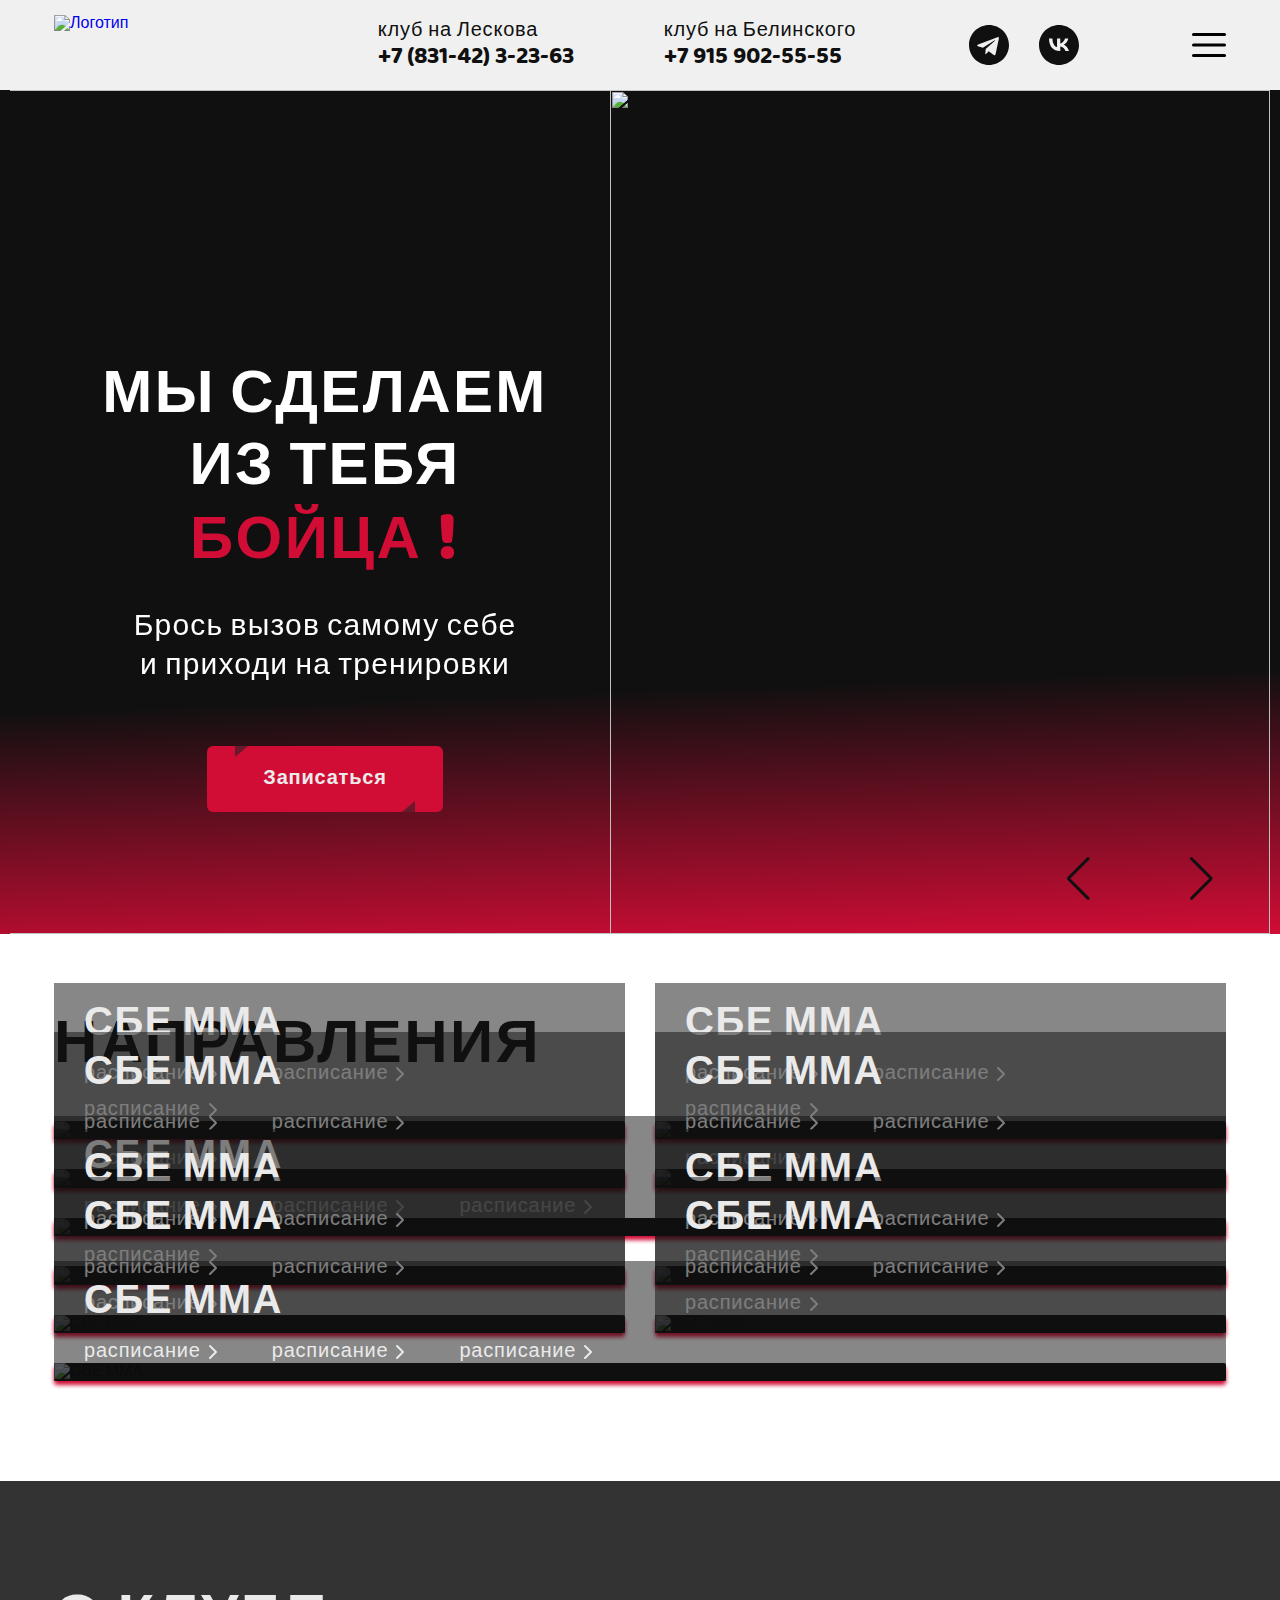
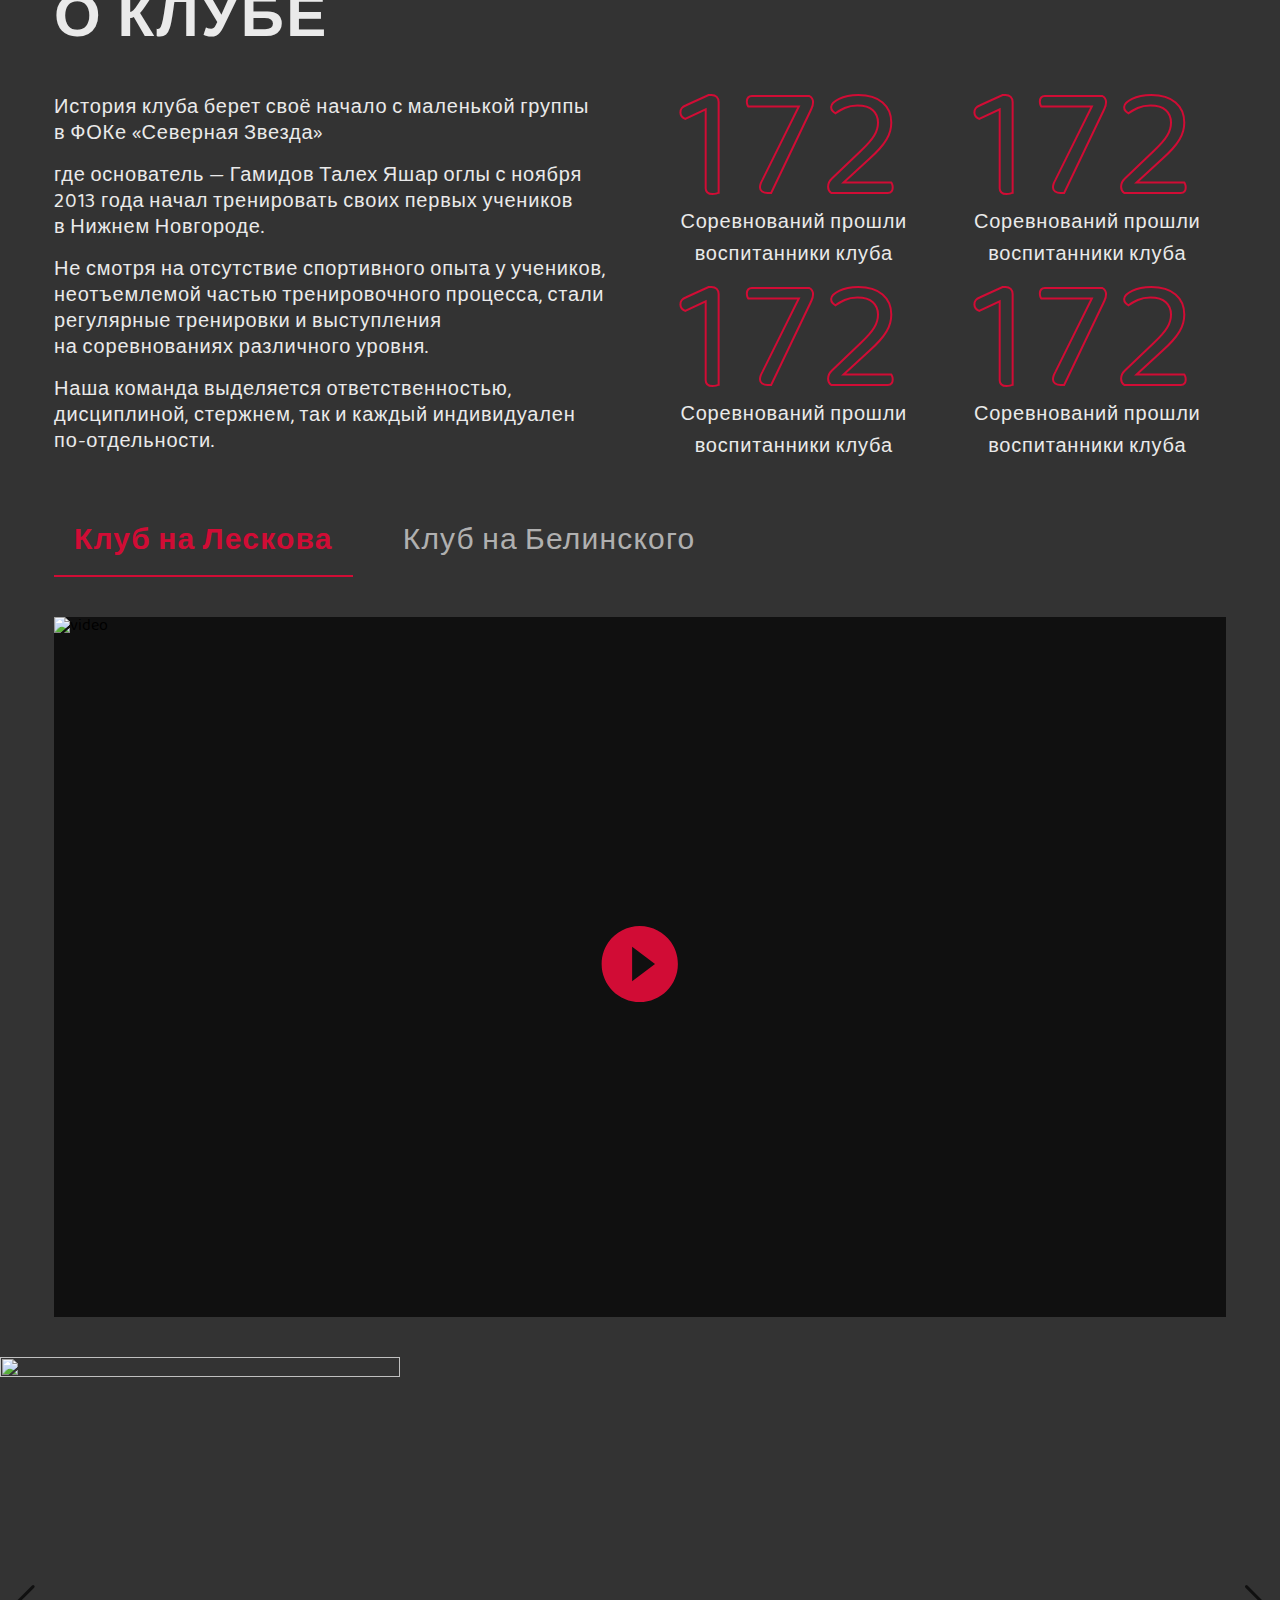
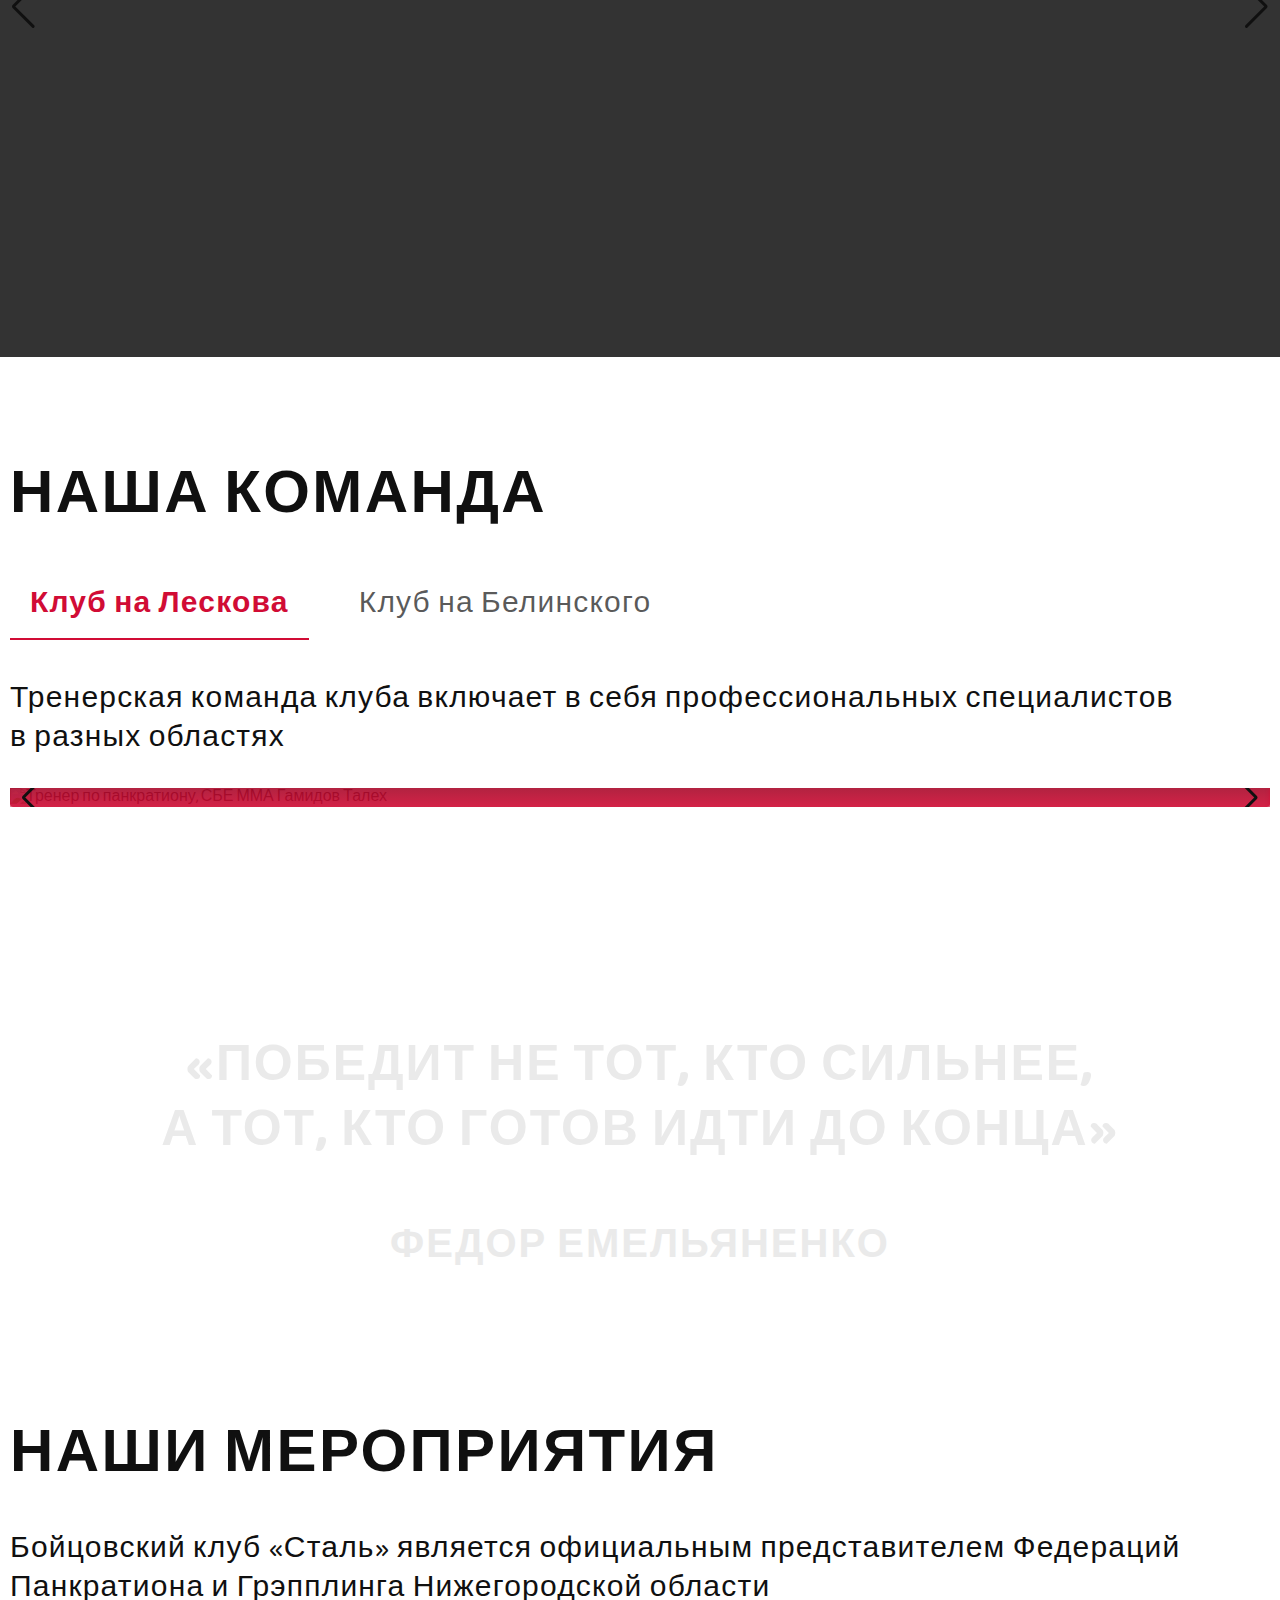
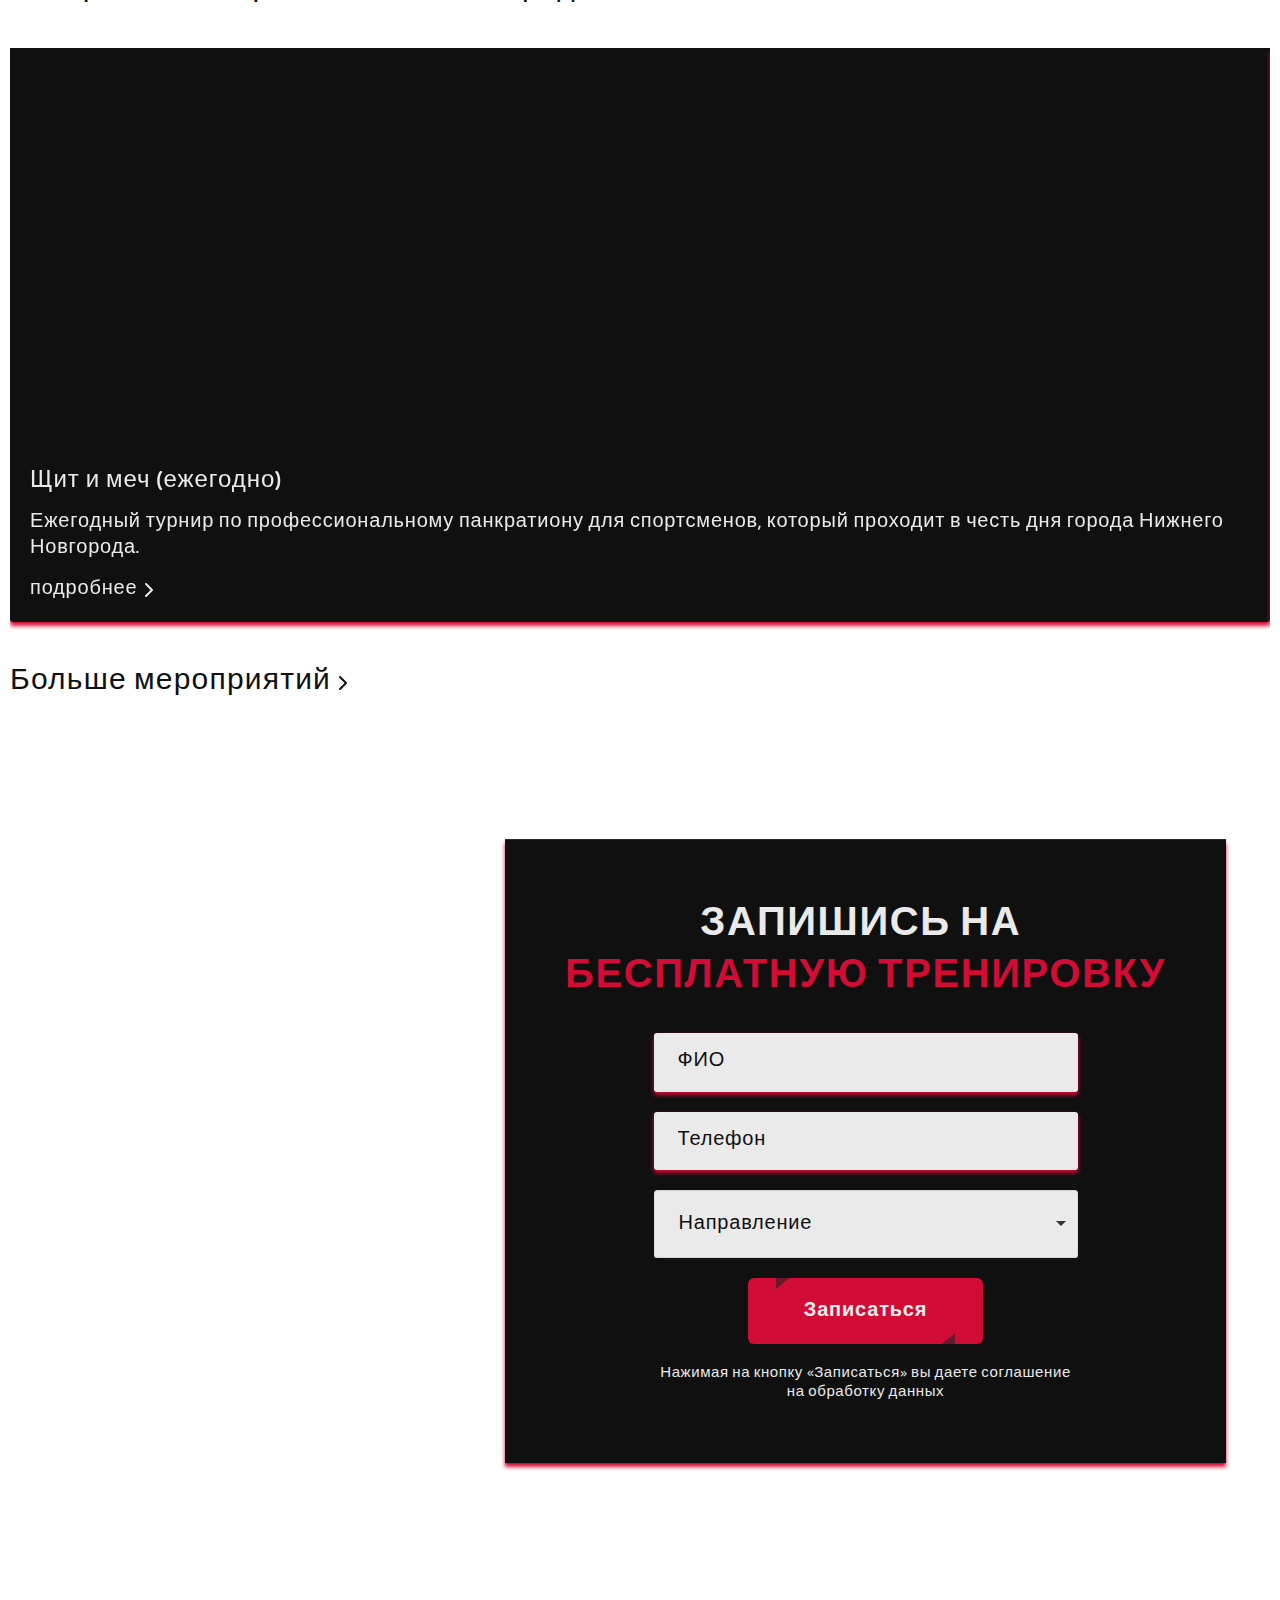
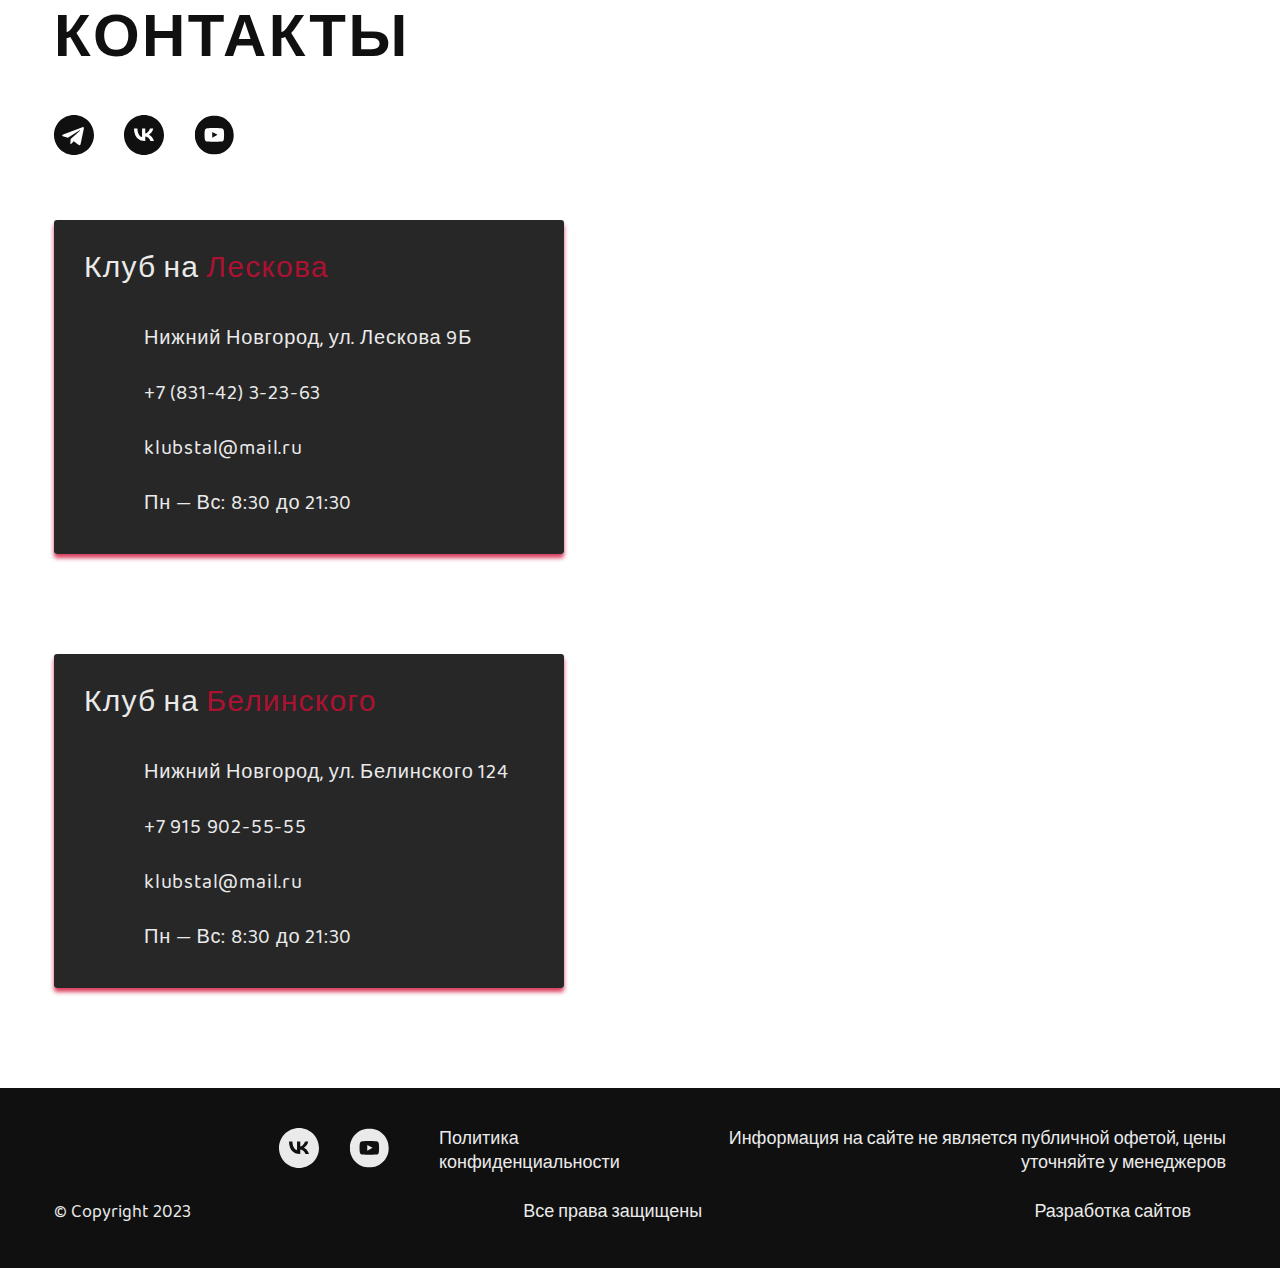
==== index.html @ 6e71acf4 "Add files via upload" ====
<!DOCTYPE html>
<html lang="ru" class="page">

<head>
  <meta charset="UTF-8">
  <meta name="viewport" content="width=device-width, initial-scale=1.0">
  <link rel="shortcut icon" href="favicon.ico" type="image/x-icon">
  <meta http-equiv="X-UA-Compatible" content="ie=edge">
  <meta name="theme-color" content="#111111">
  <title>Бойцовский клуб «Сталь»</title>
  <link rel="preload" href="fonts/Baloo2Regular.woff2" as="font" type="font/woff2" crossorigin>
  <link rel="preload" href="fonts/Baloo2Bold.woff2" as="font" type="font/woff2" crossorigin>
  <link rel="preload" href="fonts/Baloo2ExtraBold.woff2" as="font" type="font/woff2" crossorigin>
  <link rel="preload" href="fonts/Baloo2Medium.woff2" as="font" type="font/woff2" crossorigin>
  <link rel="preload" href="fonts/Baloo2SemiBold.woff2" as="font" type="font/woff2" crossorigin>
  <link rel="preload" href="fonts/UbuntuBold.woff2" as="font" type="font/woff2" crossorigin>
  <link rel="preload" href="fonts/UbuntuMedium.woff2" as="font" type="font/woff2" crossorigin>
  <link rel="preload" href="fonts/UbuntuRegular.woff2" as="font" type="font/woff2" crossorigin>
  <link rel="stylesheet" href="css/vendor.css">
  <link rel="stylesheet" href="css/main.css">
  <script src="https://api-maps.yandex.ru/2.1/?apikey=YOUR_API_KEY&lang=ru_RU"></script>
  <script defer src="js/main.js"></script>
</head>

<body class="page__body">
  <div class="site-container">
    <header class="header">
  <div class="container">
    <div class="header__content">
      <a href="/" class="logo header__logo">
        <img src="../img/logo.svg" class="image" width="211" height="60" alt="Логотип " Сталь">
      </a>
      <div class="contacts header__contacts">
        <a href="tel:+78314232363" class="contacts__tel">
          <span class="contacts__text">клуб на Лескова</span>
          <span class="contacts__tel-text">+7 (831-42) 3-23-63</span>
        </a>
        <a href="tel:+79159025555" class="contacts__tel">
          <span class="contacts__text">клуб на Белинского</span>
          <span class="contacts__tel-text">+7 915 902-55-55</span>
        </a>
      </div>
      <ul class="list-reset social">
        <li class="social__item social__item--tel">
          <button class="btn-reset social__link" aria-label="Наши телефоны">
            <svg width="40" height="40" viewBox="0 0 26 25" fill="none" xmlns="http://www.w3.org/2000/svg">
              <path
                d="M21.7125 3.65983C16.8302 -1.22098 8.91563 -1.2198 4.03483 3.66251C-0.845976 8.54483 -0.844804 16.4594 4.03751 21.3402C8.91983 26.221 16.8344 26.2198 21.7152 21.3375C22.8757 20.1766 23.7963 18.7985 24.4242 17.2818C25.0522 15.7651 25.3752 14.1396 25.375 12.4981C25.3748 10.8566 25.0512 9.23118 24.4228 7.71471C23.7944 6.19823 22.8734 4.82038 21.7125 3.65983ZM19.3058 17.4123L19.3041 17.414V17.4099L18.6708 18.039C18.2681 18.4468 17.767 18.7439 17.2159 18.9016C16.6648 19.0592 16.0824 19.0721 15.5249 18.939C14.3827 18.6332 13.2967 18.1465 12.3083 17.4974C11.39 16.9105 10.5391 16.2244 9.77081 15.4515C9.06395 14.7498 8.42885 13.9793 7.87496 13.1515C7.26911 12.2608 6.78955 11.2905 6.44996 10.2682C6.25909 9.67933 6.23594 9.04898 6.38313 8.44773C6.53032 7.84649 6.84202 7.2981 7.28331 6.86402L8.02496 6.12237C8.23116 5.91524 8.56622 5.91451 8.7733 6.12071L8.77496 6.12237L11.1166 8.46402C11.3237 8.67022 11.3245 9.00528 11.1183 9.21236L11.1166 9.21402L9.74161 10.589C9.34708 10.9793 9.29747 11.5994 9.62496 12.0474C10.1223 12.7299 10.6726 13.3721 11.2708 13.9682C11.9378 14.638 12.6628 15.2474 13.4375 15.7891C13.8851 16.1013 14.4919 16.0486 14.8791 15.6641L16.2083 14.3141C16.4145 14.1069 16.7495 14.1062 16.9566 14.3124L16.9582 14.3141L19.3041 16.6641C19.5113 16.8702 19.512 17.2052 19.3058 17.4123Z" />
            </svg>
          </button>
        </li>
        <li class="social__item">
          <a href="#" target="_blank" class="social__link" aria-label="Наш телеграмм">
            <svg width="40" height="40" viewBox="0 0 40 40" fill="none" xmlns="http://www.w3.org/2000/svg">
              <path
                d="M20 40C31.0483 40 40 31.0483 40 20C40 8.95167 31.0483 0 20 0C8.95167 0 0 8.95167 0 20C0 31.0483 8.95167 40 20 40ZM9.15167 19.5667L28.435 12.1317C29.33 11.8083 30.1117 12.35 29.8217 13.7033L29.8233 13.7017L26.54 29.17C26.2967 30.2667 25.645 30.5333 24.7333 30.0167L19.7333 26.3317L17.3217 28.655C17.055 28.9217 16.83 29.1467 16.3133 29.1467L16.6683 24.0583L25.935 15.6867C26.3383 15.3317 25.845 15.1317 25.3133 15.485L13.8617 22.695L8.925 21.155C7.85333 20.815 7.83 20.0833 9.15167 19.5667Z" />
            </svg>
          </a>
        </li>
        <li class="social__item">
          <a href="#" target="_blank" class="social__link" aria-label="Наша страничка во Вконтакте">
            <svg width="40" height="40" viewBox="0 0 40 40" fill="none" xmlns="http://www.w3.org/2000/svg">
              <path fill-rule="evenodd" clip-rule="evenodd"
                d="M20 40C31.0456 40 40 31.0456 40 20C40 8.9544 31.0456 0 20 0C8.9544 0 0 8.9544 0 20C0 31.0456 8.9544 40 20 40ZM10 13.6C10.1624 21.3952 14.06 26.08 20.8932 26.08H21.2804V21.62C23.7916 21.87 25.69 23.7064 26.4524 26.08H30C29.0256 22.532 26.4648 20.5708 24.8656 19.8212C26.4648 18.8968 28.7132 16.648 29.2504 13.6H26.0272C25.3276 16.0736 23.2544 18.322 21.2804 18.5344V13.6H18.0576V22.2444C16.0588 21.7448 13.5352 19.3216 13.4224 13.6H10Z" />
            </svg>
          </a>
        </li>
      </ul>
      <button class="btn-reset burger" aria-label="Открыть меню" aria-expanded="false" data-burger>
        <span class="burger__line"></span>
      </button>
      <!-- <nav class="nav" title="Меню" data-menu>
        <ul class="list-reset nav__list">
          <li class="nav__item"><a href="#" class="nav__link">О клубе</a></li>
          <li class="nav__item"><a href="#" class="nav__link">Направления</a>
            <ul class="list-reset nav__sub">
              <li class="nav__item"><a href="#" class="nav__link">СБЕ ММА</a>
              <li class="nav__item"><a href="#" class="nav__link">Панкратион</a>
              <li class="nav__item"><a href="#" class="nav__link">Тайский бокс</a>
              <li class="nav__item"><a href="#" class="nav__link">Бокс</a>
            </ul>
          </li>
          <li class="nav__item"><a href="#" class="nav__link">Мероприятия</a></li>
          <li class="nav__item"><a href="#" class="nav__link">Полезное</a></li>
          <li class="nav__item"><a href="#" class="nav__link">Контакты</a></li>
          <li class="nav__item"><a href="#" class="nav__link">Магазин товаров</a></li>
        </ul>
      </nav> -->
      <div class="header__nav">
        <nav class="nav" aria-label="Сайт" data-menu>
          <ul class="list-reset menu nav__list">
            <li class="menu__item nav__item">
              <a href="#" class="menu__link nav__link">О клубе</a>
            </li>
            <li class="menu__item nav__item" data-has-children>
              <span data-controls="doka-submenu">Направления</span>

              <ul class="list-reset menu menu-submenu" id="doka-submenu">
                <li class="menu__item nav__item">
                  <a href="#" class="menu__link nav__link" aria-current="page">СБЕ ММА</a>
                </li>
                <li class="menu__item nav__item">
                  <a href="#" class="menu__link nav__link">Панкратион</a>
                </li>
                <li class="menu__item nav__item">
                  <a href="#" class="menu__link nav__link">Тайский бокс</a>
                </li>
              </ul>
            </li>

            <li class="menu__item nav__item">
              <a href="#" class="menu__link nav__link">Мероприятия</a>
            </li>
            <li class="menu__item nav__item">
              <a href="#" class="menu__link nav__link">Полезное</a>
            </li>
            <li class="menu__item nav__item">
              <a href="#" class="menu__link nav__link">Контакты</a>
            </li>
            <li class="menu__item nav__item">
              <a href="#" class="menu__link nav__link">Магазин товаров</a>
            </li>
          </ul>
        </nav>
      </div>
    </div>
  </div>
</header>

    <main class="main">
      <section class="hero">
  <div class="container">
    <h1 class="visually-hidden">Бойцовский клуб «Сталь»</h1>
    <div class="swiper hero__slider">
      <div class="swiper-wrapper">
        <div class="swiper-slide">
          <div class="hero__slide">
            <div class="hero__content">
              <h2 class="hero__title"> Мы сделаем из тебя <span class="hero__title-color">бойца <span
                    class="hero__title-fs">!</span></span></h2>
              <div class="hero__text">Брось вызов самому себе и приходи на тренировки</div>
              <button class="btn-reset btn">Записаться</button>
            </div>
            <div class="hero__img">
              <img src="../img/hero-1.png" width="1920" height="844">
            </div>
          </div>
        </div>
        <div class="swiper-slide">
          <div class="hero__slide">
            <div class="hero__content">
              <h2 class="hero__title"> Мы сделаем из тебя <span class="hero__title-color">бойца <span
                    class="hero__title-fs">!</span></span></h2>
              <div class="hero__text">Брось вызов самому себе и приходи на тренировки</div>
              <button class="btn-reset btn">Записаться</button>
            </div>
            <div class="hero__img">
              <img src="../img/hero-1.png" width="1920" height="844">
            </div>
          </div>
        </div>
      </div>
      <div class="container-btns">
        <div class="hero__slider-btns">
          <div class="swiper-button-prev hero__slider-prev"></div>
          <div class="swiper-button-next hero__slider-next"></div>
        </div>
      </div>
    </div>
  </div>
</section>

      <section class="directions">
  <div class="container">
    <h2 class="title">Направления</h2>
    <ul class="list-reset directions__list grid">
      <li class="directions__item">
        <article class="direction">
          <div class="direction__img">
            <img src="../img/direction-1.png" alt="СБЕ ММА">
          </div>
          <div class="direction__content">
            <h3 class="direction__title">СБЕ ММА</h3>
            <ul class="list-reset direction__list">
              <li class="direction__item">
                <a href="#" class="direction__link">
                  расписание
                  <svg width="24" height="24" viewBox="0 0 24 24" fill="none" xmlns="http://www.w3.org/2000/svg">
                    <path d="M9 18L15 12L9 6" stroke="#EAEAEA" stroke-width="2" stroke-linecap="round" stroke-linejoin="round" />
                  </svg>
                </a>
              </li>
              <li class="direction__item">
                <a href="#" class="direction__link">
                  расписание
                  <svg width="24" height="24" viewBox="0 0 24 24" fill="none" xmlns="http://www.w3.org/2000/svg">
                    <path d="M9 18L15 12L9 6" stroke="#EAEAEA" stroke-width="2" stroke-linecap="round" stroke-linejoin="round" />
                  </svg>
                </a>
              </li>
              <li class="direction__item">
                <a href="#" class="direction__link">
                  расписание
                  <svg width="24" height="24" viewBox="0 0 24 24" fill="none" xmlns="http://www.w3.org/2000/svg">
                    <path d="M9 18L15 12L9 6" stroke="#EAEAEA" stroke-width="2" stroke-linecap="round" stroke-linejoin="round" />
                  </svg>
                </a>
              </li>
            </ul>
          </div>
        </article>
      </li>
      <li class="directions__item">
        <article class="direction">
          <div class="direction__img">
            <img src="../img/direction-1.png" alt="СБЕ ММА">
          </div>
          <div class="direction__content">
            <h3 class="direction__title">СБЕ ММА</h3>
            <ul class="list-reset direction__list">
              <li class="direction__item">
                <a href="#" class="direction__link">
                  расписание
                  <svg width="24" height="24" viewBox="0 0 24 24" fill="none" xmlns="http://www.w3.org/2000/svg">
                    <path d="M9 18L15 12L9 6" stroke="#EAEAEA" stroke-width="2" stroke-linecap="round" stroke-linejoin="round" />
                  </svg>
                </a>
              </li>
              <li class="direction__item">
                <a href="#" class="direction__link">
                  расписание
                  <svg width="24" height="24" viewBox="0 0 24 24" fill="none" xmlns="http://www.w3.org/2000/svg">
                    <path d="M9 18L15 12L9 6" stroke="#EAEAEA" stroke-width="2" stroke-linecap="round" stroke-linejoin="round" />
                  </svg>
                </a>
              </li>
              <li class="direction__item">
                <a href="#" class="direction__link">
                  расписание
                  <svg width="24" height="24" viewBox="0 0 24 24" fill="none" xmlns="http://www.w3.org/2000/svg">
                    <path d="M9 18L15 12L9 6" stroke="#EAEAEA" stroke-width="2" stroke-linecap="round" stroke-linejoin="round" />
                  </svg>
                </a>
              </li>
            </ul>
          </div>
        </article>
      </li>
      <li class="directions__item">
        <article class="direction">
          <div class="direction__img">
            <img src="../img/direction-1.png" alt="СБЕ ММА">
          </div>
          <div class="direction__content">
            <h3 class="direction__title">СБЕ ММА</h3>
            <ul class="list-reset direction__list">
              <li class="direction__item">
                <a href="#" class="direction__link">
                  расписание
                  <svg width="24" height="24" viewBox="0 0 24 24" fill="none" xmlns="http://www.w3.org/2000/svg">
                    <path d="M9 18L15 12L9 6" stroke="#EAEAEA" stroke-width="2" stroke-linecap="round" stroke-linejoin="round" />
                  </svg>
                </a>
              </li>
              <li class="direction__item">
                <a href="#" class="direction__link">
                  расписание
                  <svg width="24" height="24" viewBox="0 0 24 24" fill="none" xmlns="http://www.w3.org/2000/svg">
                    <path d="M9 18L15 12L9 6" stroke="#EAEAEA" stroke-width="2" stroke-linecap="round" stroke-linejoin="round" />
                  </svg>
                </a>
              </li>
              <li class="direction__item">
                <a href="#" class="direction__link">
                  расписание
                  <svg width="24" height="24" viewBox="0 0 24 24" fill="none" xmlns="http://www.w3.org/2000/svg">
                    <path d="M9 18L15 12L9 6" stroke="#EAEAEA" stroke-width="2" stroke-linecap="round" stroke-linejoin="round" />
                  </svg>
                </a>
              </li>
            </ul>
          </div>
        </article>
      </li>
      <li class="directions__item">
        <article class="direction">
          <div class="direction__img">
            <img src="../img/direction-1.png" alt="СБЕ ММА">
          </div>
          <div class="direction__content">
            <h3 class="direction__title">СБЕ ММА</h3>
            <ul class="list-reset direction__list">
              <li class="direction__item">
                <a href="#" class="direction__link">
                  расписание
                  <svg width="24" height="24" viewBox="0 0 24 24" fill="none" xmlns="http://www.w3.org/2000/svg">
                    <path d="M9 18L15 12L9 6" stroke="#EAEAEA" stroke-width="2" stroke-linecap="round" stroke-linejoin="round" />
                  </svg>
                </a>
              </li>
              <li class="direction__item">
                <a href="#" class="direction__link">
                  расписание
                  <svg width="24" height="24" viewBox="0 0 24 24" fill="none" xmlns="http://www.w3.org/2000/svg">
                    <path d="M9 18L15 12L9 6" stroke="#EAEAEA" stroke-width="2" stroke-linecap="round" stroke-linejoin="round" />
                  </svg>
                </a>
              </li>
              <li class="direction__item">
                <a href="#" class="direction__link">
                  расписание
                  <svg width="24" height="24" viewBox="0 0 24 24" fill="none" xmlns="http://www.w3.org/2000/svg">
                    <path d="M9 18L15 12L9 6" stroke="#EAEAEA" stroke-width="2" stroke-linecap="round" stroke-linejoin="round" />
                  </svg>
                </a>
              </li>
            </ul>
          </div>
        </article>
      </li>
      <li class="directions__item">
        <article class="direction">
          <div class="direction__img">
            <img src="../img/direction-1.png" alt="СБЕ ММА">
          </div>
          <div class="direction__content">
            <h3 class="direction__title">СБЕ ММА</h3>
            <ul class="list-reset direction__list">
              <li class="direction__item">
                <a href="#" class="direction__link">
                  расписание
                  <svg width="24" height="24" viewBox="0 0 24 24" fill="none" xmlns="http://www.w3.org/2000/svg">
                    <path d="M9 18L15 12L9 6" stroke="#EAEAEA" stroke-width="2" stroke-linecap="round" stroke-linejoin="round" />
                  </svg>
                </a>
              </li>
              <li class="direction__item">
                <a href="#" class="direction__link">
                  расписание
                  <svg width="24" height="24" viewBox="0 0 24 24" fill="none" xmlns="http://www.w3.org/2000/svg">
                    <path d="M9 18L15 12L9 6" stroke="#EAEAEA" stroke-width="2" stroke-linecap="round" stroke-linejoin="round" />
                  </svg>
                </a>
              </li>
              <li class="direction__item">
                <a href="#" class="direction__link">
                  расписание
                  <svg width="24" height="24" viewBox="0 0 24 24" fill="none" xmlns="http://www.w3.org/2000/svg">
                    <path d="M9 18L15 12L9 6" stroke="#EAEAEA" stroke-width="2" stroke-linecap="round" stroke-linejoin="round" />
                  </svg>
                </a>
              </li>
            </ul>
          </div>
        </article>
      </li>
      <li class="directions__item">
        <article class="direction">
          <div class="direction__img">
            <img src="../img/direction-1.png" alt="СБЕ ММА">
          </div>
          <div class="direction__content">
            <h3 class="direction__title">СБЕ ММА</h3>
            <ul class="list-reset direction__list">
              <li class="direction__item">
                <a href="#" class="direction__link">
                  расписание
                  <svg width="24" height="24" viewBox="0 0 24 24" fill="none" xmlns="http://www.w3.org/2000/svg">
                    <path d="M9 18L15 12L9 6" stroke="#EAEAEA" stroke-width="2" stroke-linecap="round" stroke-linejoin="round" />
                  </svg>
                </a>
              </li>
              <li class="direction__item">
                <a href="#" class="direction__link">
                  расписание
                  <svg width="24" height="24" viewBox="0 0 24 24" fill="none" xmlns="http://www.w3.org/2000/svg">
                    <path d="M9 18L15 12L9 6" stroke="#EAEAEA" stroke-width="2" stroke-linecap="round" stroke-linejoin="round" />
                  </svg>
                </a>
              </li>
              <li class="direction__item">
                <a href="#" class="direction__link">
                  расписание
                  <svg width="24" height="24" viewBox="0 0 24 24" fill="none" xmlns="http://www.w3.org/2000/svg">
                    <path d="M9 18L15 12L9 6" stroke="#EAEAEA" stroke-width="2" stroke-linecap="round" stroke-linejoin="round" />
                  </svg>
                </a>
              </li>
            </ul>
          </div>
        </article>
      </li>
      <li class="directions__item">
        <article class="direction">
          <div class="direction__img">
            <img src="../img/direction-1.png" alt="СБЕ ММА">
          </div>
          <div class="direction__content">
            <h3 class="direction__title">СБЕ ММА</h3>
            <ul class="list-reset direction__list">
              <li class="direction__item">
                <a href="#" class="direction__link">
                  расписание
                  <svg width="24" height="24" viewBox="0 0 24 24" fill="none" xmlns="http://www.w3.org/2000/svg">
                    <path d="M9 18L15 12L9 6" stroke="#EAEAEA" stroke-width="2" stroke-linecap="round" stroke-linejoin="round" />
                  </svg>
                </a>
              </li>
              <li class="direction__item">
                <a href="#" class="direction__link">
                  расписание
                  <svg width="24" height="24" viewBox="0 0 24 24" fill="none" xmlns="http://www.w3.org/2000/svg">
                    <path d="M9 18L15 12L9 6" stroke="#EAEAEA" stroke-width="2" stroke-linecap="round" stroke-linejoin="round" />
                  </svg>
                </a>
              </li>
              <li class="direction__item">
                <a href="#" class="direction__link">
                  расписание
                  <svg width="24" height="24" viewBox="0 0 24 24" fill="none" xmlns="http://www.w3.org/2000/svg">
                    <path d="M9 18L15 12L9 6" stroke="#EAEAEA" stroke-width="2" stroke-linecap="round" stroke-linejoin="round" />
                  </svg>
                </a>
              </li>
            </ul>
          </div>
        </article>
      </li>
      <li class="directions__item">
        <article class="direction">
          <div class="direction__img">
            <img src="../img/direction-1.png" alt="СБЕ ММА">
          </div>
          <div class="direction__content">
            <h3 class="direction__title">СБЕ ММА</h3>
            <ul class="list-reset direction__list">
              <li class="direction__item">
                <a href="#" class="direction__link">
                  расписание
                  <svg width="24" height="24" viewBox="0 0 24 24" fill="none" xmlns="http://www.w3.org/2000/svg">
                    <path d="M9 18L15 12L9 6" stroke="#EAEAEA" stroke-width="2" stroke-linecap="round" stroke-linejoin="round" />
                  </svg>
                </a>
              </li>
              <li class="direction__item">
                <a href="#" class="direction__link">
                  расписание
                  <svg width="24" height="24" viewBox="0 0 24 24" fill="none" xmlns="http://www.w3.org/2000/svg">
                    <path d="M9 18L15 12L9 6" stroke="#EAEAEA" stroke-width="2" stroke-linecap="round" stroke-linejoin="round" />
                  </svg>
                </a>
              </li>
              <li class="direction__item">
                <a href="#" class="direction__link">
                  расписание
                  <svg width="24" height="24" viewBox="0 0 24 24" fill="none" xmlns="http://www.w3.org/2000/svg">
                    <path d="M9 18L15 12L9 6" stroke="#EAEAEA" stroke-width="2" stroke-linecap="round" stroke-linejoin="round" />
                  </svg>
                </a>
              </li>
            </ul>
          </div>
        </article>
      </li>
      <li class="directions__item">
        <article class="direction">
          <div class="direction__img">
            <img src="../img/direction-1.png" alt="СБЕ ММА">
          </div>
          <div class="direction__content">
            <h3 class="direction__title">СБЕ ММА</h3>
            <ul class="list-reset direction__list">
              <li class="direction__item">
                <a href="#" class="direction__link">
                  расписание
                  <svg width="24" height="24" viewBox="0 0 24 24" fill="none" xmlns="http://www.w3.org/2000/svg">
                    <path d="M9 18L15 12L9 6" stroke="#EAEAEA" stroke-width="2" stroke-linecap="round" stroke-linejoin="round" />
                  </svg>
                </a>
              </li>
              <li class="direction__item">
                <a href="#" class="direction__link">
                  расписание
                  <svg width="24" height="24" viewBox="0 0 24 24" fill="none" xmlns="http://www.w3.org/2000/svg">
                    <path d="M9 18L15 12L9 6" stroke="#EAEAEA" stroke-width="2" stroke-linecap="round" stroke-linejoin="round" />
                  </svg>
                </a>
              </li>
              <li class="direction__item">
                <a href="#" class="direction__link">
                  расписание
                  <svg width="24" height="24" viewBox="0 0 24 24" fill="none" xmlns="http://www.w3.org/2000/svg">
                    <path d="M9 18L15 12L9 6" stroke="#EAEAEA" stroke-width="2" stroke-linecap="round" stroke-linejoin="round" />
                  </svg>
                </a>
              </li>
            </ul>
          </div>
        </article>
      </li>
      <li class="directions__item">
        <article class="direction">
          <div class="direction__img">
            <img src="../img/direction-1.png" alt="СБЕ ММА">
          </div>
          <div class="direction__content">
            <h3 class="direction__title">СБЕ ММА</h3>
            <ul class="list-reset direction__list">
              <li class="direction__item">
                <a href="#" class="direction__link">
                  расписание
                  <svg width="24" height="24" viewBox="0 0 24 24" fill="none" xmlns="http://www.w3.org/2000/svg">
                    <path d="M9 18L15 12L9 6" stroke="#EAEAEA" stroke-width="2" stroke-linecap="round" stroke-linejoin="round" />
                  </svg>
                </a>
              </li>
              <li class="direction__item">
                <a href="#" class="direction__link">
                  расписание
                  <svg width="24" height="24" viewBox="0 0 24 24" fill="none" xmlns="http://www.w3.org/2000/svg">
                    <path d="M9 18L15 12L9 6" stroke="#EAEAEA" stroke-width="2" stroke-linecap="round" stroke-linejoin="round" />
                  </svg>
                </a>
              </li>
              <li class="direction__item">
                <a href="#" class="direction__link">
                  расписание
                  <svg width="24" height="24" viewBox="0 0 24 24" fill="none" xmlns="http://www.w3.org/2000/svg">
                    <path d="M9 18L15 12L9 6" stroke="#EAEAEA" stroke-width="2" stroke-linecap="round" stroke-linejoin="round" />
                  </svg>
                </a>
              </li>
            </ul>
          </div>
        </article>
      </li>
    </ul>
  </div>
</section>

      <section class="about">
  <div class="container">
    <div class="about__container">
      <h2 class="title title--color-light">О клубе</h2>
      <div class="about__content grid">
        <div class="about__text">
          <p>История клуба берет своё начало с маленькой группы в ФОКе «Северная Звезда»</p>
          <p>где основатель — Гамидов Талех Яшар оглы с ноября 2013 года начал тренировать своих первых учеников
            в Нижнем
            Новгороде.</p>
          <p>Не смотря на отсутствие спортивного опыта у учеников, неотъемлемой частью тренировочного процесса, стали
            регулярные тренировки и выступления на соревнованиях различного уровня.</p>
          <p>Наша команда выделяется ответственностью, дисциплиной, стержнем, так и каждый индивидуален по‑отдельности.
          </p>
        </div>
        <div class="about__result grid-small">
          <div class="about__item">
            <span class="about__num">172</span>
            <span class="about__descr">Соревнований прошли воспитанники клуба</span>
          </div>
          <div class="about__item">
            <span class="about__num">172</span>
            <span class="about__descr">Соревнований прошли воспитанники клуба</span>
          </div>
          <div class="about__item">
            <span class="about__num">172</span>
            <span class="about__descr">Соревнований прошли воспитанники клуба</span>
          </div>
          <div class="about__item">
            <span class="about__num">172</span>
            <span class="about__descr">Соревнований прошли воспитанники клуба</span>
          </div>
        </div>
      </div>
      <div class="tabs about__tabs" data-tabs="club">
        <ul class="list-reset tabs__nav">
          <li class="tabs__nav-item"><button class="btn-reset tabs__nav-btn" type="button">Клуб на Лескова</button></li>
          <li class="tabs__nav-item"><button class="btn-reset tabs__nav-btn" type="button">Клуб на Белинского</button>
          </li>
        </ul>
        <div class="tabs__content">
          <div class="tabs__panel">
            <div class="video" data-video="https://youtu.be/SAvyuldB6ko">
              <img src="" alt="video" class="video__img">
              <button class="video-play btn-reset">
                <svg width="92" height="92" viewBox="0 0 92 92" fill="none" xmlns="http://www.w3.org/2000/svg">
                  <path class="video-play-icon"
                    d="M45.7566 7.61719C24.6895 7.61719 7.6261 24.6606 7.6261 45.7031C7.6261 66.7456 24.6895 83.7891 45.7566 83.7891C66.8237 83.7891 83.8871 66.7456 83.8871 45.7031C83.8871 24.6606 66.8237 7.61719 45.7566 7.61719ZM38.1305 62.8418V28.5645L61.0088 45.7031L38.1305 62.8418Z"
                    fill="#D10C35" />
                </svg>
              </button>
            </div>
          </div>
          <div class="tabs__panel">
            <div class="video" data-video="https://youtu.be/SAvyuldB6ko">
              <img src="" alt="video" class="video__img">
              <button class="video-play btn-reset">
                <svg width="92" height="92" viewBox="0 0 92 92" fill="none" xmlns="http://www.w3.org/2000/svg">
                  <path class="video-play-icon"
                    d="M45.7566 7.61719C24.6895 7.61719 7.6261 24.6606 7.6261 45.7031C7.6261 66.7456 24.6895 83.7891 45.7566 83.7891C66.8237 83.7891 83.8871 66.7456 83.8871 45.7031C83.8871 24.6606 66.8237 7.61719 45.7566 7.61719ZM38.1305 62.8418V28.5645L61.0088 45.7031L38.1305 62.8418Z"
                    fill="#D10C35" />
                </svg>
              </button>
            </div>
          </div>
        </div>
      </div>
    </div>
  </div>
  <div class="swiper about__slider">
    <div class="swiper-wrapper">
      <div class="swiper-slide">
        <div class="about__slide">
          <img loading="lazy" src="./img/about-1.jpg" class="image" width="400" height="500" alt="">
        </div>
      </div>
      <div class="swiper-slide">
        <div class="about__slide">
          <img loading="lazy" src="./img/about-1.jpg" class="image" width="400" height="500" alt="">
        </div>
      </div>
      <div class="swiper-slide">
        <div class="about__slide">
          <img loading="lazy" src="./img/about-1.jpg" class="image" width="400" height="500" alt="">
        </div>
      </div>
      <div class="swiper-slide">
        <div class="about__slide">
          <img loading="lazy" src="./img/about-1.jpg" class="image" width="400" height="500" alt="">
        </div>
      </div>
      <div class="swiper-slide">
        <div class="about__slide">
          <img loading="lazy" src="./img/about-1.jpg" class="image" width="400" height="500" alt="">
        </div>
      </div>
      <div class="swiper-slide">
        <div class="about__slide">
          <img loading="lazy" src="./img/about-1.jpg" class="image" width="400" height="500" alt="">
        </div>
      </div>
    </div>
    <div class="swiper-button-prev hero__slider-prev"></div>
    <div class="swiper-button-next hero__slider-next"></div>
  </div>
</section>

      <section class="teams">
  <!-- <div class="container"> -->
    <h2 class="title">Наша команда</h2>
    <div class="tabs__content">
      <div class="tabs about__tabs" data-tabs="teams">
        <ul class="list-reset tabs__nav">
          <li class="tabs__nav-item"><button class="btn-reset tabs__nav-btn tabs__nav-btn--dark" type="button">Клуб на Лескова</button></li>
          <li class="tabs__nav-item"><button class="btn-reset tabs__nav-btn tabs__nav-btn--dark" type="button">Клуб на Белинского</button>
          </li>
        </ul>
        <div class="tabs__content">
          <div class="tabs__panel">
            <div class="tabs__text">
              Тренерская команда клуба включает в себя профессиональных специалистов в разных областях
            </div>
            <div class="swiper teams__slider">
              <div class="swiper-wrapper">
                <div class="swiper-slide">
                  <div class="teams__slide">
                    <article class="team">
                      <div class="team__img">
                        <img src="../img/team-1.png" alt="Тренер по панкратиону, СБЕ ММА Гамидов Талех">
                      </div>
                      <div class="team__content">
                        <h3 class="team__title">Гамидов Талех</h3>
                        <span class="team__descr">Тренер по панкратиону, СБЕ ММА</span>
                      </div>
                    </article>
                  </div>
                </div>
                <div class="swiper-slide">
                  <div class="teams__slide">
                    <article class="team">
                      <div class="team__img">
                        <img src="../img/team-1.png" alt="Тренер по панкратиону, СБЕ ММА Гамидов Талех">
                      </div>
                      <div class="team__content">
                        <h3 class="team__title">Гамидов Талех</h3>
                        <span class="team__descr">Тренер по панкратиону, СБЕ ММА</span>
                      </div>
                    </article>
                  </div>
                </div>
                <div class="swiper-slide">
                  <div class="teams__slide">
                    <article class="team">
                      <div class="team__img">
                        <img src="../img/team-1.png" alt="Тренер по панкратиону, СБЕ ММА Гамидов Талех">
                      </div>
                      <div class="team__content">
                        <h3 class="team__title">Гамидов Талех</h3>
                        <span class="team__descr">Тренер по панкратиону, СБЕ ММА</span>
                      </div>
                    </article>
                  </div>
                </div>
                <div class="swiper-slide">
                  <div class="teams__slide">
                    <article class="team">
                      <div class="team__img">
                        <img src="../img/team-1.png" alt="Тренер по панкратиону, СБЕ ММА Гамидов Талех">
                      </div>
                      <div class="team__content">
                        <h3 class="team__title">Гамидов Талех</h3>
                        <span class="team__descr">Тренер по панкратиону, СБЕ ММА</span>
                      </div>
                    </article>
                  </div>
                </div>
                <div class="swiper-slide">
                  <div class="teams__slide">
                    <article class="team">
                      <div class="team__img">
                        <img src="../img/team-1.png" alt="Тренер по панкратиону, СБЕ ММА Гамидов Талех">
                      </div>
                      <div class="team__content">
                        <h3 class="team__title">Гамидов Талех</h3>
                        <span class="team__descr">Тренер по панкратиону, СБЕ ММА</span>
                      </div>
                    </article>
                  </div>
                </div>
              </div>
              <div class="swiper-button-prev hero__slider-prev"></div>
              <div class="swiper-button-next hero__slider-next"></div>
            </div>
          </div>
          <div class="tabs__panel">
            <div class="tabs__text">
              Тренерская команда клуба включает в себя профессиональных специалистов в разных областях
            </div>
            <div class="swiper teams__slider">
              <div class="swiper-wrapper">
                <div class="swiper-slide">
                  <div class="teams__slide">
                    <article class="team">
                      <div class="team__img">
                        <img src="../img/team-1.png" alt="Тренер по панкратиону, СБЕ ММА Гамидов Талех">
                      </div>
                      <div class="team__content">
                        <h3 class="team__title">Гамидов Талех</h3>
                        <span class="team__descr">Тренер по панкратиону, СБЕ ММА</span>
                      </div>
                    </article>
                  </div>
                </div>
                <div class="swiper-slide">
                  <div class="teams__slide">
                    <article class="team">
                      <div class="team__img">
                        <img src="../img/team-1.png" alt="Тренер по панкратиону, СБЕ ММА Гамидов Талех">
                      </div>
                      <div class="team__content">
                        <h3 class="team__title">Гамидов Талех</h3>
                        <span class="team__descr">Тренер по панкратиону, СБЕ ММА</span>
                      </div>
                    </article>
                  </div>
                </div>
                <div class="swiper-slide">
                  <div class="teams__slide">
                    <article class="team">
                      <div class="team__img">
                        <img src="../img/team-1.png" alt="Тренер по панкратиону, СБЕ ММА Гамидов Талех">
                      </div>
                      <div class="team__content">
                        <h3 class="team__title">Гамидов Талех</h3>
                        <span class="team__descr">Тренер по панкратиону, СБЕ ММА</span>
                      </div>
                    </article>
                  </div>
                </div>
                <div class="swiper-slide">
                  <div class="teams__slide">
                    <article class="team">
                      <div class="team__img">
                        <img src="../img/team-1.png" alt="Тренер по панкратиону, СБЕ ММА Гамидов Талех">
                      </div>
                      <div class="team__content">
                        <h3 class="team__title">Гамидов Талех</h3>
                        <span class="team__descr">Тренер по панкратиону, СБЕ ММА</span>
                      </div>
                    </article>
                  </div>
                </div>
                <div class="swiper-slide">
                  <div class="teams__slide">
                    <article class="team">
                      <div class="team__img">
                        <img src="../img/team-1.png" alt="Тренер по панкратиону, СБЕ ММА Гамидов Талех">
                      </div>
                      <div class="team__content">
                        <h3 class="team__title">Гамидов Талех</h3>
                        <span class="team__descr">Тренер по панкратиону, СБЕ ММА</span>
                      </div>
                    </article>
                  </div>
                </div>
              </div>
              <div class="swiper-button-prev hero__slider-prev"></div>
              <div class="swiper-button-next hero__slider-next"></div>
            </div>
          </div>
        </div>
      </div>
    </div>
  <!-- </div> -->
</section>

      <div class="blockquote">
  <figure class="blockquote__quote">
    <blockquote>
      «Победит не тот, кто сильнее, а тот, кто готов идти до конца»
    </blockquote>
    <figcaption class="blockquote__fig">Федор Емельяненко</figcaption>
  </figure>
</div>

      <section class="events">
  <!-- <div class="container"> -->
    <h2 class="title">Наши мероприятия</h2>
    <p>Бойцовский клуб «Сталь» является официальным представителем Федераций Панкратиона и Грэпплинга Нижегородской области</p>
    <div class="swiper events__slider">
      <div class="swiper-wrapper">
        <div class="swiper-slide">
          <article class="events__list">
            <li class="events__item">
              <div class="events__img">
                <img loading="lazy" src="../img/events-1.jpg" class="image" width="362" height="400" alt="">
              </div>
              <div class="events__content">
                <h3 class="events__title">Щит и меч (ежегодно)</h3>
                <p class="events__text">Ежегодный турнир по профессиональному панкратиону для спортсменов, который проходит в честь дня города Нижнего Новгорода.</p>
                <a href="#" class="events__link-card">подробнее
                  <svg width="24" height="26" viewBox="0 0 24 26" fill="none" xmlns="http://www.w3.org/2000/svg">
                    <path d="M9 20L15 14L9 8"  stroke-width="2" stroke-linecap="round" stroke-linejoin="round" />
                  </svg>
                </a>
              </div>
            </li>
          </article>
        </div>
        <div class="swiper-slide">
          <article class="events__list">
            <li class="events__item">
              <div class="events__img">
                <img loading="lazy" src="../img/events-1.jpg" class="image" width="362" height="400" alt="">
              </div>
              <div class="events__content">
                <h3 class="events__title">Щит и меч (ежегодно)</h3>
                <p class="events__text">Ежегодный турнир по профессиональному панкратиону для спортсменов, который проходит в честь дня города Нижнего Новгорода.</p>
                <a href="#" class="events__link-card">подробнее
                  <svg width="24" height="26" viewBox="0 0 24 26" fill="none" xmlns="http://www.w3.org/2000/svg">
                    <path d="M9 20L15 14L9 8"  stroke-width="2" stroke-linecap="round" stroke-linejoin="round" />
                  </svg>
                </a>
              </div>
            </li>
          </article>
        </div>
        <div class="swiper-slide">
          <article class="events__list">
            <li class="events__item">
              <div class="events__img">
                <img loading="lazy" src="../img/events-1.jpg" class="image" width="362" height="400" alt="">
              </div>
              <div class="events__content">
                <h3 class="events__title">Щит и меч (ежегодно)</h3>
                <p class="events__text">Ежегодный турнир по профессиональному панкратиону для спортсменов, который проходит в честь дня города Нижнего Новгорода.</p>
                <a href="#" class="events__link-card">подробнее
                  <svg width="24" height="26" viewBox="0 0 24 26" fill="none" xmlns="http://www.w3.org/2000/svg">
                    <path d="M9 20L15 14L9 8"  stroke-width="2" stroke-linecap="round" stroke-linejoin="round" />
                  </svg>
                </a>
              </div>
            </li>
          </article>
        </div>
        <div class="swiper-slide">
          <article class="events__list">
            <li class="events__item">
              <div class="events__img">
                <img loading="lazy" src="../img/events-1.jpg" class="image" width="362" height="400" alt="">
              </div>
              <div class="events__content">
                <h3 class="events__title">Щит и меч (ежегодно)</h3>
                <p class="events__text">Ежегодный турнир по профессиональному панкратиону для спортсменов, который проходит в честь дня города Нижнего Новгорода.</p>
                <a href="#" class="events__link-card">подробнее
                  <svg width="24" height="26" viewBox="0 0 24 26" fill="none" xmlns="http://www.w3.org/2000/svg">
                    <path d="M9 20L15 14L9 8"  stroke-width="2" stroke-linecap="round" stroke-linejoin="round" />
                  </svg>
                </a>
              </div>
            </li>
          </article>
        </div>
        <div class="swiper-slide">
          <article class="events__list">
            <li class="events__item">
              <div class="events__img">
                <img loading="lazy" src="../img/events-1.jpg" class="image" width="362" height="400" alt="">
              </div>
              <div class="events__content">
                <h3 class="events__title">Щит и меч (ежегодно)</h3>
                <p class="events__text">Ежегодный турнир по профессиональному панкратиону для спортсменов, который проходит в честь дня города Нижнего Новгорода.</p>
                <a href="#" class="events__link-card">подробнее
                  <svg width="24" height="26" viewBox="0 0 24 26" fill="none" xmlns="http://www.w3.org/2000/svg">
                    <path d="M9 20L15 14L9 8"  stroke-width="2" stroke-linecap="round" stroke-linejoin="round" />
                  </svg>
                </a>
              </div>
            </li>
          </article>
        </div>
      </div>
      <div class="swiper-button-prev hero__slider-prev"></div>
      <div class="swiper-button-next hero__slider-next"></div>
    </div>

    <!-- <ul class="list-reset events__list">
      <li class="events__item">
        <div class="events__img">
          <img loading="lazy" src="../img/events-1.jpg" class="image" width="362" height="400" alt="">
        </div>
        <div class="events__content">
          <h3 class="events__title">Щит и меч (ежегодно)</h3>
          <p class="events__text">Ежегодный турнир по профессиональному панкратиону для спортсменов, который проходит в честь дня города Нижнего Новгорода.</p>
          <a href="#" class="events__link-card">подробнее
            <svg width="24" height="26" viewBox="0 0 24 26" fill="none" xmlns="http://www.w3.org/2000/svg">
              <path d="M9 20L15 14L9 8" stroke="#EAEAEA" stroke-width="2" stroke-linecap="round" stroke-linejoin="round" />
            </svg>
          </a>
        </div>
      </li>
    </ul> -->
    <a href="#" class="events__link">Больше мероприятий
      <svg width="24" height="39" viewBox="0 0 24 39" fill="none" xmlns="http://www.w3.org/2000/svg">
        <path d="M9 27L15 21L9 15" stroke="#101010" stroke-width="2" stroke-linecap="round" stroke-linejoin="round" />
      </svg>
    </a>
  <!-- </div> -->
</section>

      <div class="forms">
  <div class="container">
    <div class="forms__container">
      <div class="form__img">
        <img loading="lazy" src="../img/form-bg.jpg" class="image" width="888" height="700" alt="Картинка боксера">
      </div>
      <form action="#" class="form">
        <h2 class="form__title">запишись на <span class="form__title-color">бесплатную тренировку</span> </h2>
        <label class="form__label">
          <input type="text" name="Имя" class="input-reset form__input" placeholder="ФИО">
        </label>
        <label class="form__label">
          <input type="tel" name="Телефон" class="input-reset form__input" placeholder="Телефон">
        </label>
        <label class="form__label">
          <select name="insterested" class="form__select">
            <option value="">Направление</option>
            <option value="Interior_Design">СБЕ ММА</option>
            <option value="Interior_Design">Бокс</option>
          </select>
        </label>
        <button class="btn-reset btn form__btn">Записаться</button>
        <span class="form__text">Нажимая на кнопку «Записаться» вы даете соглашение на обработку данных</span>
      </form>
    </div>
  </div>
</div>

      <section class="contact-section">
  <div class="container">
    <h2 class="title">Контакты</h2>
    <ul class="list-reset social contact-section__list">
      <li class="social__item">
        <a href="#" target="_blank" class="social__link" aria-label="Наш телеграмм">
          <svg width="60" height="60" viewBox="0 0 40 40" fill="none" xmlns="http://www.w3.org/2000/svg">
            <path
              d="M20 40C31.0483 40 40 31.0483 40 20C40 8.95167 31.0483 0 20 0C8.95167 0 0 8.95167 0 20C0 31.0483 8.95167 40 20 40ZM9.15167 19.5667L28.435 12.1317C29.33 11.8083 30.1117 12.35 29.8217 13.7033L29.8233 13.7017L26.54 29.17C26.2967 30.2667 25.645 30.5333 24.7333 30.0167L19.7333 26.3317L17.3217 28.655C17.055 28.9217 16.83 29.1467 16.3133 29.1467L16.6683 24.0583L25.935 15.6867C26.3383 15.3317 25.845 15.1317 25.3133 15.485L13.8617 22.695L8.925 21.155C7.85333 20.815 7.83 20.0833 9.15167 19.5667Z"
               />
          </svg>
        </a>
      </li>
      <li class="social__item">
        <a href="#" target="_blank" class="social__link" aria-label="Наша страничка во Вконтакте">
          <svg width="60" height="60" viewBox="0 0 40 40" fill="none" xmlns="http://www.w3.org/2000/svg">
            <path fill-rule="evenodd" clip-rule="evenodd"
              d="M20 40C31.0456 40 40 31.0456 40 20C40 8.9544 31.0456 0 20 0C8.9544 0 0 8.9544 0 20C0 31.0456 8.9544 40 20 40ZM10 13.6C10.1624 21.3952 14.06 26.08 20.8932 26.08H21.2804V21.62C23.7916 21.87 25.69 23.7064 26.4524 26.08H30C29.0256 22.532 26.4648 20.5708 24.8656 19.8212C26.4648 18.8968 28.7132 16.648 29.2504 13.6H26.0272C25.3276 16.0736 23.2544 18.322 21.2804 18.5344V13.6H18.0576V22.2444C16.0588 21.7448 13.5352 19.3216 13.4224 13.6H10Z"
              " />
          </svg>
        </a>
      </li>
      <li class="social__item">
        <a href="#" target="_blank" class="social__link" aria-label="Наша страничка в Ютубе">
          <svg width="60" height="60" viewBox="0 0 41 40" fill="none" xmlns="http://www.w3.org/2000/svg">
            <g clip-path="url(#clip0_51_931)">
              <path fill-rule="evenodd" clip-rule="evenodd" d="M20.8333 40C31.8789 40 40.8333 31.0456 40.8333 20C40.8333 8.9544 31.8789 0 20.8333 0C9.78773 0 0.833328 8.9544 0.833328 20C0.833328 31.0456 9.78773 40 20.8333 40ZM27.9933 13.0504C29.5285 13.1888 30.3933 14.1284 30.5829 15.6256C30.7157 16.6704 30.8333 18.1664 30.8333 19.7756C30.8333 22.6012 30.5829 24.2348 30.5829 24.2348C30.3477 25.726 29.6269 26.5356 28.1109 26.7068C26.4169 26.8988 22.6069 26.9868 20.9141 26.9868C19.1621 26.9868 15.6193 26.9132 13.8501 26.766C12.3301 26.6392 11.2925 25.79 11.0837 24.2788C10.9317 23.178 10.8333 21.87 10.8333 19.79C10.8333 17.4748 10.9169 16.4948 11.1133 15.4488C11.3929 13.956 12.1053 13.2328 13.7325 13.0648C15.4397 12.8884 17.0533 12.8 20.6641 12.8C22.4293 12.8 26.2353 12.8912 27.9933 13.0504ZM18.7069 16.9548V22.7044L24.1813 19.8L18.7069 16.9548Z" />
            </g>
            <defs>
              <clipPath id="clip0_51_931">
                <rect width="40" height="40" fill="white" transform="translate(0.833328)" />
              </clipPath>
            </defs>
          </svg>
        </a>
      </li>
    </ul>
    <div class="maps">
      <div class="maps__content">
        <h3 class="maps__title">Клуб на <span class="maps__title-color">Лескова</span></h3>
         <ul class="list-reset maps__list">
          <li class="maps__item">
            <svg class="maps__svg">
              <use xlink:href="img/sprite.svg#component-1"></use>
            </svg>
            <span class="maps__text">Нижний Новгород, ул. Лескова 9Б</span>
          </li>
          <li class="maps__item">
            <svg class="maps__svg">
              <use xlink:href="img/sprite.svg#component-2"></use>
            </svg>
            <a href="tel:+78314232363" class="maps__text">+7 (831-42) 3-23-63</a>
          </li>
          <li class="maps__item">
            <svg class="maps__svg">
              <use xlink:href="img/sprite.svg#component-3"></use>
            </svg>
            <a href="mailto:klubstal@mail.ru" class="maps__text">klubstal@mail.ru</a>
          </li>
          <li class="maps__item">
            <svg class="maps__svg">
              <use xlink:href="img/sprite.svg#component-4"></use>
            </svg>
            <span class="maps__text">Пн — Вс: 8:30 до 21:30</span>
          </li>
         </ul>
      </div>
      <div id="map" class="map"></div>
    </div>
    <div class="maps">
      <div class="maps__content">
        <h3 class="maps__title">Клуб на <span class="maps__title-color">Белинского</span></h3>
         <ul class="list-reset maps__list">
          <li class="maps__item">
            <svg class="maps__svg">
              <use xlink:href="img/sprite.svg#component-1"></use>
            </svg>
            <span class="maps__text">Нижний Новгород, ул. Белинского 124</span>
          </li>
          <li class="maps__item">
            <svg class="maps__svg">
              <use xlink:href="img/sprite.svg#component-2"></use>
            </svg>
            <a href="tel:+79159025555" class="maps__text">+7 915 902-55-55</a>
          </li>
          <li class="maps__item">
            <svg class="maps__svg">
              <use xlink:href="img/sprite.svg#component-3"></use>
            </svg>
            <a href="mailto:klubstal@mail.ru" class="maps__text">klubstal@mail.ru</a>
          </li>
          <li class="maps__item">
            <svg class="maps__svg">
              <use xlink:href="img/sprite.svg#component-4"></use>
            </svg>
            <span class="maps__text">Пн — Вс: 8:30 до 21:30</span>
          </li>
         </ul>
      </div>
      <div id="map1" class="map"></div>
    </div>
  </div>
</section>

    </main>
    <footer class="footer">
  <div class="container">
    <div class="footer__top">
      <a href="/" class="footer__logo">
        <img loading="lazy" src="../img/logo-footer.svg" class="image" width="175" height="50" alt="Логотип">
      </a>
      <ul class="list-reset social">
        <li class="social__item">
          <a href="#" target="_blank" class="social__link social__link--color" aria-label="Наша страничка во Вконтакте">
            <svg width="60" height="60" viewBox="0 0 40 40" fill="none" xmlns="http://www.w3.org/2000/svg">
              <path fill-rule="evenodd" clip-rule="evenodd"
                d="M20 40C31.0456 40 40 31.0456 40 20C40 8.9544 31.0456 0 20 0C8.9544 0 0 8.9544 0 20C0 31.0456 8.9544 40 20 40ZM10 13.6C10.1624 21.3952 14.06 26.08 20.8932 26.08H21.2804V21.62C23.7916 21.87 25.69 23.7064 26.4524 26.08H30C29.0256 22.532 26.4648 20.5708 24.8656 19.8212C26.4648 18.8968 28.7132 16.648 29.2504 13.6H26.0272C25.3276 16.0736 23.2544 18.322 21.2804 18.5344V13.6H18.0576V22.2444C16.0588 21.7448 13.5352 19.3216 13.4224 13.6H10Z"
                 />
            </svg>
          </a>
        </li>
        <li class="social__item">
          <a href="#" target="_blank" class="social__link social__link--color" aria-label="Наша страничка в Ютубе">
            <svg width="60" height="60" viewBox="0 0 41 40" fill="none" xmlns="http://www.w3.org/2000/svg">
              <g clip-path="url(#clip0_51_931)">
                <path fill-rule="evenodd" clip-rule="evenodd" d="M20.8333 40C31.8789 40 40.8333 31.0456 40.8333 20C40.8333 8.9544 31.8789 0 20.8333 0C9.78773 0 0.833328 8.9544 0.833328 20C0.833328 31.0456 9.78773 40 20.8333 40ZM27.9933 13.0504C29.5285 13.1888 30.3933 14.1284 30.5829 15.6256C30.7157 16.6704 30.8333 18.1664 30.8333 19.7756C30.8333 22.6012 30.5829 24.2348 30.5829 24.2348C30.3477 25.726 29.6269 26.5356 28.1109 26.7068C26.4169 26.8988 22.6069 26.9868 20.9141 26.9868C19.1621 26.9868 15.6193 26.9132 13.8501 26.766C12.3301 26.6392 11.2925 25.79 11.0837 24.2788C10.9317 23.178 10.8333 21.87 10.8333 19.79C10.8333 17.4748 10.9169 16.4948 11.1133 15.4488C11.3929 13.956 12.1053 13.2328 13.7325 13.0648C15.4397 12.8884 17.0533 12.8 20.6641 12.8C22.4293 12.8 26.2353 12.8912 27.9933 13.0504ZM18.7069 16.9548V22.7044L24.1813 19.8L18.7069 16.9548Z"  />
              </g>
              <defs>
                <clipPath id="clip0_51_931">
                  <rect width="40" height="40" fill="white" transform="translate(0.833328)" />
                </clipPath>
              </defs>
            </svg>
          </a>
        </li>
      </ul>
      <a href="/" class="footer__link">Политика конфиденциальности</a>
      <a href="/" class="footer__link footer__link--tr">Информация на сайте не является публичной офетой, цены уточняйте у менеджеров</a>
    </div>
    <div class="footer__bottom">
      <span class="footer__text">© Copyright 2023</span>
      <span class="footer__text">Все права защищены</span>
      <a href="/" class="footer__link footer__link--flex footer__text">
        Разработка сайтов
        <img loading="lazy" src="../img/logo-artix.svg" class="image" width="41" height="41" alt="Логотип artix">
      </a>
    </div>
  </div>
</footer>

  </div>
</body>

</html>
---- css/main.css ----
@charset "UTF-8";
:root {
  --font-family: "Baloo2", sans-serif;
  --second-family: "Ubuntu", sans-serif;
  --third-family: "Inter", sans-serif;
  --content-width: 1172px;
  --container-offset: 10px;
  --container-width: calc(var(--content-width) + (var(--container-offset) * 2));
  --light-color: #fff;
  --chernyy: #101010;
  --ui-color-primary: #6750a3;
  --krasnyy: #d10c35;
  --seryy-: #eaeaea;
}

/* stylelint-disable */
/* stylelint-disable */
/* stylelint-disable */
.custom-checkbox__field:checked + .custom-checkbox__content::after {
  opacity: 1;
}

.custom-checkbox__field:focus + .custom-checkbox__content::before {
  outline: 2px solid #f00;
  outline-offset: 2px;
}

.custom-checkbox__field:disabled + .custom-checkbox__content {
  opacity: 0.4;
  pointer-events: none;
}

/* stylelint-disable */
/* stylelint-disable */
/* stylelint-disable value-keyword-case */
@font-face {
  font-family: "Baloo2";
  src: url("../fonts/../fonts/Baloo2Regular.woff2") format("woff2");
  font-weight: 400;
  font-display: swap;
  font-style: normal;
}
@font-face {
  font-family: "Baloo2";
  src: url("../fonts/../fonts/Baloo2Bold.woff2") format("woff2");
  font-weight: 700;
  font-display: swap;
  font-style: normal;
}
@font-face {
  font-family: "Baloo2";
  src: url("../fonts/../fonts/Baloo2ExtraBold.woff2") format("woff2");
  font-weight: 800;
  font-display: swap;
  font-style: normal;
}
@font-face {
  font-family: "Baloo2";
  src: url("../fonts/../fonts/Baloo2Medium.woff2") format("woff2");
  font-weight: 500;
  font-display: swap;
  font-style: normal;
}
@font-face {
  font-family: "Baloo2";
  src: url("../fonts/../fonts/Baloo2SemiBold.woff2") format("woff2");
  font-weight: 600;
  font-display: swap;
  font-style: normal;
}
@font-face {
  font-family: "Ubuntu";
  src: url("../fonts/../fonts/UbuntuBold.woff2") format("woff2");
  font-weight: 700;
  font-display: swap;
  font-style: normal;
}
@font-face {
  font-family: "Ubuntu";
  src: url("../fonts/../fonts/UbuntuMedium.woff2") format("woff2");
  font-weight: 500;
  font-display: swap;
  font-style: normal;
}
@font-face {
  font-family: "Ubuntu";
  src: url("../fonts/../fonts/UbuntuRegular.woff2") format("woff2");
  font-weight: 400;
  font-display: swap;
  font-style: normal;
}
*,
*::before,
*::after {
  -webkit-box-sizing: border-box;
  box-sizing: border-box;
}

.page {
  height: 100%;
  font-family: var(--font-family, sans-serif);
  -webkit-text-size-adjust: 100%;
  scroll-behavior: inherit !important;
}

.page__body {
  margin: 0;
  min-width: 360px;
  min-height: 100%;
  font-size: 16px;
}

img {
  display: block;
  height: auto;
  max-width: 100%;
  -o-object-fit: cover;
  object-fit: cover;
}

a {
  text-decoration: none;
}

.site-container {
  overflow: hidden;
}

.is-hidden {
  display: none !important; /* stylelint-disable-line declaration-no-important */
}

.btn-reset {
  border: none;
  padding: 0;
  background-color: transparent;
  cursor: pointer;
}

.list-reset {
  list-style: none;
  margin: 0;
  padding: 0;
}

.input-reset {
  -webkit-appearance: none;
  -moz-appearance: none;
  appearance: none;
  border: none;
  border-radius: 0;
  background-color: #fff;
}
.input-reset::-webkit-search-decoration, .input-reset::-webkit-search-cancel-button, .input-reset::-webkit-search-results-button, .input-reset::-webkit-search-results-decoration {
  display: none;
}

.visually-hidden {
  position: absolute;
  overflow: hidden;
  margin: -1px;
  border: 0;
  padding: 0;
  width: 1px;
  height: 1px;
  clip: rect(0 0 0 0);
}

.container {
  margin: 0 auto;
  padding: 0 var(--container-offset);
  max-width: var(--container-width);
}

.centered {
  text-align: center;
}

.dis-scroll {
  position: fixed;
  left: 0;
  top: 0;
  overflow: hidden;
  width: 100%;
  height: 100vh;
  -ms-scroll-chaining: none;
  overscroll-behavior: none;
}

.page--ios .dis-scroll {
  position: relative;
}

.contacts {
  display: -webkit-box;
  display: -ms-flexbox;
  display: flex;
  gap: 90px;
}
@media (max-width: 1024.98px) {
  .contacts {
    display: none;
  }
}
.contacts__tel {
  display: -webkit-box;
  display: -ms-flexbox;
  display: flex;
  -webkit-box-orient: vertical;
  -webkit-box-direction: normal;
  -ms-flex-direction: column;
  flex-direction: column;
}
.contacts__text {
  font-weight: 500;
  font-size: 20px;
  line-height: 130%;
  letter-spacing: 0.04em;
  color: var(--chernyy);
}
.contacts__tel-text {
  font-weight: 700;
  font-size: 24px;
  color: var(--chernyy);
}
.contacts--active {
  position: absolute;
  left: 50%;
  top: 125%;
  display: -webkit-box;
  display: -ms-flexbox;
  display: flex;
  padding: 10px;
  width: calc(100% + 20px);
  background-color: rgba(234, 234, 234, 0.7);
  -webkit-transform: translateX(-50%);
  -ms-transform: translateX(-50%);
  transform: translateX(-50%);
}

.social {
  display: -webkit-box;
  display: -ms-flexbox;
  display: flex;
  -webkit-box-align: center;
  -ms-flex-align: center;
  align-items: center;
  -webkit-box-pack: justify;
  -ms-flex-pack: justify;
  justify-content: space-between;
  gap: 30px;
}
@media (max-width: 767.98px) {
  .social {
    gap: 20px;
  }
}
.social__link {
  display: block;
  width: 40px;
  height: 40px;
}
@media (max-width: 767.98px) {
  .social__link {
    width: 25px;
    height: 25px;
  }
}
.social__link svg {
  width: 100%;
  height: 100%;
  fill: var(--chernyy);
  -webkit-transition: fill 0.3s ease;
  transition: fill 0.3s ease;
}
@media (any-hover: hover) {
  .social__link svg:hover {
    fill: var(--krasnyy);
  }
}
.social__link--color svg {
  fill: var(--seryy-);
}
.social__item--tel {
  display: none;
}
@media (max-width: 1024.98px) {
  .social__item--tel {
    display: block;
  }
}

.burger {
  --burger-width: 34px;
  --burger-height: 24px;
  --burger-line-height: 3px;
  position: relative;
  border: none;
  padding: 0;
  width: var(--burger-width);
  height: var(--burger-height);
  color: #000;
  background-color: transparent;
  cursor: pointer;
}
.burger::before, .burger::after {
  content: "";
  position: absolute;
  left: 0;
  width: 100%;
  height: var(--burger-line-height);
  background-color: currentColor;
  -webkit-transition: top 0.3s ease-in-out, -webkit-transform 0.3s ease-in-out;
  transition: top 0.3s ease-in-out, -webkit-transform 0.3s ease-in-out;
  transition: transform 0.3s ease-in-out, top 0.3s ease-in-out;
  transition: transform 0.3s ease-in-out, top 0.3s ease-in-out, -webkit-transform 0.3s ease-in-out;
}
.burger::before {
  top: 0;
  border-radius: 10px;
}
.burger::after {
  top: calc(100% - var(--burger-line-height));
  border-radius: 10px;
}
.burger__line {
  position: absolute;
  border-radius: 10px;
  left: 0;
  top: 50%;
  width: 100%;
  height: var(--burger-line-height);
  background-color: currentColor;
  -webkit-transform: translateY(-50%);
  -ms-transform: translateY(-50%);
  transform: translateY(-50%);
  -webkit-transition: -webkit-transform 0.3s ease-in-out;
  transition: -webkit-transform 0.3s ease-in-out;
  transition: transform 0.3s ease-in-out;
  transition: transform 0.3s ease-in-out, -webkit-transform 0.3s ease-in-out;
}
.burger--active::before {
  top: 50%;
  -webkit-transform: rotate(45deg);
  -ms-transform: rotate(45deg);
  transform: rotate(45deg);
  -webkit-transition: top 0.3s ease-in-out, -webkit-transform 0.3s ease-in-out;
  transition: top 0.3s ease-in-out, -webkit-transform 0.3s ease-in-out;
  transition: transform 0.3s ease-in-out, top 0.3s ease-in-out;
  transition: transform 0.3s ease-in-out, top 0.3s ease-in-out, -webkit-transform 0.3s ease-in-out;
}
.burger--active::after {
  top: 50%;
  -webkit-transform: rotate(-45deg);
  -ms-transform: rotate(-45deg);
  transform: rotate(-45deg);
  -webkit-transition: top 0.3s ease-in-out, -webkit-transform 0.3s ease-in-out;
  transition: top 0.3s ease-in-out, -webkit-transform 0.3s ease-in-out;
  transition: transform 0.3s ease-in-out, top 0.3s ease-in-out;
  transition: transform 0.3s ease-in-out, top 0.3s ease-in-out, -webkit-transform 0.3s ease-in-out;
}
.burger--active .burger__line {
  -webkit-transform: scale(0);
  -ms-transform: scale(0);
  transform: scale(0);
  -webkit-transition: -webkit-transform 0.3s ease-in-out;
  transition: -webkit-transform 0.3s ease-in-out;
  transition: transform 0.3s ease-in-out;
  transition: transform 0.3s ease-in-out, -webkit-transform 0.3s ease-in-out;
}
@media (max-width: 1024.98px) {
  .burger {
    --burger-width: 24px;
    --burger-height: 18px;
  }
}

.logo {
  display: block;
  -ms-flex-negative: 0;
  flex-shrink: 0;
}

.nav {
  position: absolute;
  right: 0;
  top: 0;
  z-index: 100;
  display: none;
  margin-top: 0;
  height: 100vh;
}
.nav__list {
  border-radius: 0 0 3px 3px;
  width: 473px;
  background: rgba(234, 234, 234, 0.9);
}
.nav__item {
  position: relative;
}
.nav__item:hover > .nav__sub {
  display: block;
}
.nav__link {
  display: block;
  padding: 18px 23px;
  font-weight: 400;
  font-size: 20px;
  line-height: 130%;
  letter-spacing: 0.04em;
  color: var(--chernyy);
}
.nav__link:hover {
  color: var(--seryy-);
  background: rgba(209, 12, 53, 0.9);
}
.nav.menu--active {
  display: block;
}
.nav__sub {
  z-index: 1;
  display: none;
}
.nav__sub .nav__item {
  margin-bottom: 5px;
}
.nav__sub .nav__link {
  display: block;
  color: #333;
}
.nav__sub .nav__link:hover {
  color: var(--seryy-);
  background: rgba(209, 12, 53, 0.9);
}

.menu {
  min-width: -webkit-max-content;
  min-width: -moz-max-content;
  min-width: max-content;
  background: rgba(234, 234, 234, 0.9);
}

.menu__btn,
.menu__link {
  display: -webkit-box;
  display: -ms-flexbox;
  display: flex;
  -webkit-box-align: center;
  -ms-flex-align: center;
  align-items: center;
  border: none;
  padding: 18px 23px;
  width: 100%;
  font-weight: 400;
  font-size: 20px;
  line-height: 130%;
  letter-spacing: 0.04em;
  color: var(--chernyy);
  -webkit-transition: background-color 0.2s linear;
  transition: background-color 0.2s linear;
  cursor: pointer;
}
@media (max-width: 767.98px) {
  .menu__btn,
  .menu__link {
    padding: 10px 20px;
  }
}

.menu__link:hover,
.menu__btn:hover,
.menu__btn[aria-expanded=true] {
  color: var(--seryy-);
  background: rgba(209, 12, 53, 0.9);
}

.menu-submenu .menu__link:hover,
.menu-submenu .menu__btn:hover,
.menu-submenu .menu__btn[aria-expanded=true] {
  color: var(--seryy-);
  background: rgba(209, 12, 53, 0.9);
}

.menu-submenu .menu__link:focus-visible,
.menu-submenu .menu__btn:focus-visible {
  outline: #000 solid 2px;
  outline-offset: -3px;
}

.menu__btn-icon {
  color: inherit;
  -webkit-transition: -webkit-transform 0.1s linear;
  transition: -webkit-transform 0.1s linear;
  transition: transform 0.1s linear;
  transition: transform 0.1s linear, -webkit-transform 0.1s linear;
}

.menu-submenu .menu__btn-icon {
  -webkit-transform: rotate(-90deg);
  -ms-transform: rotate(-90deg);
  transform: rotate(-90deg);
}

.menu__btn[aria-expanded=true] .menu__btn-icon {
  -webkit-transform: rotate(180deg);
  -ms-transform: rotate(180deg);
  transform: rotate(180deg);
}

.menu-submenu .menu__btn[aria-expanded=true] .menu__btn-icon {
  -webkit-transform: rotate(90deg);
  -ms-transform: rotate(90deg);
  transform: rotate(90deg);
}

/* Вложенное меню */
.menu .menu {
  display: -webkit-box;
  display: -ms-flexbox;
  display: flex;
  -webkit-box-orient: vertical;
  -webkit-box-direction: normal;
  -ms-flex-direction: column;
  flex-direction: column;
  gap: 8px;
  -webkit-padding-start: 3rem;
  padding-inline-start: 3rem;
}

/* Первый уровень вложенности */
.enhanced .menu .menu {
  position: absolute;
  left: 0;
  top: 10%;
  -webkit-padding-start: 0;
  padding-inline-start: 0;
}

.menu[hidden] {
  display: none;
}

@media all and (width <= 768px) {
  .nav {
    width: 100%;
  }
  .menu {
    display: -webkit-box;
    display: -ms-flexbox;
    display: flex;
    -webkit-box-orient: vertical;
    -webkit-box-direction: normal;
    -ms-flex-direction: column;
    flex-direction: column;
    width: 100%;
    gap: 6px;
  }
  .menu__btn {
    -webkit-box-pack: justify;
    -ms-flex-pack: justify;
    justify-content: space-between;
    width: 100%;
    background-color: transparent;
  }
  .menu-submenu .menu__btn-icon {
    -webkit-transform: initial;
    -ms-transform: initial;
    transform: initial;
  }
  .menu-submenu .menu__btn[aria-expanded=true] .menu__btn-icon {
    -webkit-transform: rotate(180deg);
    -ms-transform: rotate(180deg);
    transform: rotate(180deg);
  }
  /* Первый уровень вложенности */
  .enhanced .menu .menu,
  .enhanced .menu .menu .menu {
    position: relative;
    left: 0;
    top: 0;
    padding-inline: 1em 1em;
  }
}
.btn {
  position: relative;
  border-radius: 6px;
  padding: 20px 56px;
  font-weight: 600;
  font-size: 20px;
  line-height: 130%;
  letter-spacing: 0.04em;
  text-align: center;
  color: var(--seryy-);
  background-color: var(--krasnyy);
  -webkit-transition: -webkit-box-shadow 0.3s ease;
  transition: -webkit-box-shadow 0.3s ease;
  transition: box-shadow 0.3s ease;
  transition: box-shadow 0.3s ease, -webkit-box-shadow 0.3s ease;
}
@media (any-hover: hover) {
  .btn:hover {
    -webkit-box-shadow: 0 4px 20px 10px var(--krasnyy);
    box-shadow: 0 4px 20px 10px var(--krasnyy);
  }
}
.btn::before {
  content: "";
  position: absolute;
  left: 28px;
  top: 0;
  border-top: 0 solid transparent;
  border-bottom: 11px solid transparent;
  border-left: 13px solid rgba(76, 30, 39, 0.8);
  width: 0;
  height: 0;
}
.btn::after {
  content: "";
  position: absolute;
  right: 28px;
  bottom: 0;
  border-top: 11px solid transparent;
  border-right: 13px solid rgba(76, 30, 39, 0.8);
  border-bottom: 0 solid transparent;
  width: 0;
  height: 0;
}

.title {
  margin: 0;
  margin-bottom: 36px;
  font-weight: 700;
  font-size: 60px;
  line-height: 130%;
  letter-spacing: 0.04em;
  text-transform: uppercase;
  color: var(--chernyy);
}
@media (max-width: 1024.98px) {
  .title {
    font-size: 40px;
  }
}
@media (max-width: 767.98px) {
  .title {
    margin-bottom: 16px;
    font-size: 24px;
  }
}

.title--color-light {
  color: var(--seryy-);
}

.page-title {
  margin: 0;
  margin-top: 20px;
  margin-bottom: 30px;
  font-weight: 700;
  font-size: 60px;
  line-height: 130%;
  letter-spacing: 0.04em;
  color: var(--chernyy);
}
@media (max-width: 1024.98px) {
  .page-title {
    font-size: 40px;
  }
}
@media (max-width: 767.98px) {
  .page-title {
    font-size: 24px;
  }
}

.grid {
  display: -ms-grid;
  display: grid;
  -ms-grid-columns: (1fr)[12];
  grid-template-columns: repeat(12, 1fr);
  gap: 30px;
}
@media (max-width: 767.98px) {
  .grid {
    -ms-grid-columns: (1fr)[2];
    grid-template-columns: repeat(2, 1fr);
    gap: 10px;
  }
}

.grid-small {
  display: -ms-grid;
  display: grid;
  -ms-grid-columns: (1fr)[4];
  grid-template-columns: repeat(4, 1fr);
  gap: 16px;
}

.grid-gallery {
  gap: 30px;
}

.video {
  position: relative;
  display: inline-block;
  width: 100%;
  height: 700px;
  background-color: var(--chernyy);
}
@media (max-width: 1024.98px) {
  .video {
    height: 450px;
  }
}
@media (max-width: 1024.98px) {
  .video svg {
    width: 42px;
    height: 42px;
  }
}

.video__img, iframe {
  display: block;
  border: none;
  width: 100%;
  height: 100%;
  -o-object-fit: cover;
  object-fit: cover;
}

.video-play {
  position: absolute;
  left: 50%;
  top: 50%;
  -webkit-transform: translate(-50%, -50%);
  -ms-transform: translate(-50%, -50%);
  transform: translate(-50%, -50%);
}

.video-play-icon {
  fill: #D10C35;
}

.video-play:focus {
  outline: none;
}

.tabs .tabs__nav-btn--active {
  background-color: #ff0001;
}
.tabs .tabs__panel {
  display: none;
}
.tabs .tabs__panel--active {
  display: block;
}
.tabs__nav {
  display: -webkit-box;
  display: -ms-flexbox;
  display: flex;
  -webkit-box-align: center;
  -ms-flex-align: center;
  align-items: center;
  -webkit-box-pack: start;
  -ms-flex-pack: start;
  justify-content: flex-start;
  margin-bottom: 40px;
}
@media (max-width: 767.98px) {
  .tabs__nav {
    margin-bottom: 15px;
  }
}
.tabs__nav-btn {
  margin-right: 30px;
  border-bottom: 2px solid transparent;
  padding: 14px 20px;
  font-weight: 400;
  font-size: 30px;
  line-height: 130%;
  letter-spacing: 0.04em;
  text-align: center;
  color: rgba(234, 234, 234, 0.7);
  -webkit-transition: color 0.3s ease, border-bottom 0.3s ease;
  transition: color 0.3s ease, border-bottom 0.3s ease;
}
@media (any-hover: hover) {
  .tabs__nav-btn:hover {
    border-bottom: 2px solid var(--krasnyy);
    color: var(--krasnyy);
  }
}
@media (max-width: 767.98px) {
  .tabs__nav-btn {
    padding: 0;
    font-size: 15px;
  }
}
.tabs__nav-btn--dark {
  color: rgba(16, 16, 16, 0.7);
}
.tabs__text {
  margin-bottom: 30px;
  font-weight: 400;
  font-size: 30px;
  line-height: 130%;
  letter-spacing: 0.04em;
  color: var(--chernyy);
}
@media (max-width: 1024.98px) {
  .tabs__text {
    font-size: 20px;
  }
}
@media (max-width: 767.98px) {
  .tabs__text {
    font-size: 15px;
  }
}

.tabs .tabs__nav-btn--active {
  border-bottom: 2px solid var(--krasnyy);
  font-weight: 700;
  font-size: 30px;
  line-height: 130%;
  letter-spacing: 0.04em;
  text-align: center;
  color: var(--krasnyy);
  background-color: transparent;
}
@media (max-width: 767.98px) {
  .tabs .tabs__nav-btn--active {
    font-size: 15px;
  }
}

.header {
  left: 0;
  top: 0;
  z-index: 100;
  padding: 15px 0;
  width: 100%;
  background-color: rgba(234, 234, 234, 0.7);
}
.header__content {
  position: relative;
  display: -webkit-box;
  display: -ms-flexbox;
  display: flex;
  -webkit-box-align: center;
  -ms-flex-align: center;
  align-items: center;
  -webkit-box-pack: justify;
  -ms-flex-pack: justify;
  justify-content: space-between;
  gap: 20px;
}
@media (max-width: 767.98px) {
  .header__content {
    gap: 14px;
  }
}
@media (max-width: 767.98px) {
  .header__logo {
    width: 106px;
    height: 30px;
  }
}
.header__nav {
  position: absolute;
  left: 0;
  top: 75px;
  overflow-y: auto;
  width: 100%;
  height: calc(100vh - 85px);
}
@media (max-width: 767.98px) {
  .header__nav {
    top: 45px;
    height: calc(100vh - 45px);
  }
}

.hero {
  --container-width: 1920px;
  position: relative;
  height: 844px;
  background: linear-gradient(178deg, #101010 70%, #d10c35 100%);
}
@media (max-width: 1024.98px) {
  .hero {
    height: 650px;
  }
}
@media (max-width: 767.98px) {
  .hero {
    padding-top: 70px;
    height: auto;
  }
}
.hero::before {
  content: "";
  position: absolute;
  left: 50%;
  top: 10%;
  display: block;
  width: 100%;
  height: 100%;
  max-width: 1915px;
  max-height: 665px;
  background-image: url("../img/hero-bg-logo.svg");
  background-position: top center;
  background-size: contain;
  background-repeat: no-repeat;
  -webkit-transform: translateX(-50%);
  -ms-transform: translateX(-50%);
  transform: translateX(-50%);
}
@media (max-width: 767.98px) {
  .hero::before {
    top: 20%;
  }
}
.hero__slider {
  position: relative;
  height: 844px;
}
@media (max-width: 1024.98px) {
  .hero__slider {
    height: 650px;
  }
}
@media (max-width: 767.98px) {
  .hero__slider {
    height: auto;
  }
}
.hero__slide {
  position: relative;
  display: -webkit-box;
  display: -ms-flexbox;
  display: flex;
  -webkit-box-pack: justify;
  -ms-flex-pack: justify;
  justify-content: space-between;
}
.hero__slider-btns {
  position: absolute;
  right: 0;
  bottom: 80px;
  width: 170px;
  height: 50px;
}
@media (max-width: 767.98px) {
  .hero__slider-btns {
    display: none;
  }
}
.hero__slider-prev {
  padding: 5px;
  color: var(--chernyy);
  -webkit-transition: background-color 0.3s ease;
  transition: background-color 0.3s ease;
}
@media (any-hover: hover) {
  .hero__slider-prev:hover {
    background-color: var(--krasnyy);
  }
}
.hero__slider-next {
  padding: 5px;
  color: var(--chernyy);
  -webkit-transition: background-color 0.3s ease;
  transition: background-color 0.3s ease;
}
@media (any-hover: hover) {
  .hero__slider-next:hover {
    background-color: var(--krasnyy);
  }
}
.hero__content {
  z-index: 1;
  display: -webkit-box;
  display: -ms-flexbox;
  display: flex;
  -webkit-box-orient: vertical;
  -webkit-box-direction: normal;
  -ms-flex-direction: column;
  flex-direction: column;
  -webkit-box-align: center;
  -ms-flex-align: center;
  align-items: center;
  -webkit-box-pack: center;
  -ms-flex-pack: center;
  justify-content: center;
  padding: 270px 100px;
  max-width: 630px;
}
@media (max-width: 767.98px) {
  .hero__content {
    padding: 0;
    padding-top: 200px;
  }
}
.hero__title {
  margin: 0;
  margin-bottom: 30px;
  font-weight: 800;
  font-size: 60px;
  line-height: 120%;
  letter-spacing: 0.04em;
  text-align: center;
  text-transform: uppercase;
  color: #fff;
}
@media (max-width: 767.98px) {
  .hero__title {
    font-size: 24px;
  }
}
.hero__title-color {
  color: var(--krasnyy);
}
.hero__title-fs {
  font-size: 70px;
}
@media (max-width: 767.98px) {
  .hero__title-fs {
    font-size: 30px;
  }
}
.hero__text {
  margin-bottom: 60px;
  font-weight: 500;
  font-size: 30px;
  line-height: 130%;
  letter-spacing: 0.04em;
  text-align: center;
  color: #fff;
}
@media (max-width: 767.98px) {
  .hero__text {
    margin-bottom: 15px;
    font-size: 15px;
  }
}
.hero__img {
  position: absolute;
  right: 0;
  top: 0;
  -ms-flex-negative: 0;
  flex-shrink: 0;
  overflow: hidden;
}
.hero__img img {
  height: 844px;
}
@media (max-width: 1024.98px) {
  .hero__img img {
    height: 650px;
  }
}
@media (max-width: 767.98px) {
  .hero__img img {
    height: 230px;
  }
}

.container-btns {
  position: relative;
  margin: 0 auto;
  height: 50px;
  max-width: 1170px;
}

.directions {
  padding: 73px 0 100px;
}
@media (max-width: 767.98px) {
  .directions {
    padding: 40px 0;
  }
}
.directions__item {
  -ms-grid-column-span: 6;
  grid-column: 6 span;
}
@media (max-width: 767.98px) {
  .directions__item {
    -ms-grid-column-span: 2;
    grid-column: 2 span;
  }
}
.directions__item:nth-of-type(5n) {
  -ms-grid-column-span: 12;
  grid-column: 12 span;
}
@media (max-width: 767.98px) {
  .directions__item:nth-of-type(5n) {
    -ms-grid-column-span: 2;
    grid-column: 2 span;
  }
}

.direction {
  position: relative;
  border-radius: 3px;
  -webkit-box-shadow: 0 4px 4px 0 var(--krasnyy);
  box-shadow: 0 4px 4px 0 var(--krasnyy);
  background: var(--chernyy);
}
.direction__img {
  position: relative;
}
.direction__img::before {
  content: "";
  position: absolute;
  inset: 0;
  background-color: rgba(16, 16, 16, 0.4);
}
.direction__img img {
  margin: 0 auto;
  height: 100%;
}
.direction__content {
  position: absolute;
  left: 0;
  bottom: 0;
  padding: 16px 30px;
  width: 100%;
  background-image: none;
  background-color: rgba(16, 16, 16, 0.5);
  -webkit-transition: background-image 0.3s ease, color 0.3s ease;
  transition: background-image 0.3s ease, color 0.3s ease;
}
@media (any-hover: hover) {
  .direction__content:hover {
    background-image: -webkit-gradient(linear, left top, left bottom, color-stop(45%, #101010), to(#d10c35));
    background-image: linear-gradient(180deg, #101010 45%, #d10c35 100%);
  }
}
@media (any-hover: hover) {
  .direction__content:hover .direction__title {
    color: var(--krasnyy);
  }
}
.direction__title {
  margin: 0;
  margin-bottom: 10px;
  font-weight: 700;
  font-size: 40px;
  line-height: 130%;
  letter-spacing: 0.04em;
  color: var(--seryy-);
}
@media (max-width: 1024.98px) {
  .direction__title {
    font-size: 30px;
  }
}
@media (max-width: 767.98px) {
  .direction__title {
    font-size: 20px;
  }
}
.direction__list {
  display: -webkit-box;
  display: -ms-flexbox;
  display: flex;
  -ms-flex-wrap: wrap;
  flex-wrap: wrap;
  -webkit-box-align: center;
  -ms-flex-align: center;
  align-items: center;
  -webkit-box-pack: start;
  -ms-flex-pack: start;
  justify-content: flex-start;
  gap: 10px 47px;
}
.direction__link {
  display: -webkit-box;
  display: -ms-flexbox;
  display: flex;
  -webkit-box-align: center;
  -ms-flex-align: center;
  align-items: center;
  font-weight: 400;
  font-size: 20px;
  line-height: 130%;
  letter-spacing: 0.04em;
  text-align: center;
  color: var(--seryy-);
}
@media (max-width: 1024.98px) {
  .direction__link {
    font-size: 15px;
  }
}

.about {
  position: relative;
  padding: 100px 0;
  background-image: url("../img/about-bg.jpg");
  background-position: center;
  background-size: cover;
  background-repeat: no-repeat;
}
@media (max-width: 767.98px) {
  .about {
    padding: 40px 0;
  }
}
.about::before {
  content: "";
  position: absolute;
  inset: 0;
  background: rgba(0, 0, 0, 0.8);
}
.about__container {
  position: relative;
  z-index: 1;
}
.about__content {
  position: relative;
  z-index: 1;
  margin-bottom: 45px;
}
.about__text {
  -ms-grid-column-span: 6;
  grid-column: 6 span;
  font-weight: 400;
  font-size: 20px;
  line-height: 130%;
  letter-spacing: 0.04em;
  color: var(--seryy-);
}
@media (max-width: 1024.98px) {
  .about__text {
    font-size: 18px;
  }
}
@media (max-width: 767.98px) {
  .about__text {
    margin-bottom: 14px;
    font-size: 15px;
  }
}
.about__text p {
  margin: 0;
}
.about__text p:not(:last-of-type) {
  margin-bottom: 16px;
}
.about__result {
  -ms-grid-column-span: 6;
  grid-column: 6 span;
}
.about__item {
  display: -webkit-box;
  display: -ms-flexbox;
  display: flex;
  -webkit-box-orient: vertical;
  -webkit-box-direction: normal;
  -ms-flex-direction: column;
  flex-direction: column;
  -webkit-box-align: center;
  -ms-flex-align: center;
  align-items: center;
  -ms-grid-column-span: 2;
  grid-column: 2 span;
}
.about__num {
  font-weight: 400;
  font-size: 160px;
  line-height: 0.7;
  letter-spacing: 0.04em;
  text-align: center;
  -webkit-text-stroke: 2px var(--krasnyy);
  color: transparent;
}
@media (max-width: 1024.98px) {
  .about__num {
    font-size: 80px;
  }
}
.about__descr {
  font-weight: 400;
  font-size: 20px;
  line-height: 160%;
  letter-spacing: 0.04em;
  text-align: center;
  color: var(--seryy-);
}
@media (max-width: 1024.98px) {
  .about__descr {
    font-size: 18px;
  }
}
@media (max-width: 767.98px) {
  .about__descr {
    font-size: 15px;
  }
}
.about__tabs {
  margin-bottom: 40px;
}
@media (max-width: 767.98px) {
  .about__tabs {
    margin-bottom: 10px;
  }
}
@media (max-width: 767.98px) {
  .about__slider {
    padding: 0 10px;
  }
}
@media (max-width: 767.98px) {
  .about__slide img {
    width: 100%;
    height: 400px;
  }
}

.teams {
  padding: 100px 0;
  padding-left: calc((100% - 1170px) / 2);
}
@media (max-width: 1280px) {
  .teams {
    padding-right: var(--container-offset);
    padding-left: var(--container-offset);
  }
}
@media (max-width: 767.98px) {
  .teams {
    padding-top: 40px;
    padding-bottom: 40px;
  }
}
.teams__slide {
  background-color: var(--seryy-);
}

.team {
  position: relative;
}
.team__content {
  position: absolute;
  left: 0;
  bottom: 0;
  border-radius: 3px;
  padding: 14px 30px 19px;
  width: 100%;
  -webkit-box-shadow: 0 4px 4px 0 rgba(209, 12, 53, 0.8);
  box-shadow: 0 4px 4px 0 rgba(209, 12, 53, 0.8);
  background: -webkit-gradient(linear, left top, left bottom, from(rgba(16, 16, 16, 0.9)), to(rgba(209, 12, 53, 0.9)));
  background: linear-gradient(180deg, rgba(16, 16, 16, 0.9) 0%, rgba(209, 12, 53, 0.9) 100%);
}
.team__title {
  margin: 0;
  font-weight: 500;
  font-size: 30px;
  line-height: 130%;
  letter-spacing: 0.04em;
  color: var(--seryy-);
}
@media (max-width: 1024.98px) {
  .team__title {
    font-size: 20px;
  }
}
.team__descr {
  font-weight: 400;
  font-size: 20px;
  line-height: 130%;
  letter-spacing: 0.04em;
  color: var(--seryy-);
}
@media (max-width: 1024.98px) {
  .team__descr {
    font-size: 15px;
  }
}

.blockquote {
  margin: 0;
  background-image: url("../img/blockquote-bg.jpg");
  background-position: center;
  background-size: cover;
  background-repeat: no-repeat;
}
@media (max-width: 767.98px) {
  .blockquote blockquote {
    margin: 0;
    margin-bottom: 15px;
  }
}
.blockquote__quote {
  margin: 0;
  margin: 0 auto;
  padding: 37px 10px;
  width: 100%;
  max-width: 1166px;
  font-weight: 700;
  font-size: 50px;
  line-height: 130%;
  letter-spacing: 0.04em;
  text-align: center;
  text-transform: uppercase;
  color: var(--seryy-);
}
@media (max-width: 1024.98px) {
  .blockquote__quote {
    font-size: 30px;
  }
}
@media (max-width: 767.98px) {
  .blockquote__quote {
    font-size: 24px;
  }
}
.blockquote__fig {
  margin: 0;
  font-weight: 600;
  font-size: 40px;
}
@media (max-width: 1024.98px) {
  .blockquote__fig {
    font-size: 26px;
  }
}
@media (max-width: 767.98px) {
  .blockquote__fig {
    font-size: 18px;
  }
}

.events {
  padding: 100px 0;
  padding-left: calc((100% - 1170px) / 2);
}
@media (max-width: 1280px) {
  .events {
    padding-right: var(--container-offset);
    padding-left: var(--container-offset);
  }
}
@media (max-width: 767.98px) {
  .events {
    padding-top: 40px;
    padding-bottom: 40px;
  }
}
.events p {
  margin: 0;
  margin-bottom: 40px;
  font-weight: 400;
  font-size: 30px;
  line-height: 130%;
  letter-spacing: 0.04em;
  color: var(--chernyy);
}
@media (max-width: 767.98px) {
  .events p {
    margin-bottom: 15px;
    font-size: 15px;
  }
}
.events__list {
  margin-bottom: 40px;
}
@media (max-width: 767.98px) {
  .events__list {
    margin-bottom: 15px;
  }
}
.events__item {
  border-radius: 0 0 3px 3px;
  -webkit-box-shadow: 0 4px 4px 0 var(--krasnyy);
  box-shadow: 0 4px 4px 0 var(--krasnyy);
  background: var(--chernyy);
}
.events__img {
  max-height: 400px;
}
@media (max-width: 767.98px) {
  .events__img {
    max-height: inherit;
  }
}
.events__img img {
  width: 100%;
}
.events__content {
  overflow-wrap: break-word;
  padding: 20px;
  -webkit-transition: background-image 0.3s ease, color 0.3s ease;
  transition: background-image 0.3s ease, color 0.3s ease;
}
@media (any-hover: hover) {
  .events__content:hover {
    background-image: -webkit-gradient(linear, left top, left bottom, color-stop(84%, #101010), to(#d10c35));
    background-image: linear-gradient(180deg, #101010 84%, #d10c35 100%);
  }
}
@media (any-hover: hover) {
  .events__content:hover .events__title {
    color: var(--krasnyy);
  }
}
@media (any-hover: hover) {
  .events__content:hover .events__link-card {
    color: var(--krasnyy);
  }
}
@media (any-hover: hover) {
  .events__content:hover .events__link-card svg {
    stroke: var(--krasnyy);
  }
}
.events__title {
  margin: 0;
  margin-bottom: 15px;
  font-weight: 500;
  font-size: 24px;
  line-height: 110%;
  letter-spacing: 0.04em;
  color: var(--seryy-);
}
@media (max-width: 767.98px) {
  .events__title {
    font-size: 20px;
  }
}
.events .events__content p {
  margin: 0;
  margin-bottom: 15px;
  font-weight: 400;
  font-size: 20px;
  line-height: 130%;
  letter-spacing: 0.04em;
  color: var(--seryy-);
}
@media (max-width: 767.98px) {
  .events .events__content p {
    font-size: 15px;
  }
}
.events__link-card {
  display: -webkit-box;
  display: -ms-flexbox;
  display: flex;
  -webkit-box-align: center;
  -ms-flex-align: center;
  align-items: center;
  font-weight: 400;
  font-size: 20px;
  line-height: 130%;
  letter-spacing: 0.04em;
  color: var(--seryy-);
}
@media (max-width: 767.98px) {
  .events__link-card {
    font-size: 15px;
  }
}
.events__link-card svg {
  stroke: var(--seryy-);
}
.events__link {
  display: -webkit-box;
  display: -ms-flexbox;
  display: flex;
  -webkit-box-align: center;
  -ms-flex-align: center;
  align-items: center;
  font-weight: 400;
  font-size: 30px;
  line-height: 130%;
  letter-spacing: 0.04em;
  color: var(--chernyy);
}
@media (max-width: 767.98px) {
  .events__link {
    font-size: 15px;
  }
}

.forms {
  padding-bottom: 100px;
}
@media (max-width: 767.98px) {
  .forms {
    padding-bottom: 40px;
  }
}
.forms__container {
  position: relative;
}

.form {
  position: absolute;
  right: 0;
  top: 50%;
  z-index: 1;
  display: -webkit-box;
  display: -ms-flexbox;
  display: flex;
  -webkit-box-orient: vertical;
  -webkit-box-direction: normal;
  -ms-flex-direction: column;
  flex-direction: column;
  -webkit-box-align: center;
  -ms-flex-align: center;
  align-items: center;
  margin-left: auto;
  padding: 60px;
  max-width: 791px;
  -webkit-box-shadow: 0 4px 4px 0 var(--krasnyy);
  box-shadow: 0 4px 4px 0 var(--krasnyy);
  background-color: var(--chernyy);
  -webkit-transform: translateY(-50%);
  -ms-transform: translateY(-50%);
  transform: translateY(-50%);
}
@media (max-width: 767.98px) {
  .form {
    position: relative;
    top: 0;
    padding: 35px 10px;
    -webkit-transform: none;
    -ms-transform: none;
    transform: none;
  }
}
@media (max-width: 767.98px) {
  .form__img {
    display: none;
  }
}
.form__title {
  margin: 0;
  margin-bottom: 30px;
  font-weight: 700;
  font-size: 40px;
  line-height: 130%;
  letter-spacing: 0.04em;
  text-align: center;
  text-transform: uppercase;
  color: var(--seryy-);
}
@media (max-width: 767.98px) {
  .form__title {
    font-size: 20px;
  }
}
.form__title-color {
  display: block;
  color: var(--krasnyy);
}
.form__label {
  margin-bottom: 20px;
  width: 100%;
  max-width: 424px;
}
.form__input {
  border-radius: 3px;
  padding: 20px 24px;
  width: 100%;
  max-width: 424px;
  -webkit-box-shadow: 0 2px 4px 0 var(--krasnyy);
  box-shadow: 0 2px 4px 0 var(--krasnyy);
  background-color: var(--seryy-);
}
@media (max-width: 767.98px) {
  .form__input {
    padding: 15px;
  }
}
.form__input::-webkit-input-placeholder {
  font-weight: 400;
  font-size: 20px;
  line-height: 130%;
  letter-spacing: 0.04em;
  color: var(--chernyy);
}
.form__input::-moz-placeholder {
  font-weight: 400;
  font-size: 20px;
  line-height: 130%;
  letter-spacing: 0.04em;
  color: var(--chernyy);
}
.form__input:-ms-input-placeholder {
  font-weight: 400;
  font-size: 20px;
  line-height: 130%;
  letter-spacing: 0.04em;
  color: var(--chernyy);
}
.form__input::-ms-input-placeholder {
  font-weight: 400;
  font-size: 20px;
  line-height: 130%;
  letter-spacing: 0.04em;
  color: var(--chernyy);
}
.form__input::placeholder {
  font-weight: 400;
  font-size: 20px;
  line-height: 130%;
  letter-spacing: 0.04em;
  color: var(--chernyy);
}
@media (max-width: 767.98px) {
  .form__input::-webkit-input-placeholder {
    font-size: 15px;
  }
  .form__input::-moz-placeholder {
    font-size: 15px;
  }
  .form__input:-ms-input-placeholder {
    font-size: 15px;
  }
  .form__input::-ms-input-placeholder {
    font-size: 15px;
  }
  .form__input::placeholder {
    font-size: 15px;
  }
}
.form__btn {
  margin-bottom: 20px;
}
.form__text {
  max-width: 481px;
  font-weight: 400;
  font-size: 15px;
  line-height: 130%;
  letter-spacing: 0.04em;
  text-align: center;
  color: var(--seryy-);
}
@media (max-width: 767.98px) {
  .form__text {
    font-size: 13px;
  }
}
.form__select {
  border-radius: 3px;
  padding: 20px 24px;
  width: 100%;
  max-width: 424px;
  -webkit-box-shadow: 0 2px 4px 0 var(--krasnyy);
  box-shadow: 0 2px 4px 0 var(--krasnyy);
  background-color: var(--seryy-);
}
@media (max-width: 767.98px) {
  .form__select {
    padding: 15px;
  }
}
.form__select option {
  width: 100%;
}
.form .choices__inner {
  border-radius: 3px;
  padding: 20px 24px;
  width: 100%;
  max-width: 424px;
  -webkit-box-shadow: 0 2px 4px 0 var(--krasnyy);
  box-shadow: 0 2px 4px 0 var(--krasnyy);
  font-weight: 400;
  font-size: 20px;
  line-height: 130%;
  letter-spacing: 0.04em;
  color: var(--chernyy);
  background-color: var(--seryy-);
}
@media (max-width: 767.98px) {
  .form .choices__inner {
    padding: 15px;
    font-size: 15px;
  }
}
.form .choices[data-type*=select-one] .choices__inner {
  padding: 20px 24px;
}
.form .choices__placeholder {
  font-weight: 400;
  font-size: 20px;
  line-height: 130%;
  letter-spacing: 0.04em;
  color: var(--chernyy);
  opacity: 1;
}
@media (max-width: 767.98px) {
  .form .choices__placeholder {
    font-size: 15px;
  }
}
.form .choices__list--single {
  padding: 0;
}
.form .choices__list--dropdown .choices__item,
.form .choices__list[aria-expanded] .choices__item {
  font-weight: 400;
  font-size: 20px;
  line-height: 130%;
  letter-spacing: 0.04em;
  color: var(--chernyy);
}
@media (max-width: 767.98px) {
  .form .choices__list--dropdown .choices__item,
  .form .choices__list[aria-expanded] .choices__item {
    padding: 15px;
    font-size: 15px;
  }
}
.form .choices__list--dropdown .choices__item,
.form .choices__list[aria-expanded] .choices__item {
  padding: 18px;
}
.form .choices__list--dropdown .choices__item--selectable.is-highlighted,
.form .choices__list[aria-expanded] .choices__item--selectable.is-highlighted {
  color: var(--seryy-);
  background-color: var(--krasnyy);
}

.contact-section {
  padding-bottom: 100px;
}
@media (max-width: 767.98px) {
  .contact-section {
    padding-bottom: 40px;
  }
}
.contact-section__list {
  -webkit-box-pack: start;
  -ms-flex-pack: start;
  justify-content: flex-start;
  margin-bottom: 65px;
}
@media (max-width: 767.98px) {
  .contact-section__list {
    margin-bottom: 20px;
  }
}
.contact-section .social__link {
  width: 40px;
  height: 40px;
}

.maps {
  position: relative;
}
@media (max-width: 767.98px) {
  .maps {
    margin-right: -10px;
    margin-left: -10px;
  }
}
.maps:not(:last-of-type) {
  margin-bottom: 100px;
}
@media (max-width: 767.98px) {
  .maps:not(:last-of-type) {
    margin-bottom: 20px;
  }
}
.maps__content {
  position: relative;
  z-index: 1;
  border-radius: 3px;
  padding: 30px;
  width: 100%;
  max-width: 510px;
  -webkit-box-shadow: 0 4px 4px 0 rgba(209, 12, 53, 0.8);
  box-shadow: 0 4px 4px 0 rgba(209, 12, 53, 0.8);
  background-color: rgba(16, 16, 16, 0.9);
}
@media (max-width: 767.98px) {
  .maps__content {
    margin-bottom: 15px;
    padding: 10px;
    max-width: 100%;
  }
}
.maps__title {
  margin: 0;
  margin-bottom: 30px;
  font-weight: 500;
  font-size: 30px;
  line-height: 130%;
  letter-spacing: 0.04em;
  color: var(--seryy-);
}
@media (max-width: 767.98px) {
  .maps__title {
    font-size: 20px;
  }
}
.maps__title-color {
  color: rgba(209, 12, 53, 0.8);
}
.maps__item {
  display: -webkit-box;
  display: -ms-flexbox;
  display: flex;
  -webkit-box-align: center;
  -ms-flex-align: center;
  align-items: center;
}
.maps__item:not(:last-of-type) {
  margin-bottom: 15px;
}
.maps__svg {
  margin-right: 20px;
  width: 40px;
  height: 40px;
  fill: var(--krasnyy);
}
@media (max-width: 767.98px) {
  .maps__svg {
    width: 24px;
    height: 24px;
  }
}
.maps__text {
  font-weight: 400;
  font-size: 20px;
  line-height: 130%;
  letter-spacing: 0.04em;
  color: var(--seryy-);
}
@media (max-width: 767.98px) {
  .maps__text {
    font-size: 15px;
  }
}

.map {
  position: absolute;
  right: 0;
  top: 50%;
  width: 770px;
  height: 400px;
  -webkit-transform: translateY(-50%);
  -ms-transform: translateY(-50%);
  transform: translateY(-50%);
}
@media (max-width: 767.98px) {
  .map {
    position: relative;
    top: 0;
    -webkit-transform: none;
    -ms-transform: none;
    transform: none;
  }
}
.map .ymaps-2-1-79-map {
  width: 770px;
  height: 400px !important;
}

.footer {
  padding: 40px 0;
  background: var(--chernyy);
}
@media (max-width: 767.98px) {
  .footer {
    padding: 14px 0;
  }
}
.footer__top {
  display: -webkit-box;
  display: -ms-flexbox;
  display: flex;
  -webkit-box-align: start;
  -ms-flex-align: start;
  align-items: flex-start;
  -webkit-box-pack: justify;
  -ms-flex-pack: justify;
  justify-content: space-between;
  margin-bottom: 20px;
  gap: 15px 50px;
}
@media (max-width: 1024.98px) {
  .footer__top {
    -ms-flex-wrap: wrap;
    flex-wrap: wrap;
  }
}
@media (max-width: 767.98px) {
  .footer__top {
    -ms-flex-wrap: wrap;
    flex-wrap: wrap;
    -webkit-box-align: center;
    -ms-flex-align: center;
    align-items: center;
    margin-bottom: 10px;
    gap: 10px;
  }
}
.footer__logo {
  -ms-flex-negative: 0;
  flex-shrink: 0;
}
@media (max-width: 767.98px) {
  .footer__logo {
    width: 106px;
    height: 30px;
  }
}
.footer__link {
  font-weight: 400;
  font-size: 18px;
  line-height: 130%;
  color: var(--seryy-);
  -webkit-transition: color 0.3s ease;
  transition: color 0.3s ease;
}
@media (any-hover: hover) {
  .footer__link:hover {
    color: var(--krasnyy);
  }
}
@media (max-width: 767.98px) {
  .footer__link {
    font-size: 10px;
  }
}
.footer__link--tr {
  text-align: right;
}
@media (max-width: 767.98px) {
  .footer__link--tr {
    text-align: left;
  }
}
.footer__link--flex {
  display: -webkit-box;
  display: -ms-flexbox;
  display: flex;
  -webkit-box-align: center;
  -ms-flex-align: center;
  align-items: center;
  gap: 5px;
}
.footer__link--flex img {
  width: 30px;
  height: 30px;
}
.footer__text {
  font-weight: 400;
  font-size: 18px;
  line-height: 130%;
  color: var(--seryy-);
}
@media (max-width: 1024.98px) {
  .footer__text:nth-child(2) {
    -webkit-box-ordinal-group: 0;
    -ms-flex-order: -1;
    order: -1;
    width: 100%;
  }
}
@media (max-width: 767.98px) {
  .footer__text {
    font-size: 10px;
  }
}
.footer__bottom {
  display: -webkit-box;
  display: -ms-flexbox;
  display: flex;
  -ms-flex-wrap: wrap;
  flex-wrap: wrap;
  -webkit-box-align: center;
  -ms-flex-align: center;
  align-items: center;
  -webkit-box-pack: justify;
  -ms-flex-pack: justify;
  justify-content: space-between;
}
.footer .social__link {
  width: 40px;
  height: 40px;
}

.breadcrumbs {
  margin-top: 30px;
  margin-bottom: 60px;
}
@media (max-width: 767.98px) {
  .breadcrumbs {
    margin-top: 20px;
    margin-bottom: 40px;
  }
}

.breadcrumbs__list {
  display: -webkit-box;
  display: -ms-flexbox;
  display: flex;
  -ms-flex-wrap: wrap;
  flex-wrap: wrap;
}

.breadcrumbs__item {
  position: relative;
  display: inline;
}

.breadcrumbs__item:not(:last-child) {
  margin-right: 36px;
}
@media (max-width: 767.98px) {
  .breadcrumbs__item:not(:last-child) {
    margin-right: 20px;
  }
}

.breadcrumbs__item:not(:last-child)::after {
  content: "/";
  position: absolute;
  right: -20px;
  top: 4px;
  color: #0c5eb8;
}
@media (max-width: 767.98px) {
  .breadcrumbs__item:not(:last-child)::after {
    right: -12px;
  }
}

.breadcrumbs__link {
  font-weight: 400;
  font-size: 20px;
  line-height: 120%;
  color: var(--dark-green);
  -webkit-transition: color 0.3s ease-in-out;
  transition: color 0.3s ease-in-out;
}
@media (max-width: 767.98px) {
  .breadcrumbs__link {
    font-size: 15px;
  }
}

.breadcrumbs__link:not([href]) {
  text-decoration-line: inherit;
  color: #9a9ca5;
}

.page-events {
  padding-bottom: 100px;
}
@media (max-width: 767.98px) {
  .page-events {
    padding-bottom: 40px;
  }
}
.page-events__text {
  font-weight: 400;
  font-size: 30px;
  line-height: 130%;
  letter-spacing: 0.04em;
  color: var(--chernyy);
}
@media (max-width: 767.98px) {
  .page-events__text {
    font-size: 15px;
  }
}
.page-events__list {
  display: -webkit-box;
  display: -ms-flexbox;
  display: flex;
  -webkit-box-orient: vertical;
  -webkit-box-direction: normal;
  -ms-flex-direction: column;
  flex-direction: column;
  gap: 30px;
}
.events-card {
  display: -webkit-box;
  display: -ms-flexbox;
  display: flex;
  -webkit-box-pack: start;
  -ms-flex-pack: start;
  justify-content: flex-start;
  border-radius: 6px;
}
@media (max-width: 1024.98px) {
  .events-card {
    -ms-flex-wrap: wrap;
    flex-wrap: wrap;
  }
}
.events-card__img {
  -ms-flex-negative: 0;
  flex-shrink: 0;
  width: 600px;
  height: 400px;
}
@media (max-width: 1024.98px) {
  .events-card__img {
    width: 100%;
  }
}
.events-card__img img {
  width: 100%;
  height: 100%;
}
.events-card__content {
  display: -webkit-box;
  display: -ms-flexbox;
  display: flex;
  -webkit-box-orient: vertical;
  -webkit-box-direction: normal;
  -ms-flex-direction: column;
  flex-direction: column;
  -webkit-box-align: start;
  -ms-flex-align: start;
  align-items: flex-start;
  padding: 30px;
  background: -webkit-gradient(linear, left top, left bottom, color-stop(70%, #101010), color-stop(110%, #d10c35));
  background: linear-gradient(180deg, #101010 70%, #d10c35 110%);
  -webkit-transition: background-image 0.3s ease, color 0.3s ease;
  transition: background-image 0.3s ease, color 0.3s ease;
}
@media (any-hover: hover) {
  .events-card__content:hover {
    background-image: -webkit-gradient(linear, left top, left bottom, color-stop(84%, #101010), to(#d10c35));
    background-image: linear-gradient(180deg, #101010 84%, #d10c35 100%);
  }
}
@media (any-hover: hover) {
  .events-card__content:hover .events-card__title {
    color: var(--krasnyy);
  }
}
@media (any-hover: hover) {
  .events-card__content:hover .events-card__link-card {
    color: var(--krasnyy);
  }
}
@media (any-hover: hover) {
  .events-card__content:hover .events-card__link-card svg {
    stroke: var(--krasnyy);
  }
}
.events-card__title {
  margin: 0;
  margin-bottom: 20px;
  font-weight: 500;
  font-size: 30px;
  line-height: 110%;
  letter-spacing: 0.04em;
  color: var(--seryy-);
}
@media (max-width: 767.98px) {
  .events-card__title {
    font-size: 20px;
  }
}
.events-card__text {
  margin: 0;
  margin-bottom: 20px;
  font-weight: 400;
  font-size: 20px;
  line-height: 130%;
  letter-spacing: 0.04em;
  color: var(--seryy-);
}
@media (max-width: 767.98px) {
  .events-card__text {
    font-size: 15px;
  }
}
.events-card__links {
  display: -webkit-box;
  display: -ms-flexbox;
  display: flex;
  -webkit-box-align: center;
  -ms-flex-align: center;
  align-items: center;
  -webkit-box-pack: justify;
  -ms-flex-pack: justify;
  justify-content: space-between;
  margin-top: auto;
  width: 100%;
}
.events-card__link-card {
  display: -webkit-inline-box;
  display: -ms-inline-flexbox;
  display: inline-flex;
  -webkit-box-align: center;
  -ms-flex-align: center;
  align-items: center;
  font-weight: 500;
  font-size: 20px;
  line-height: 130%;
  letter-spacing: 0.04em;
  color: var(--seryy-);
}
@media (max-width: 767.98px) {
  .events-card__link-card {
    font-size: 15px;
  }
}
.events-card__link-card svg {
  stroke: var(--seryy-);
}

.gallery {
  padding-bottom: 100px;
}
.gallery__img {
  -ms-grid-column-span: 4;
  grid-column: 4 span;
  width: 100%;
}
.gallery__img:nth-child(7n) {
  -ms-grid-column-span: 8;
  grid-column: 8 span;
}
.gallery__img:nth-child(7n) img {
  height: 100%;
  aspect-ratio: 6/3;
}
@media (max-width: 767.98px) {
  .gallery__img:nth-child(7n) img {
    aspect-ratio: inherit;
  }
}
@media (max-width: 767.98px) {
  .gallery .swiper-wrapper {
    display: -webkit-box;
    display: -ms-flexbox;
    display: flex;
    -webkit-column-gap: 0;
    -moz-column-gap: 0;
    column-gap: 0;
  }
}

.info {
  padding-bottom: 100px;
}
@media (max-width: 767.98px) {
  .info {
    padding-bottom: 40px;
  }
}
.info__title {
  margin: 0;
  margin-bottom: 16px;
  font-weight: 500;
  font-size: 40px;
  line-height: 130%;
  letter-spacing: 0.04em;
  color: var(--chernyy);
}
@media (max-width: 767.98px) {
  .info__title {
    font-size: 20px;
  }
}
.info__text {
  margin: 0;
  margin-bottom: 30px;
  font-weight: 400;
  font-size: 20px;
  line-height: 130%;
  letter-spacing: 0.04em;
  color: var(--chernyy);
}
@media (max-width: 767.98px) {
  .info__text {
    margin-bottom: 20px;
    font-size: 15px;
  }
}

.section-video {
  padding-bottom: 100px;
}
@media (max-width: 767.98px) {
  .section-video {
    padding-bottom: 40px;
  }
}

.products {
  padding-bottom: 100px;
}
@media (max-width: 767.98px) {
  .products {
    padding-bottom: 40px;
  }
}
.product-card {
  display: -webkit-box;
  display: -ms-flexbox;
  display: flex;
  -webkit-box-orient: vertical;
  -webkit-box-direction: normal;
  -ms-flex-direction: column;
  flex-direction: column;
  -ms-grid-column-span: 4;
  grid-column: 4 span;
  border-radius: 3px;
  -webkit-box-shadow: 0 4px 4px 0 var(--krasnyy);
  box-shadow: 0 4px 4px 0 var(--krasnyy);
  background: var(--chernyy);
}
@media (max-width: 767.98px) {
  .product-card__img {
    width: 100%;
    height: 310px;
  }
}
.product-card__img img {
  width: 100%;
  height: 100%;
}
.product-card__content {
  display: -webkit-box;
  display: -ms-flexbox;
  display: flex;
  -webkit-box-orient: vertical;
  -webkit-box-direction: normal;
  -ms-flex-direction: column;
  flex-direction: column;
  -webkit-box-align: start;
  -ms-flex-align: start;
  align-items: flex-start;
  padding: 20px;
  height: 100%;
}
.product-card__name {
  margin-bottom: 10px;
  font-weight: 500;
  font-size: 20px;
  line-height: 110%;
  letter-spacing: 0.04em;
  color: var(--seryy-);
}
@media (max-width: 767.98px) {
  .product-card__name {
    font-size: 15px;
  }
}
.product-card__price {
  margin-top: auto;
  font-weight: 400;
  font-size: 24px;
  line-height: 130%;
  letter-spacing: 0.04em;
  color: var(--seryy-);
}
@media (max-width: 767.98px) {
  .product-card__price {
    font-size: 20px;
  }
}
.product-card__btn {
  -ms-flex-item-align: center;
  -ms-grid-row-align: center;
  align-self: center;
  margin-top: auto;
  margin-bottom: 23px;
}

.hero-direction {
  padding-bottom: 100px;
}
@media (max-width: 767.98px) {
  .hero-direction {
    padding-bottom: 40px;
  }
}
.hero-direction__pic {
  position: relative;
  overflow: hidden;
  padding: 10px 0 12px;
  height: 100px;
  background: -webkit-gradient(linear, left top, right top, from(#101010), to(#d10c35));
  background: linear-gradient(90deg, #101010 0%, #d10c35 100%);
}
@media (max-width: 767.98px) {
  .hero-direction__pic {
    display: -webkit-box;
    display: -ms-flexbox;
    display: flex;
    -webkit-box-align: center;
    -ms-flex-align: center;
    align-items: center;
    margin-right: -10px;
    margin-left: -10px;
  }
}
.hero-direction__pic-img {
  position: absolute;
  right: 0;
  top: 50%;
  -webkit-transform: translateY(-50%);
  -ms-transform: translateY(-50%);
  transform: translateY(-50%);
}
@media (max-width: 767.98px) {
  .hero-direction__pic-img {
    width: 220px;
  }
}
.hero-direction__pic-title {
  margin: 0;
  padding-left: 200px;
  font-weight: 700;
  font-size: 60px;
  line-height: 130%;
  letter-spacing: 0.04em;
  color: var(--seryy-);
}
@media (max-width: 767.98px) {
  .hero-direction__pic-title {
    padding-left: 20px;
    font-size: 24px;
  }
}
@media (max-width: 767.98px) {
  .hero-direction__content {
    padding-right: 10px;
    padding-left: 10px;
  }
}
.hero-direction__title {
  font-weight: 700;
  font-size: 40px;
  line-height: 130%;
  letter-spacing: 0.04em;
  color: var(--chernyy);
}
@media (max-width: 767.98px) {
  .hero-direction__title {
    font-size: 24px;
  }
}
@media (max-width: 767.98px) {
  .hero-direction__list {
    gap: 15px;
  }
}
.hero-direction__item {
  -ms-grid-column-span: 4;
  grid-column: 4 span;
}
.hero-direction__item p {
  margin: 0;
  font-weight: 400;
  font-size: 20px;
  line-height: 130%;
  letter-spacing: 0.04em;
  color: var(--chernyy);
}
@media (max-width: 767.98px) {
  .hero-direction__item p {
    font-size: 15px;
  }
}
.hero-direction__descr {
  display: -webkit-box;
  display: -ms-flexbox;
  display: flex;
  -webkit-column-gap: 15px;
  -moz-column-gap: 15px;
  column-gap: 15px;
  -webkit-box-align: start;
  -ms-flex-align: start;
  align-items: flex-start;
  -webkit-box-pack: start;
  -ms-flex-pack: start;
  justify-content: flex-start;
  margin-bottom: 15px;
}
.hero-direction__subtitle {
  margin: 0;
  font-weight: 500;
  font-size: 24px;
  line-height: 130%;
  letter-spacing: 0.04em;
  color: var(--chernyy);
}
@media (max-width: 767.98px) {
  .hero-direction__subtitle {
    font-size: 20px;
  }
}

.team-direction {
  position: relative;
  padding: 100px 0;
  background-image: url("../img/team-direction.jpg");
  background-position: center;
  background-size: cover;
  background-repeat: no-repeat;
}
@media (max-width: 767.98px) {
  .team-direction {
    padding: 40px 0;
  }
}
.team-direction::before {
  content: "";
  position: absolute;
  inset: 0;
  background-color: rgba(16, 16, 16, 0.7);
}
.team-direction__title {
  position: relative;
  z-index: 1;
  margin: 0;
  margin-bottom: 30px;
  font-weight: 700;
  font-size: 40px;
  line-height: 130%;
  letter-spacing: 0.04em;
  color: var(--seryy-);
}
@media (max-width: 767.98px) {
  .team-direction__title {
    margin-bottom: 15px;
    font-size: 20px;
  }
}
.team-direction__slider {
  margin-bottom: -50px;
  padding-bottom: 50px;
}
@media (max-width: 767.98px) {
  .team-direction__slider {
    margin-bottom: -30px;
    padding-bottom: 20px;
  }
}
.team-direction__slide {
  position: relative;
  display: -webkit-box;
  display: -ms-flexbox;
  display: flex;
  -webkit-box-align: center;
  -ms-flex-align: center;
  align-items: center;
  -webkit-box-pack: justify;
  -ms-flex-pack: justify;
  justify-content: space-between;
  border-radius: 6px;
  -webkit-box-shadow: 0 4px 4px 0 var(--krasnyy);
  box-shadow: 0 4px 4px 0 var(--krasnyy);
  background: rgba(16, 16, 16, 0.8);
}
@media (max-width: 1024.98px) {
  .team-direction__slide {
    -ms-flex-wrap: wrap;
    flex-wrap: wrap;
  }
}
@media (max-width: 767.98px) {
  .team-direction__slide {
    padding: 20px 10px;
  }
}
.team-direction__img {
  -ms-flex-negative: 0;
  flex-shrink: 0;
  -ms-flex-item-align: end;
  align-self: flex-end;
  padding-left: 30px;
}
@media (max-width: 767.98px) {
  .team-direction__img {
    display: -webkit-box;
    display: -ms-flexbox;
    display: flex;
    -webkit-box-align: center;
    -ms-flex-align: center;
    align-items: center;
    -webkit-box-pack: justify;
    -ms-flex-pack: justify;
    justify-content: space-between;
    border-bottom: 1px solid var(--krasnyy);
    width: 100%;
    height: 140px;
  }
}
.team-direction__img img {
  width: 100%;
  height: 100%;
}
@media (max-width: 767.98px) {
  .team-direction__img img {
    width: 126px;
  }
}
.team-direction__content {
  padding: 30px;
}
@media (max-width: 767.98px) {
  .team-direction__content {
    padding: 10px;
  }
}
.team-direction__name {
  margin: 0;
  margin-bottom: 20px;
  font-weight: 700;
  font-size: 30px;
  line-height: 130%;
  letter-spacing: 0.04em;
  color: var(--krasnyy);
}
@media (max-width: 767.98px) {
  .team-direction__name {
    margin-right: 20px;
    margin-bottom: 15px;
    font-size: 20px;
    text-align: right;
  }
}
.team-direction__text {
  font-weight: 500;
  font-size: 24px;
  line-height: 130%;
  letter-spacing: 0.04em;
  color: var(--seryy-);
}
@media (max-width: 767.98px) {
  .team-direction__text {
    font-size: 18px;
  }
}
.team-direction__item {
  font-weight: 400;
  font-size: 20px;
  line-height: 130%;
  letter-spacing: 0.04em;
  color: var(--seryy-);
}
@media (max-width: 767.98px) {
  .team-direction__item {
    font-size: 15px;
  }
}
.team-direction__slider-pagination .swiper-pagination-bullet {
  margin-right: 15px;
  margin-left: 15px;
  border-radius: 3px;
  width: 20px;
  height: 20px;
  background: var(--seryy-);
  opacity: 1;
}
.team-direction__slider-pagination .swiper-pagination-bullet-active {
  background: var(--krasnyy);
}

.reviews {
  padding-top: 100px;
  padding-bottom: 60px;
}
@media (max-width: 767.98px) {
  .reviews {
    padding-top: 40px;
    padding-bottom: 40px;
  }
}
.reviews__title {
  margin: 0;
  margin-bottom: 30px;
  font-weight: 700;
  font-size: 40px;
  line-height: 130%;
  letter-spacing: 0.04em;
  color: var(--chernyy);
}
@media (max-width: 767.98px) {
  .reviews__title {
    margin-bottom: 15px;
    font-size: 20px;
  }
}
.reviews__content {
  gap: 20px;
}
.reviews__video {
  -ms-grid-column-span: 3;
  grid-column: 3 span;
  height: 100%;
}
@media (max-width: 767.98px) {
  .reviews__video {
    -ms-grid-column-span: 1;
    grid-column: 1 span;
  }
}
.reviews__video:first-child {
  -ms-grid-column: 1;
  -ms-grid-column-span: 6;
  grid-column: 1/7;
  -ms-grid-row: 1;
  -ms-grid-row-span: 2;
  grid-row: 1/3;
}
@media (max-width: 767.98px) {
  .reviews__video:first-child {
    -ms-grid-column: 1;
    -ms-grid-column-span: 2;
    grid-column: 1/3;
    -ms-grid-row: 1;
    -ms-grid-row-span: 2;
    grid-row: 1/3;
  }
}

.membership {
  padding: 100px;
}
@media (max-width: 767.98px) {
  .membership {
    padding: 40px 0;
  }
}
.membership__title {
  margin: 0;
  margin-bottom: 30px;
  font-weight: 700;
  font-size: 40px;
  line-height: 130%;
  letter-spacing: 0.04em;
  color: var(--chernyy);
}
@media (max-width: 767.98px) {
  .membership__title {
    margin-bottom: 15px;
    font-size: 20px;
  }
}
.membership__text p {
  margin: 0;
  font-weight: 400;
  font-size: 20px;
  line-height: 130%;
  letter-spacing: 0.04em;
  color: var(--chernyy);
}
@media (max-width: 767.98px) {
  .membership__text p {
    font-size: 15px;
  }
}
.membership__tabs {
  margin-bottom: 34px;
}
.membership__card {
  position: relative;
  z-index: 0;
  -ms-grid-column-span: 3;
  grid-column: 3 span;
  background-image: url("../img/membership-card-bg.jpg");
  background-position: center;
  background-size: cover;
  background-repeat: no-repeat;
}
@media (max-width: 767.98px) {
  .membership__card {
    -ms-grid-column-span: 1;
    grid-column: 1 span;
  }
}
.membership__card::before {
  content: "";
  position: absolute;
  inset: 0;
  z-index: -1;
  -webkit-box-shadow: 0 4px 4px 0 var(--krasnyy);
  box-shadow: 0 4px 4px 0 var(--krasnyy);
  background: rgba(16, 16, 16, 0.8);
}
.membership__card-content {
  z-index: 1;
  padding: 30px;
  gap: 30px;
}
.membership__date {
  margin-bottom: 20px;
  font-weight: 700;
  font-size: 30px;
  line-height: 130%;
  letter-spacing: 0.04em;
  text-align: center;
  text-transform: uppercase;
  color: var(--seryy-);
}
@media (max-width: 767.98px) {
  .membership__date {
    font-size: 15px;
  }
}
.membership__list {
  list-style-type: disc;
  margin-bottom: 20px;
  padding-left: 30px;
}
.membership__item {
  font-weight: 500;
  font-size: 20px;
  line-height: 130%;
  letter-spacing: 0.04em;
  color: var(--seryy-);
}
@media (max-width: 767.98px) {
  .membership__item {
    font-size: 15px;
  }
}
.membership__price {
  display: inline-block;
  margin-bottom: 20px;
  width: 100%;
  font-weight: 700;
  font-size: 30px;
  line-height: 130%;
  letter-spacing: 0.04em;
  text-align: center;
  color: var(--seryy-);
}
@media (max-width: 767.98px) {
  .membership__price {
    font-size: 20px;
  }
}

.training {
  padding: 100px 0;
  background: linear-gradient(203deg, #101010 70%, #d10c35 100%);
}
@media (max-width: 767.98px) {
  .training {
    padding: 40px 0;
  }
}
.training__title {
  margin: 0;
  margin-bottom: 30px;
  font-weight: 700;
  font-size: 40px;
  line-height: 130%;
  letter-spacing: 0.04em;
  color: var(--seryy-);
}
@media (max-width: 767.98px) {
  .training__title {
    font-size: 20px;
  }
}
.training__info {
  margin-bottom: 30px;
  border: 1px solid var(--krasnyy);
  border-radius: 3px;
  padding: 10px;
  font-weight: 400;
  font-size: 24px;
  line-height: 130%;
  letter-spacing: 0.04em;
  text-align: center;
  color: var(--seryy-);
  background: var(--chernyy);
}
@media (max-width: 767.98px) {
  .training__info {
    margin-bottom: 15px;
    font-size: 15px;
  }
}
.training__dop-info {
  font-weight: 400;
  font-size: 24px;
  line-height: 130%;
  letter-spacing: 0.04em;
  color: var(--seryy-);
}
@media (max-width: 767.98px) {
  .training__dop-info {
    font-size: 15px;
  }
}

.table {
  display: -webkit-box;
  display: -ms-flexbox;
  display: flex;
  -webkit-box-pack: start;
  -ms-flex-pack: start;
  justify-content: flex-start;
  overflow-x: auto;
  border-radius: 3px;
  -webkit-box-shadow: 0 4px 4px 0 var(--krasnyy);
  box-shadow: 0 4px 4px 0 var(--krasnyy);
}
.table:not(:last-of-type) {
  margin-bottom: 30px;
}
@media (max-width: 767.98px) {
  .table:not(:last-of-type) {
    margin-bottom: 15px;
  }
}
.table__name {
  padding: 30px;
  font-weight: 600;
  font-size: 24px;
  line-height: 130%;
  letter-spacing: 0.04em;
  text-transform: uppercase;
  -webkit-writing-mode: tb-rl;
  -ms-writing-mode: tb-rl;
  writing-mode: tb-rl;
  color: var(--seryy-);
  background: var(--krasnyy);
  -webkit-transform: rotate(-180deg);
  -ms-transform: rotate(-180deg);
  transform: rotate(-180deg);
}
@media (max-width: 767.98px) {
  .table__name {
    font-size: 15px;
  }
}
.table__days {
  display: -ms-grid;
  display: grid;
  -ms-grid-columns: (1fr)[7];
  grid-template-columns: repeat(7, 1fr);
}
.table__column {
  border-right: 1px solid var(--krasnyy);
  padding: 10px;
}
.table__header {
  margin-bottom: 20px;
  font-weight: 700;
  font-size: 20px;
  line-height: 130%;
  letter-spacing: 0.04em;
  text-align: center;
  color: var(--krasnyy);
}
@media (max-width: 767.98px) {
  .table__header {
    font-size: 20px;
  }
}
.table__text {
  display: inline-block;
  margin-bottom: 20px;
  font-weight: 400;
  font-size: 20px;
  line-height: 130%;
  letter-spacing: 0.04em;
  color: var(--seryy-);
}
@media (max-width: 767.98px) {
  .table__text {
    font-size: 15px;
  }
}
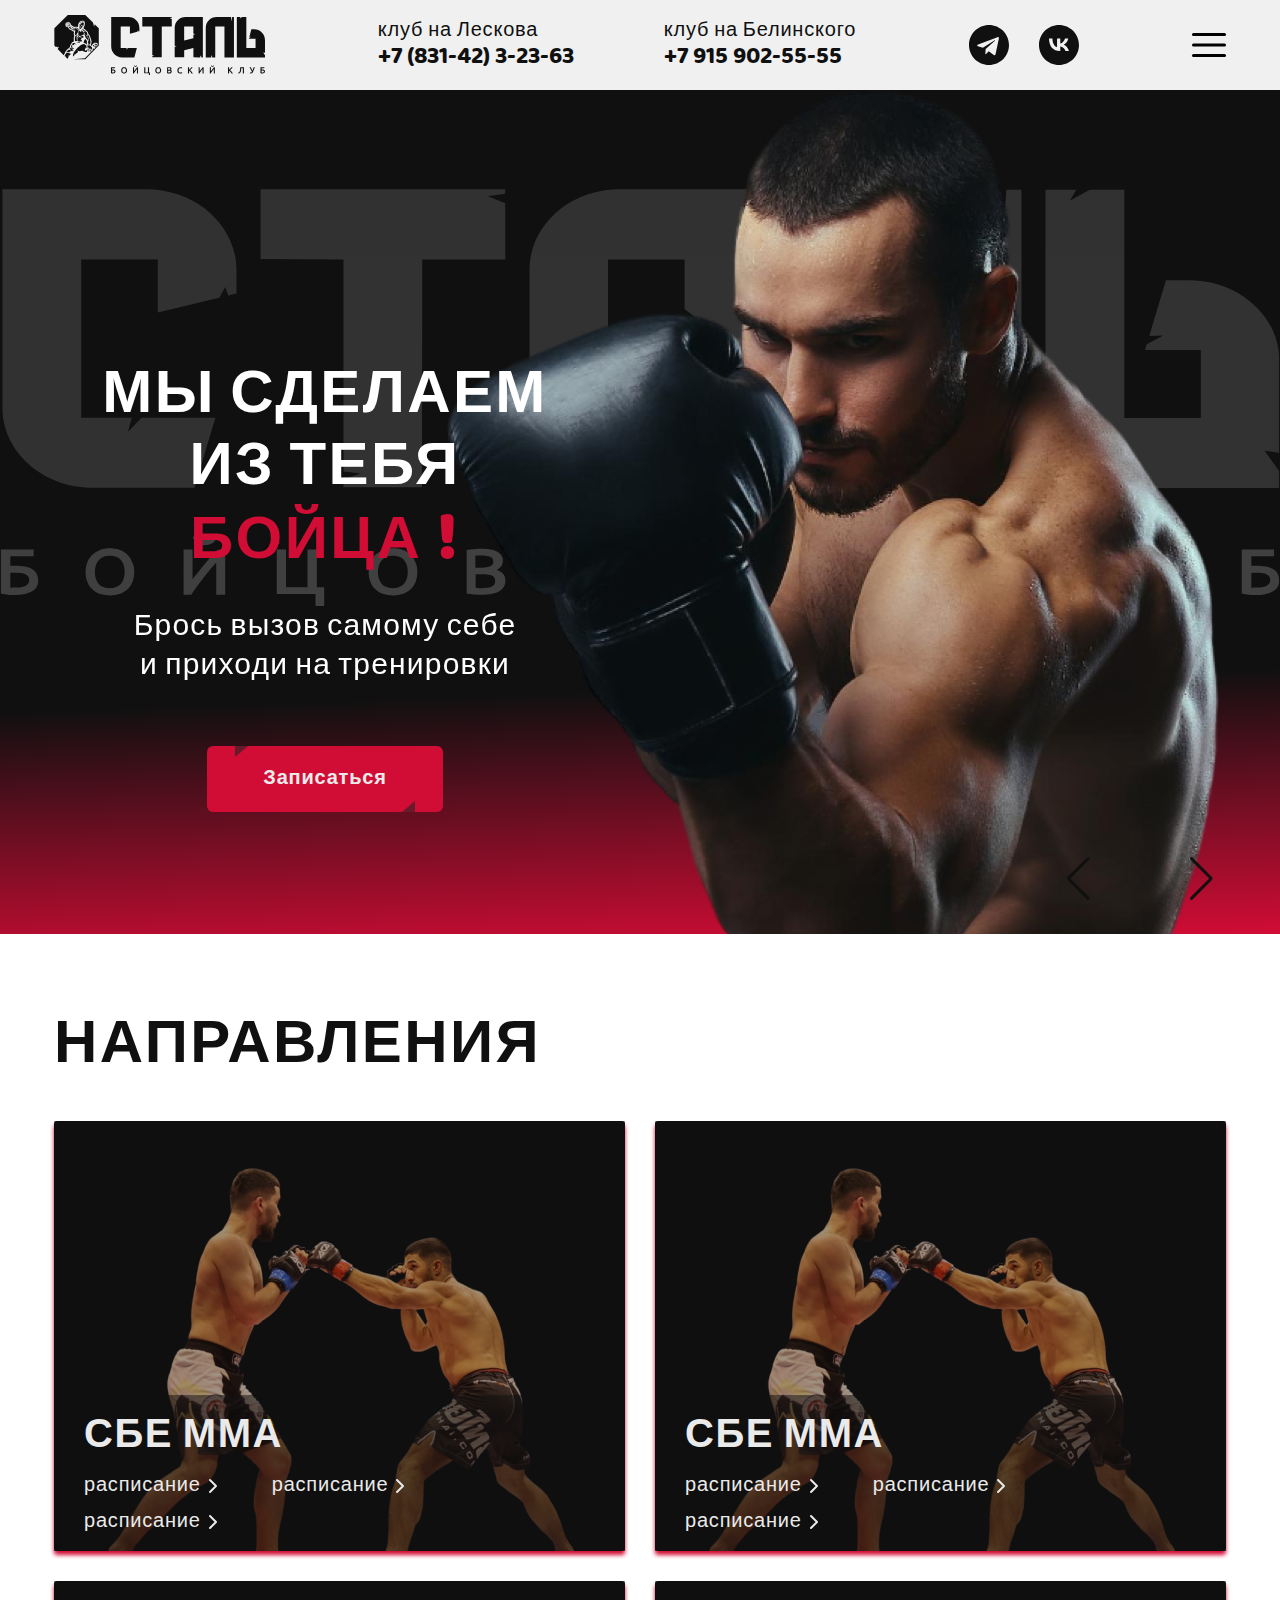
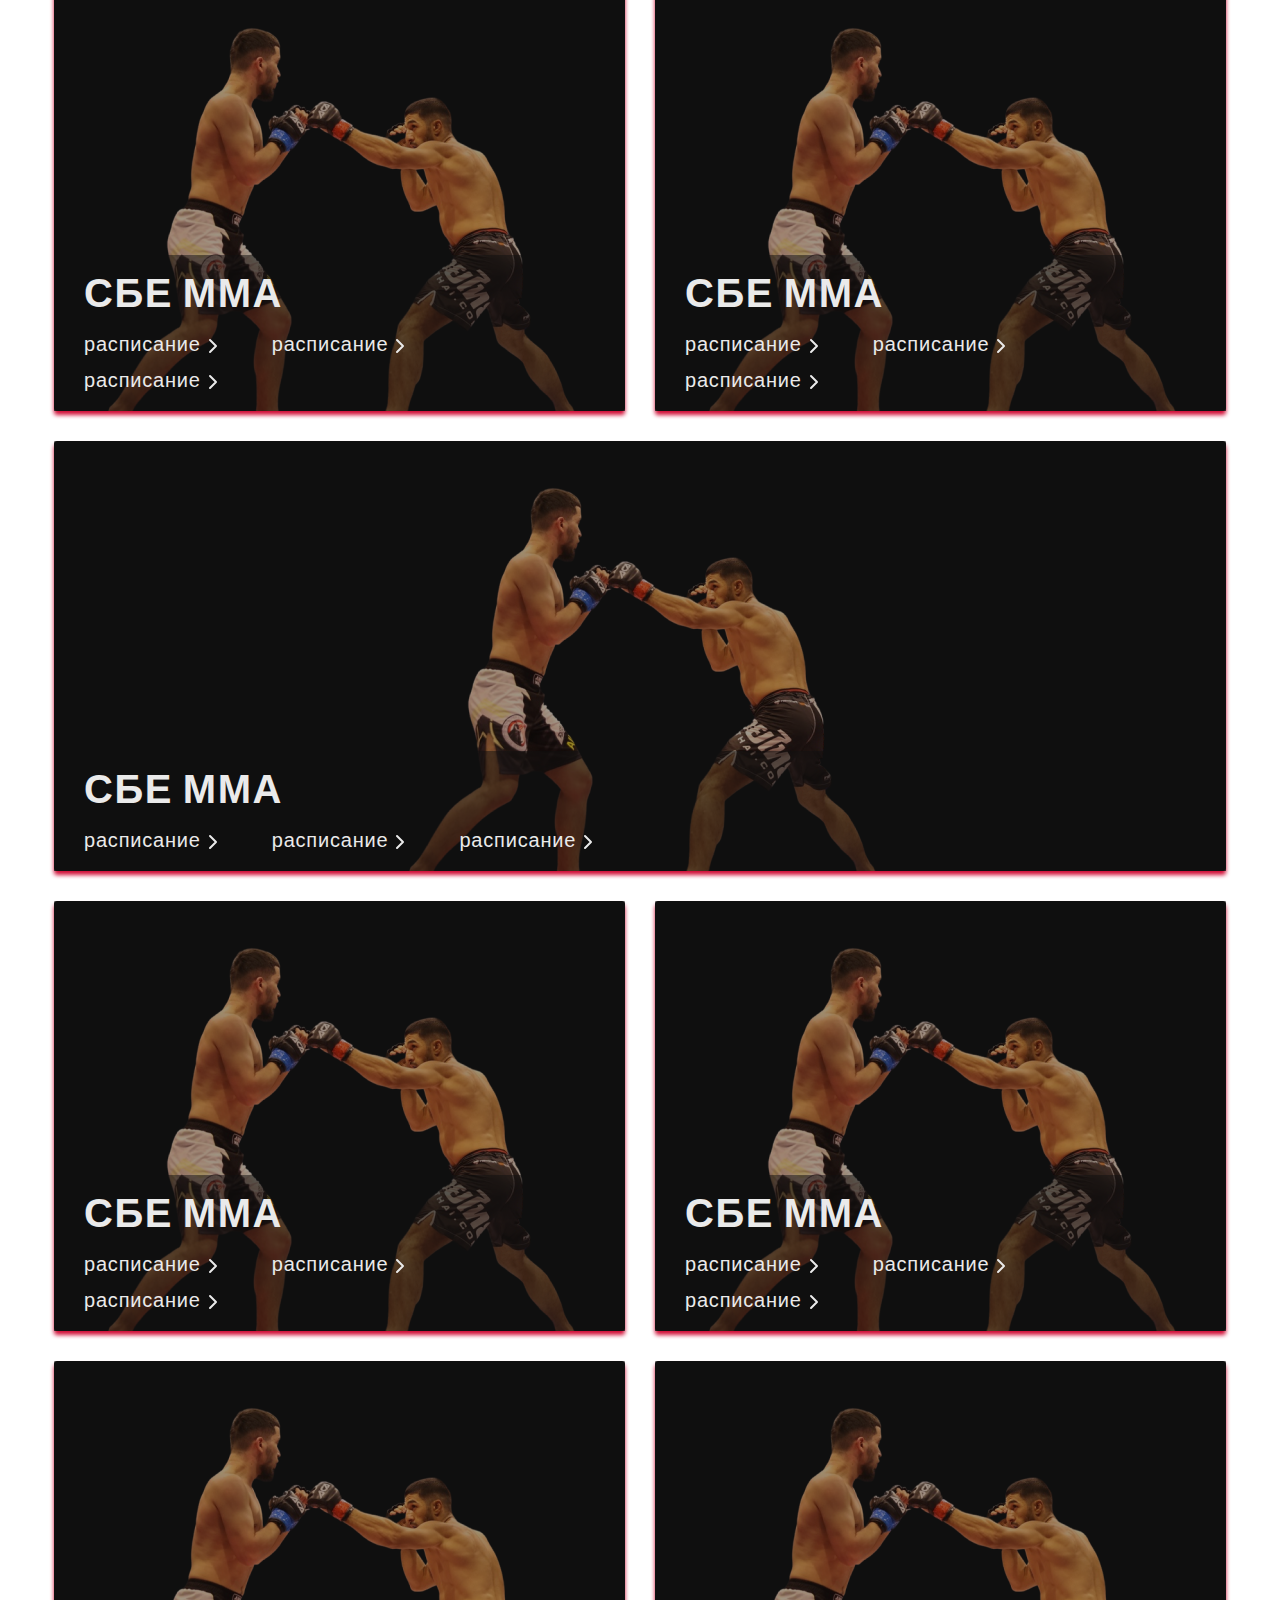
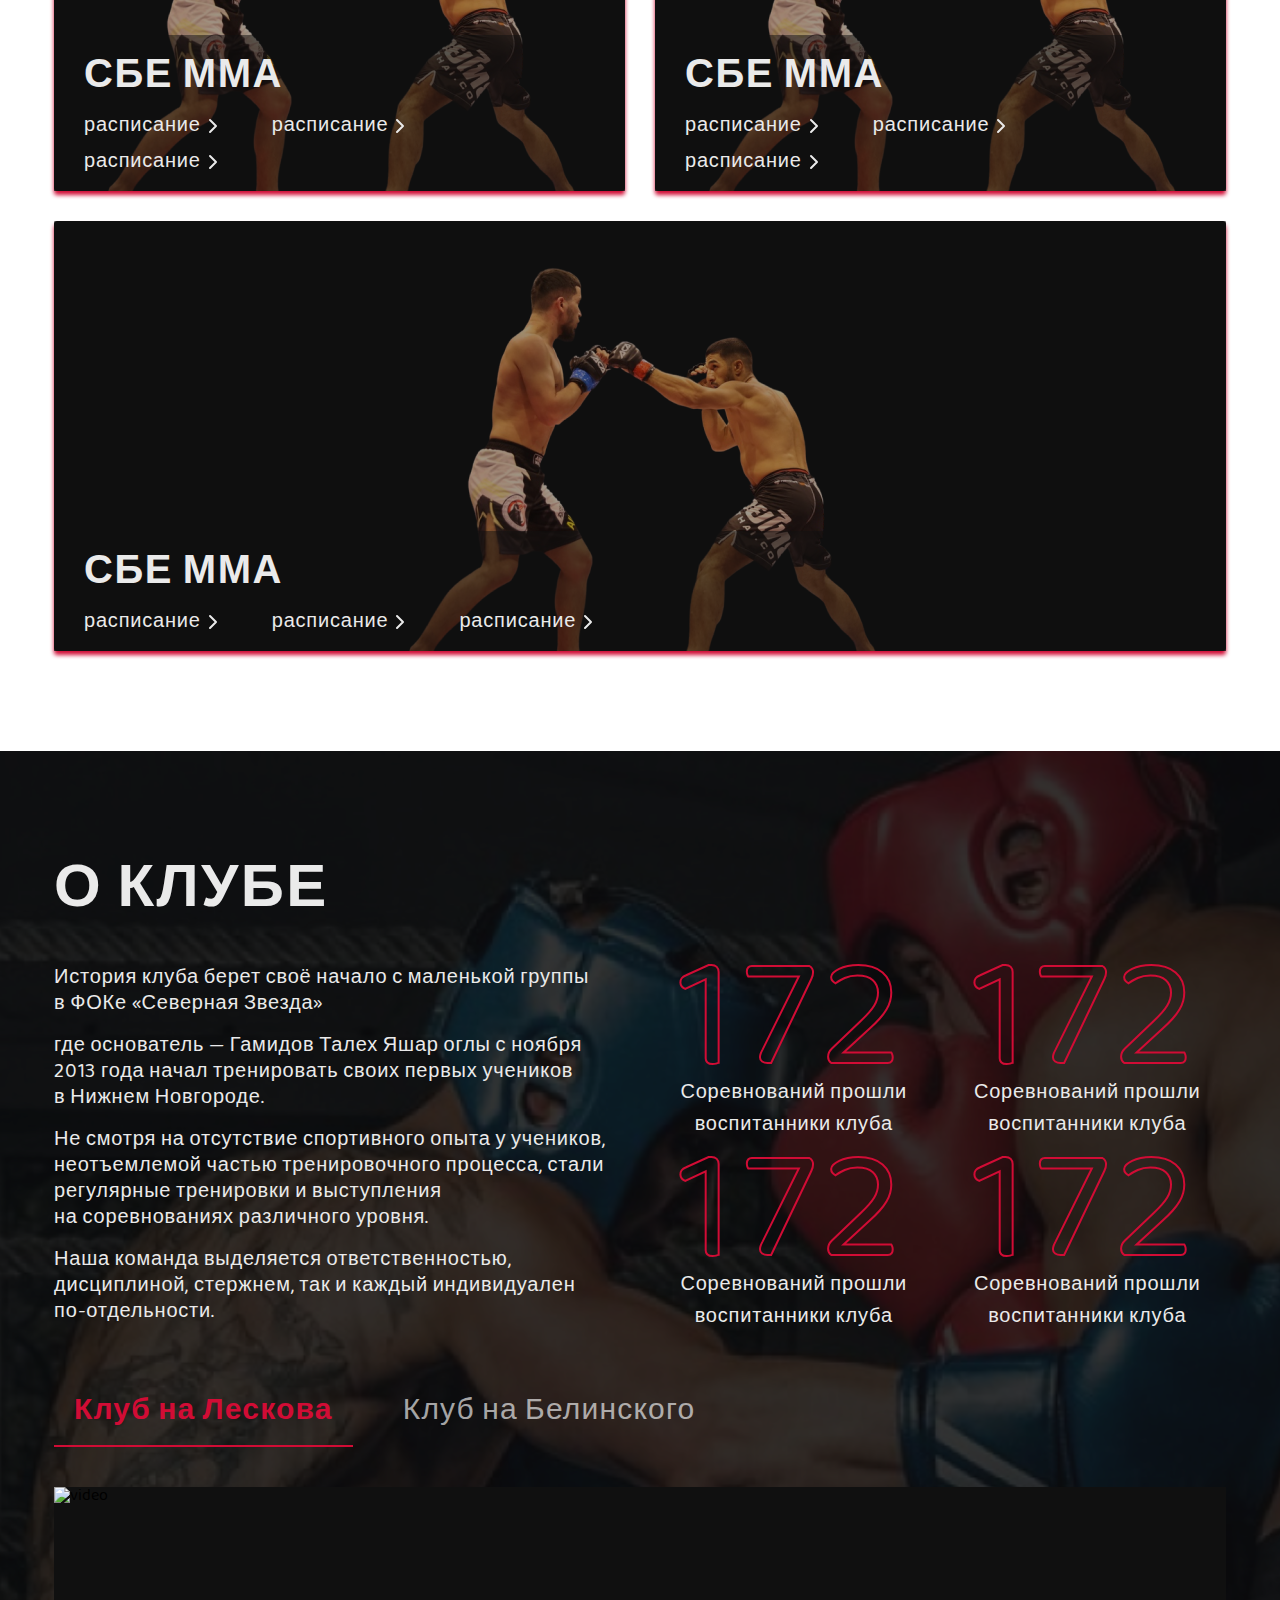
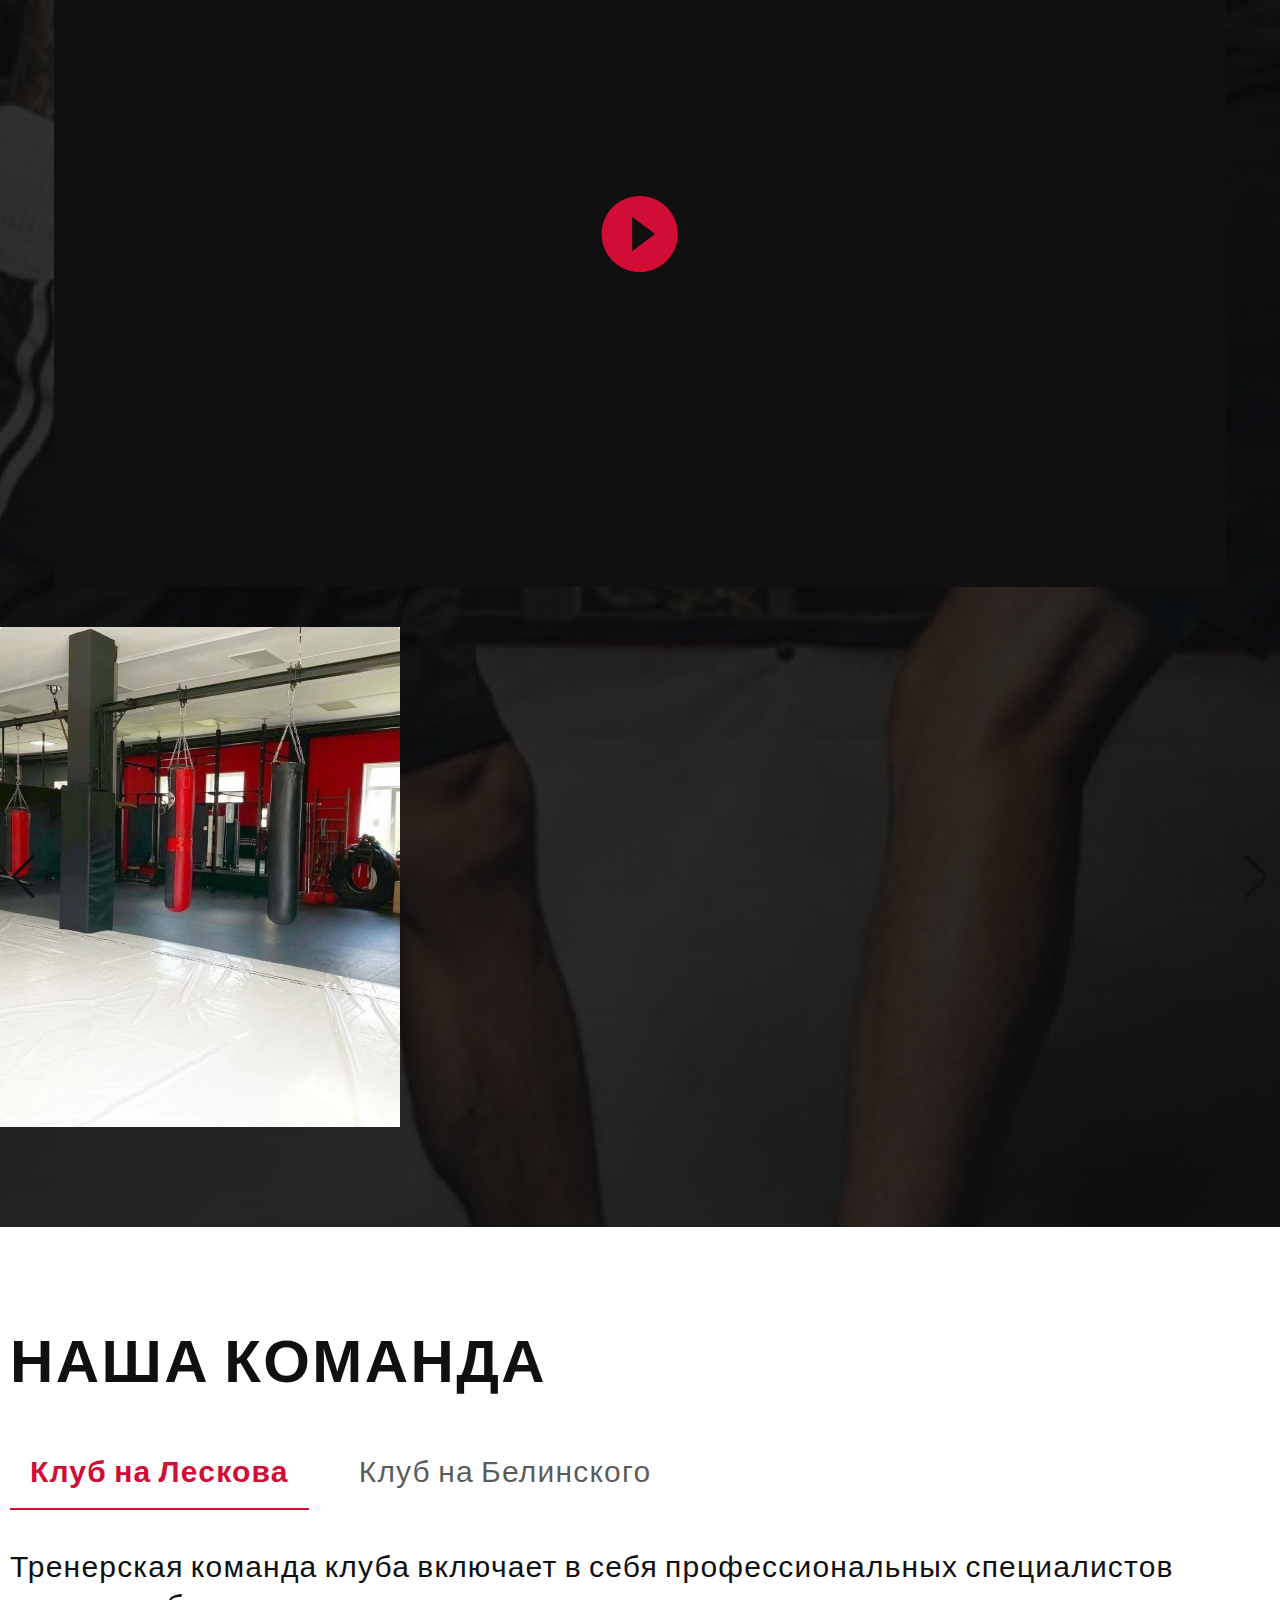
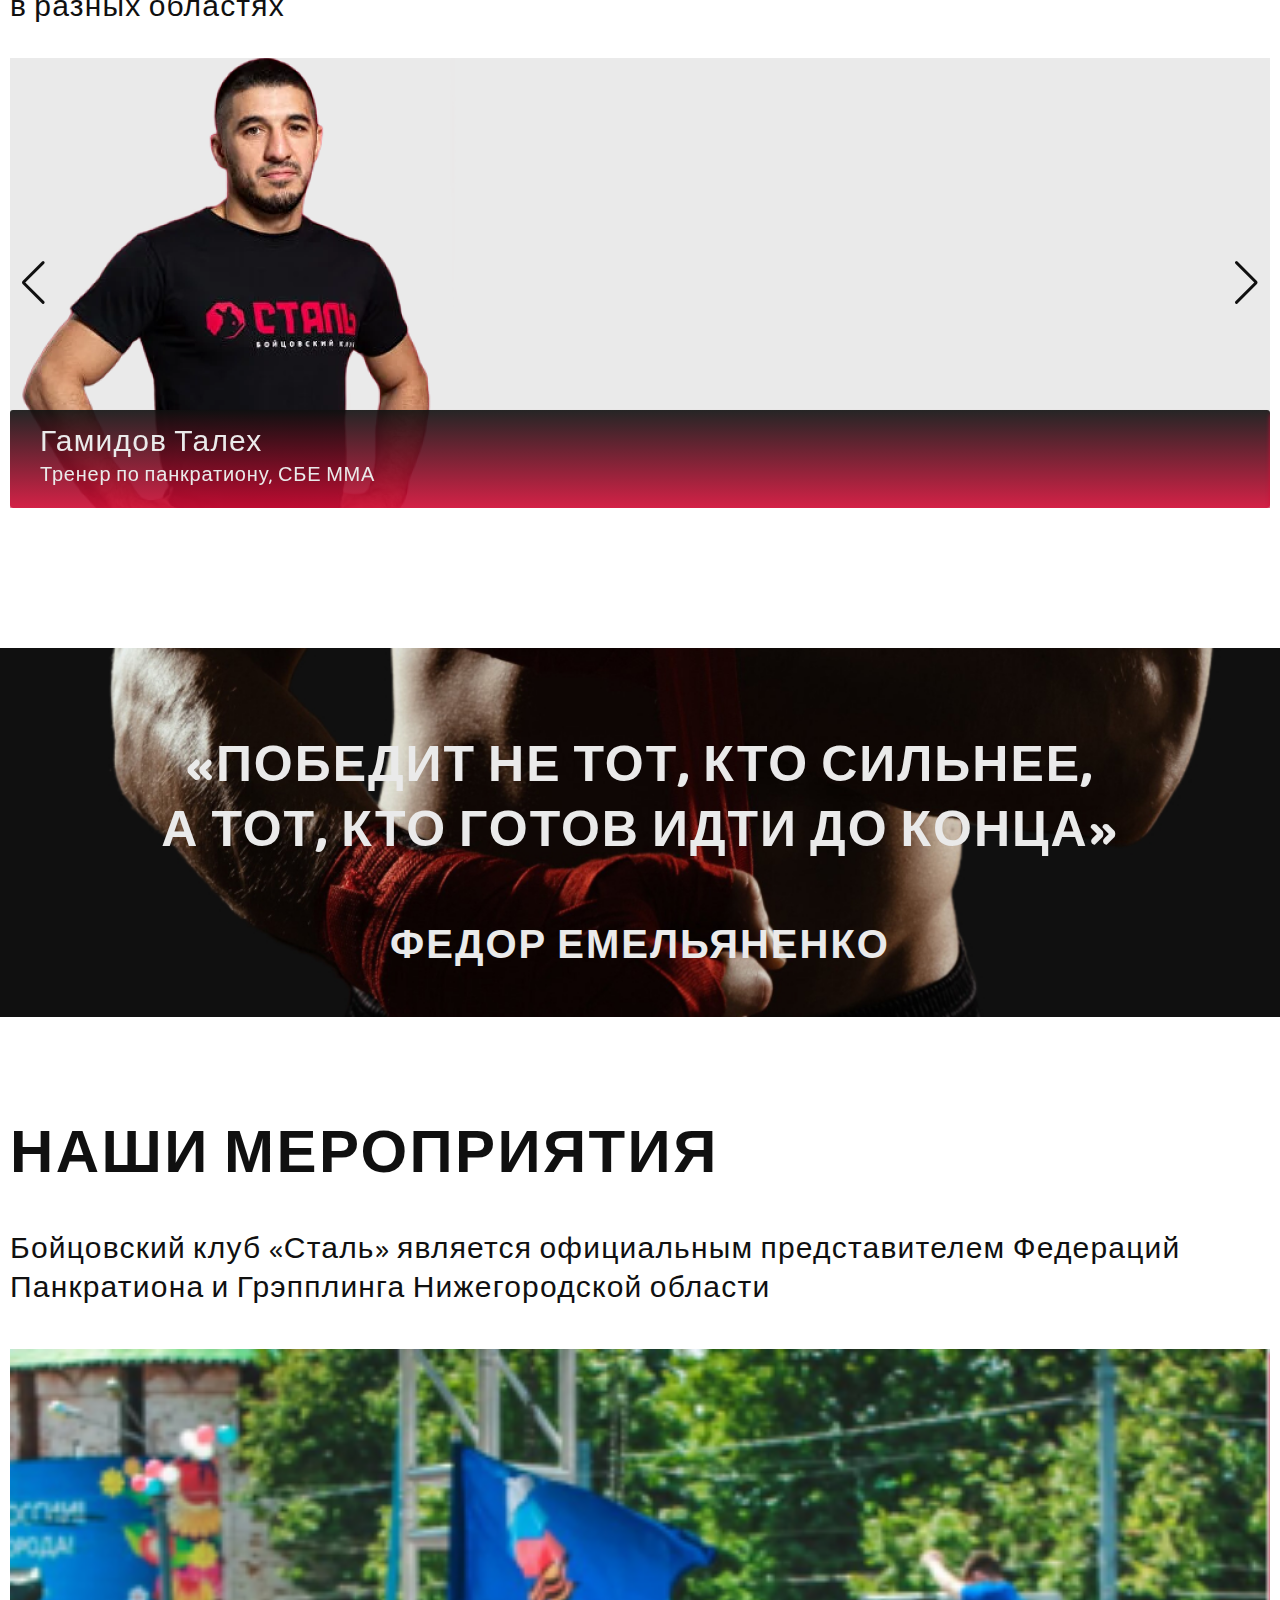
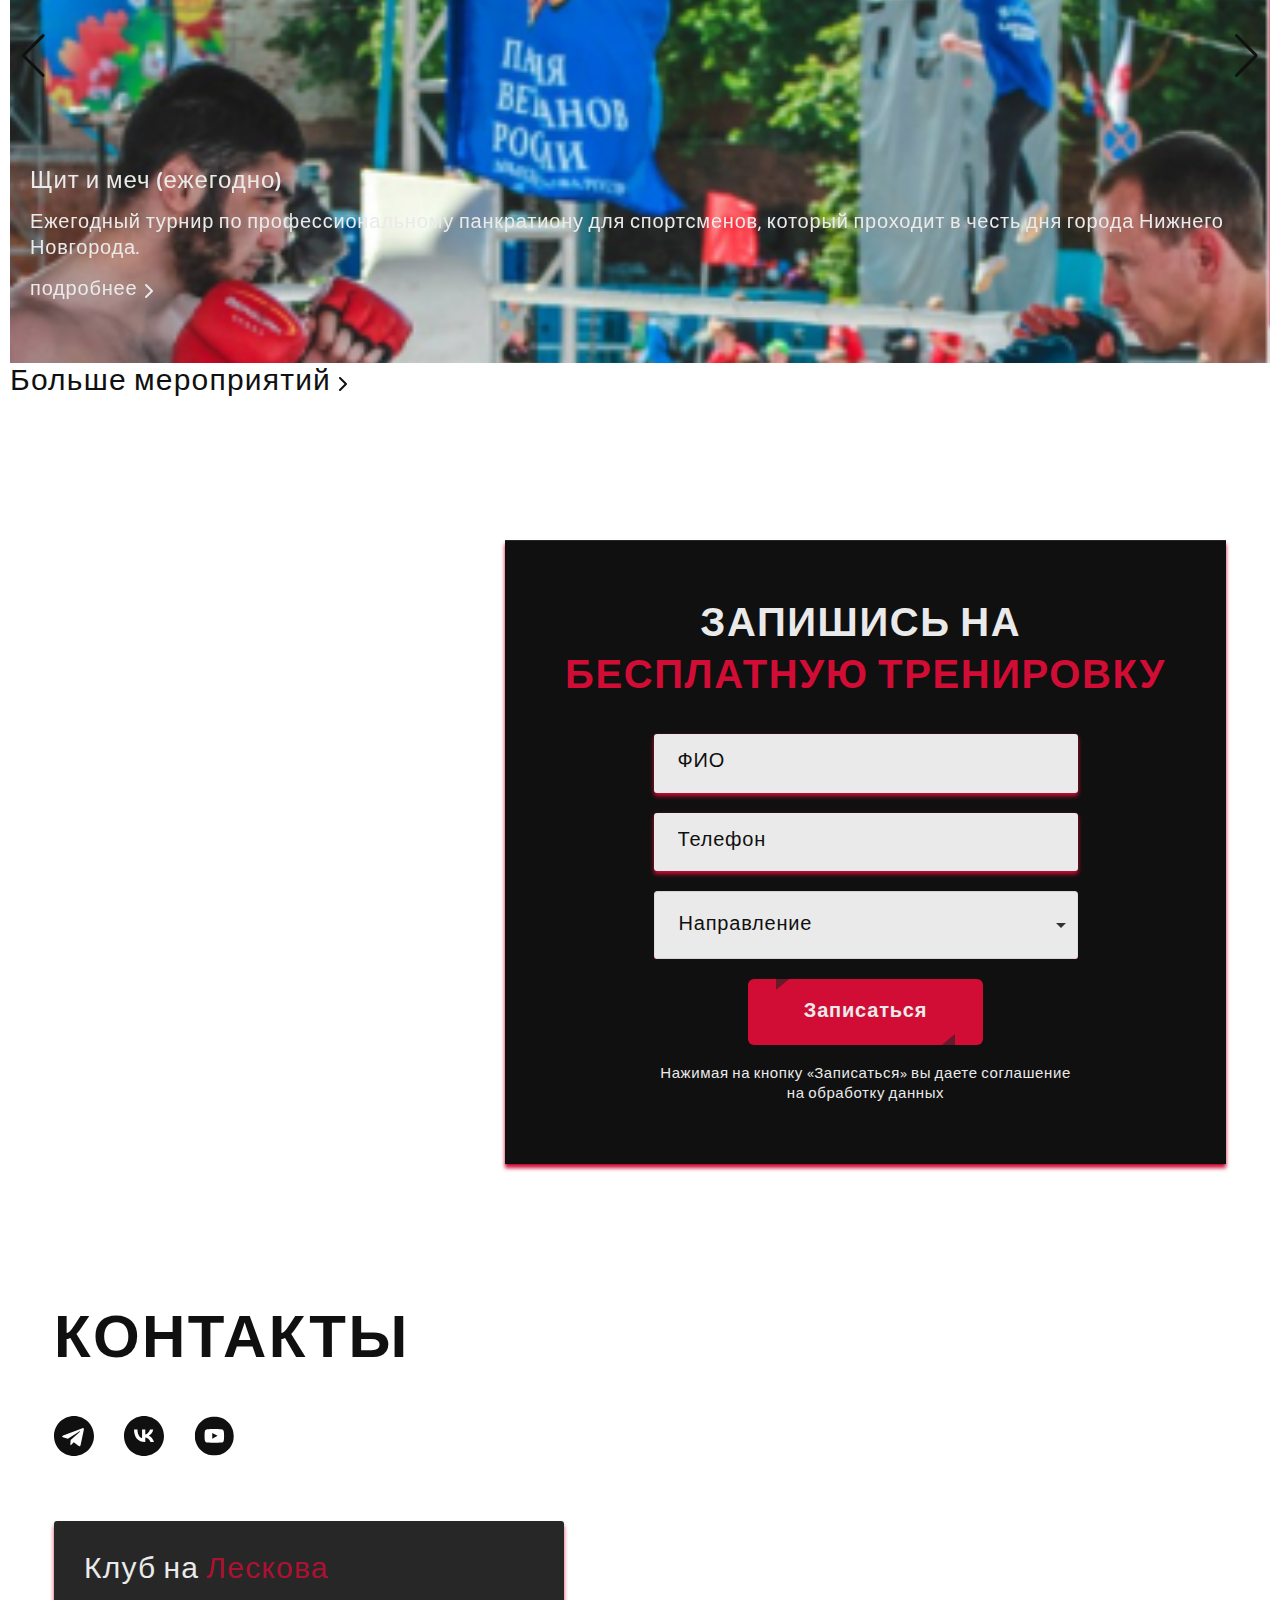
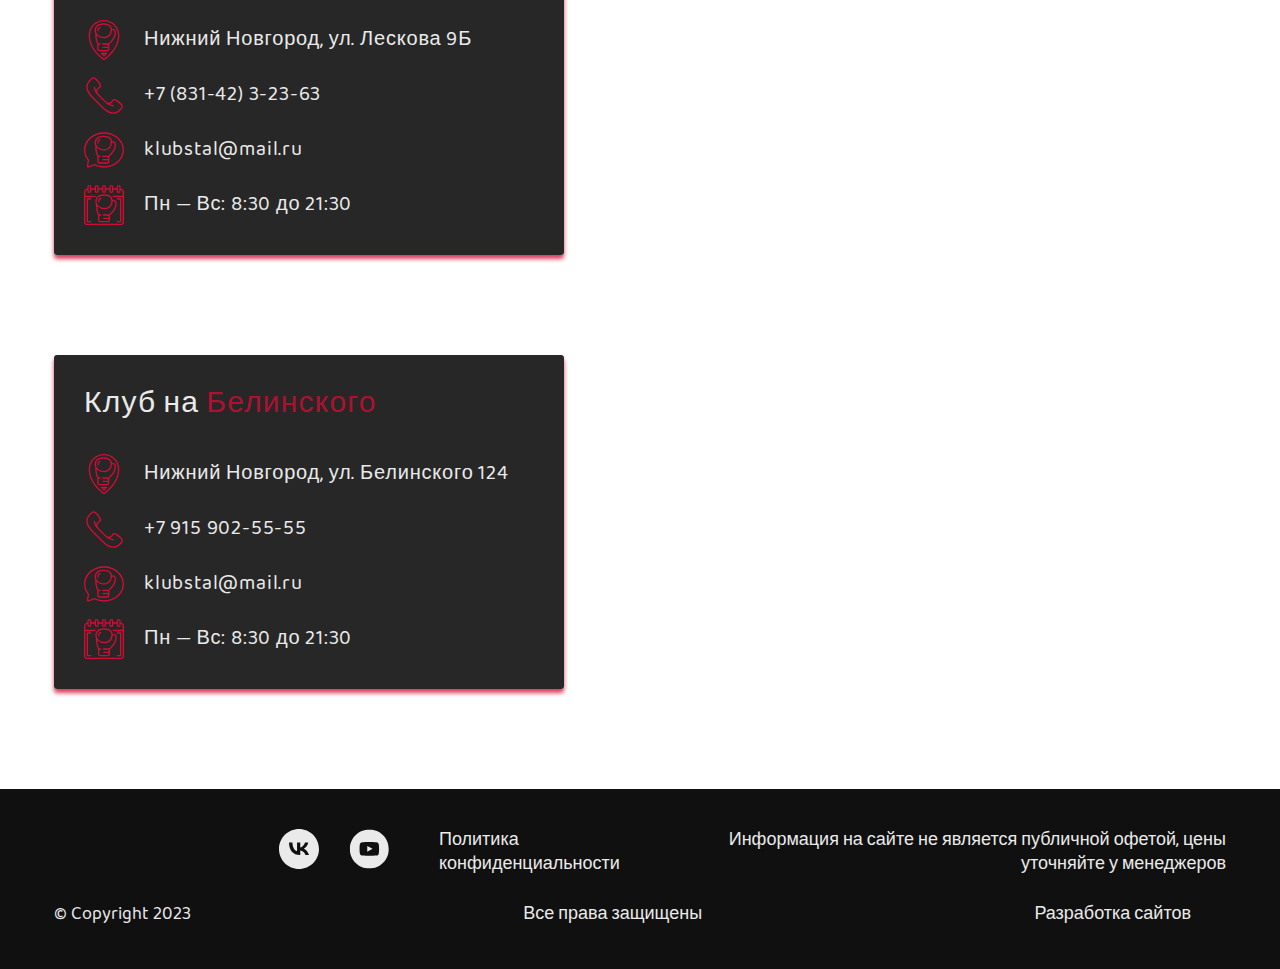
==== commit 16fbe319: "Add files via upload" ====
--- a/index.html
+++ b/index.html
@@ -28,7 +28,7 @@
   <div class="container">
     <div class="header__content">
       <a href="/" class="logo header__logo">
-        <img src="../img/logo.svg" class="image" width="211" height="60" alt="Логотип " Сталь">
+        <img src="./img/logo.svg" class="image" width="211" height="60" alt="Логотип " Сталь">
       </a>
       <div class="contacts header__contacts">
         <a href="tel:+78314232363" class="contacts__tel">
@@ -142,7 +142,7 @@
               <button class="btn-reset btn">Записаться</button>
             </div>
             <div class="hero__img">
-              <img src="../img/hero-1.png" width="1920" height="844">
+              <img src="./img/hero-1.png" width="1920" height="844">
             </div>
           </div>
         </div>
@@ -155,7 +155,7 @@
               <button class="btn-reset btn">Записаться</button>
             </div>
             <div class="hero__img">
-              <img src="../img/hero-1.png" width="1920" height="844">
+              <img src="./img/hero-1.png" width="1920" height="844">
             </div>
           </div>
         </div>
@@ -177,7 +177,7 @@
       <li class="directions__item">
         <article class="direction">
           <div class="direction__img">
-            <img src="../img/direction-1.png" alt="СБЕ ММА">
+            <img src="./img/direction-1.png" alt="СБЕ ММА">
           </div>
           <div class="direction__content">
             <h3 class="direction__title">СБЕ ММА</h3>
@@ -213,7 +213,7 @@
       <li class="directions__item">
         <article class="direction">
           <div class="direction__img">
-            <img src="../img/direction-1.png" alt="СБЕ ММА">
+            <img src="./img/direction-1.png" alt="СБЕ ММА">
           </div>
           <div class="direction__content">
             <h3 class="direction__title">СБЕ ММА</h3>
@@ -249,7 +249,7 @@
       <li class="directions__item">
         <article class="direction">
           <div class="direction__img">
-            <img src="../img/direction-1.png" alt="СБЕ ММА">
+            <img src="./img/direction-1.png" alt="СБЕ ММА">
           </div>
           <div class="direction__content">
             <h3 class="direction__title">СБЕ ММА</h3>
@@ -285,7 +285,7 @@
       <li class="directions__item">
         <article class="direction">
           <div class="direction__img">
-            <img src="../img/direction-1.png" alt="СБЕ ММА">
+            <img src="./img/direction-1.png" alt="СБЕ ММА">
           </div>
           <div class="direction__content">
             <h3 class="direction__title">СБЕ ММА</h3>
@@ -321,7 +321,7 @@
       <li class="directions__item">
         <article class="direction">
           <div class="direction__img">
-            <img src="../img/direction-1.png" alt="СБЕ ММА">
+            <img src="./img/direction-1.png" alt="СБЕ ММА">
           </div>
           <div class="direction__content">
             <h3 class="direction__title">СБЕ ММА</h3>
@@ -357,7 +357,7 @@
       <li class="directions__item">
         <article class="direction">
           <div class="direction__img">
-            <img src="../img/direction-1.png" alt="СБЕ ММА">
+            <img src="./img/direction-1.png" alt="СБЕ ММА">
           </div>
           <div class="direction__content">
             <h3 class="direction__title">СБЕ ММА</h3>
@@ -393,7 +393,7 @@
       <li class="directions__item">
         <article class="direction">
           <div class="direction__img">
-            <img src="../img/direction-1.png" alt="СБЕ ММА">
+            <img src="./img/direction-1.png" alt="СБЕ ММА">
           </div>
           <div class="direction__content">
             <h3 class="direction__title">СБЕ ММА</h3>
@@ -429,7 +429,7 @@
       <li class="directions__item">
         <article class="direction">
           <div class="direction__img">
-            <img src="../img/direction-1.png" alt="СБЕ ММА">
+            <img src="./img/direction-1.png" alt="СБЕ ММА">
           </div>
           <div class="direction__content">
             <h3 class="direction__title">СБЕ ММА</h3>
@@ -465,7 +465,7 @@
       <li class="directions__item">
         <article class="direction">
           <div class="direction__img">
-            <img src="../img/direction-1.png" alt="СБЕ ММА">
+            <img src="./img/direction-1.png" alt="СБЕ ММА">
           </div>
           <div class="direction__content">
             <h3 class="direction__title">СБЕ ММА</h3>
@@ -501,7 +501,7 @@
       <li class="directions__item">
         <article class="direction">
           <div class="direction__img">
-            <img src="../img/direction-1.png" alt="СБЕ ММА">
+            <img src="./img/direction-1.png" alt="СБЕ ММА">
           </div>
           <div class="direction__content">
             <h3 class="direction__title">СБЕ ММА</h3>
@@ -666,7 +666,7 @@
                   <div class="teams__slide">
                     <article class="team">
                       <div class="team__img">
-                        <img src="../img/team-1.png" alt="Тренер по панкратиону, СБЕ ММА Гамидов Талех">
+                        <img src="./img/team-1.png" alt="Тренер по панкратиону, СБЕ ММА Гамидов Талех">
                       </div>
                       <div class="team__content">
                         <h3 class="team__title">Гамидов Талех</h3>
@@ -679,7 +679,7 @@
                   <div class="teams__slide">
                     <article class="team">
                       <div class="team__img">
-                        <img src="../img/team-1.png" alt="Тренер по панкратиону, СБЕ ММА Гамидов Талех">
+                        <img src="./img/team-1.png" alt="Тренер по панкратиону, СБЕ ММА Гамидов Талех">
                       </div>
                       <div class="team__content">
                         <h3 class="team__title">Гамидов Талех</h3>
@@ -692,7 +692,7 @@
                   <div class="teams__slide">
                     <article class="team">
                       <div class="team__img">
-                        <img src="../img/team-1.png" alt="Тренер по панкратиону, СБЕ ММА Гамидов Талех">
+                        <img src="./img/team-1.png" alt="Тренер по панкратиону, СБЕ ММА Гамидов Талех">
                       </div>
                       <div class="team__content">
                         <h3 class="team__title">Гамидов Талех</h3>
@@ -705,7 +705,7 @@
                   <div class="teams__slide">
                     <article class="team">
                       <div class="team__img">
-                        <img src="../img/team-1.png" alt="Тренер по панкратиону, СБЕ ММА Гамидов Талех">
+                        <img src="./img/team-1.png" alt="Тренер по панкратиону, СБЕ ММА Гамидов Талех">
                       </div>
                       <div class="team__content">
                         <h3 class="team__title">Гамидов Талех</h3>
@@ -718,7 +718,7 @@
                   <div class="teams__slide">
                     <article class="team">
                       <div class="team__img">
-                        <img src="../img/team-1.png" alt="Тренер по панкратиону, СБЕ ММА Гамидов Талех">
+                        <img src="./img/team-1.png" alt="Тренер по панкратиону, СБЕ ММА Гамидов Талех">
                       </div>
                       <div class="team__content">
                         <h3 class="team__title">Гамидов Талех</h3>
@@ -742,7 +742,7 @@
                   <div class="teams__slide">
                     <article class="team">
                       <div class="team__img">
-                        <img src="../img/team-1.png" alt="Тренер по панкратиону, СБЕ ММА Гамидов Талех">
+                        <img src="./img/team-1.png" alt="Тренер по панкратиону, СБЕ ММА Гамидов Талех">
                       </div>
                       <div class="team__content">
                         <h3 class="team__title">Гамидов Талех</h3>
@@ -755,7 +755,7 @@
                   <div class="teams__slide">
                     <article class="team">
                       <div class="team__img">
-                        <img src="../img/team-1.png" alt="Тренер по панкратиону, СБЕ ММА Гамидов Талех">
+                        <img src="./img/team-1.png" alt="Тренер по панкратиону, СБЕ ММА Гамидов Талех">
                       </div>
                       <div class="team__content">
                         <h3 class="team__title">Гамидов Талех</h3>
@@ -768,7 +768,7 @@
                   <div class="teams__slide">
                     <article class="team">
                       <div class="team__img">
-                        <img src="../img/team-1.png" alt="Тренер по панкратиону, СБЕ ММА Гамидов Талех">
+                        <img src="./img/team-1.png" alt="Тренер по панкратиону, СБЕ ММА Гамидов Талех">
                       </div>
                       <div class="team__content">
                         <h3 class="team__title">Гамидов Талех</h3>
@@ -781,7 +781,7 @@
                   <div class="teams__slide">
                     <article class="team">
                       <div class="team__img">
-                        <img src="../img/team-1.png" alt="Тренер по панкратиону, СБЕ ММА Гамидов Талех">
+                        <img src="./img/team-1.png" alt="Тренер по панкратиону, СБЕ ММА Гамидов Талех">
                       </div>
                       <div class="team__content">
                         <h3 class="team__title">Гамидов Талех</h3>
@@ -794,7 +794,7 @@
                   <div class="teams__slide">
                     <article class="team">
                       <div class="team__img">
-                        <img src="../img/team-1.png" alt="Тренер по панкратиону, СБЕ ММА Гамидов Талех">
+                        <img src="./img/team-1.png" alt="Тренер по панкратиону, СБЕ ММА Гамидов Талех">
                       </div>
                       <div class="team__content">
                         <h3 class="team__title">Гамидов Талех</h3>
@@ -833,7 +833,7 @@
           <article class="events__list">
             <li class="events__item">
               <div class="events__img">
-                <img loading="lazy" src="../img/events-1.jpg" class="image" width="362" height="400" alt="">
+                <img loading="lazy" src="./img/events-1.jpg" class="image" width="362" height="400" alt="">
               </div>
               <div class="events__content">
                 <h3 class="events__title">Щит и меч (ежегодно)</h3>
@@ -851,7 +851,7 @@
           <article class="events__list">
             <li class="events__item">
               <div class="events__img">
-                <img loading="lazy" src="../img/events-1.jpg" class="image" width="362" height="400" alt="">
+                <img loading="lazy" src="./img/events-1.jpg" class="image" width="362" height="400" alt="">
               </div>
               <div class="events__content">
                 <h3 class="events__title">Щит и меч (ежегодно)</h3>
@@ -869,7 +869,7 @@
           <article class="events__list">
             <li class="events__item">
               <div class="events__img">
-                <img loading="lazy" src="../img/events-1.jpg" class="image" width="362" height="400" alt="">
+                <img loading="lazy" src="./img/events-1.jpg" class="image" width="362" height="400" alt="">
               </div>
               <div class="events__content">
                 <h3 class="events__title">Щит и меч (ежегодно)</h3>
@@ -887,7 +887,7 @@
           <article class="events__list">
             <li class="events__item">
               <div class="events__img">
-                <img loading="lazy" src="../img/events-1.jpg" class="image" width="362" height="400" alt="">
+                <img loading="lazy" src="./img/events-1.jpg" class="image" width="362" height="400" alt="">
               </div>
               <div class="events__content">
                 <h3 class="events__title">Щит и меч (ежегодно)</h3>
@@ -905,7 +905,7 @@
           <article class="events__list">
             <li class="events__item">
               <div class="events__img">
-                <img loading="lazy" src="../img/events-1.jpg" class="image" width="362" height="400" alt="">
+                <img loading="lazy" src="./img/events-1.jpg" class="image" width="362" height="400" alt="">
               </div>
               <div class="events__content">
                 <h3 class="events__title">Щит и меч (ежегодно)</h3>
@@ -927,7 +927,7 @@
     <!-- <ul class="list-reset events__list">
       <li class="events__item">
         <div class="events__img">
-          <img loading="lazy" src="../img/events-1.jpg" class="image" width="362" height="400" alt="">
+          <img loading="lazy" src="./img/events-1.jpg" class="image" width="362" height="400" alt="">
         </div>
         <div class="events__content">
           <h3 class="events__title">Щит и меч (ежегодно)</h3>
@@ -952,7 +952,7 @@
   <div class="container">
     <div class="forms__container">
       <div class="form__img">
-        <img loading="lazy" src="../img/form-bg.jpg" class="image" width="888" height="700" alt="Картинка боксера">
+        <img loading="lazy" src="./img/form-bg.jpg" class="image" width="888" height="700" alt="Картинка боксера">
       </div>
       <form action="#" class="form">
         <h2 class="form__title">запишись на <span class="form__title-color">бесплатную тренировку</span> </h2>
@@ -1085,7 +1085,7 @@
   <div class="container">
     <div class="footer__top">
       <a href="/" class="footer__logo">
-        <img loading="lazy" src="../img/logo-footer.svg" class="image" width="175" height="50" alt="Логотип">
+        <img loading="lazy" src="./img/logo-footer.svg" class="image" width="175" height="50" alt="Логотип">
       </a>
       <ul class="list-reset social">
         <li class="social__item">
@@ -1120,7 +1120,7 @@
       <span class="footer__text">Все права защищены</span>
       <a href="/" class="footer__link footer__link--flex footer__text">
         Разработка сайтов
-        <img loading="lazy" src="../img/logo-artix.svg" class="image" width="41" height="41" alt="Логотип artix">
+        <img loading="lazy" src="./img/logo-artix.svg" class="image" width="41" height="41" alt="Логотип artix">
       </a>
     </div>
   </div>
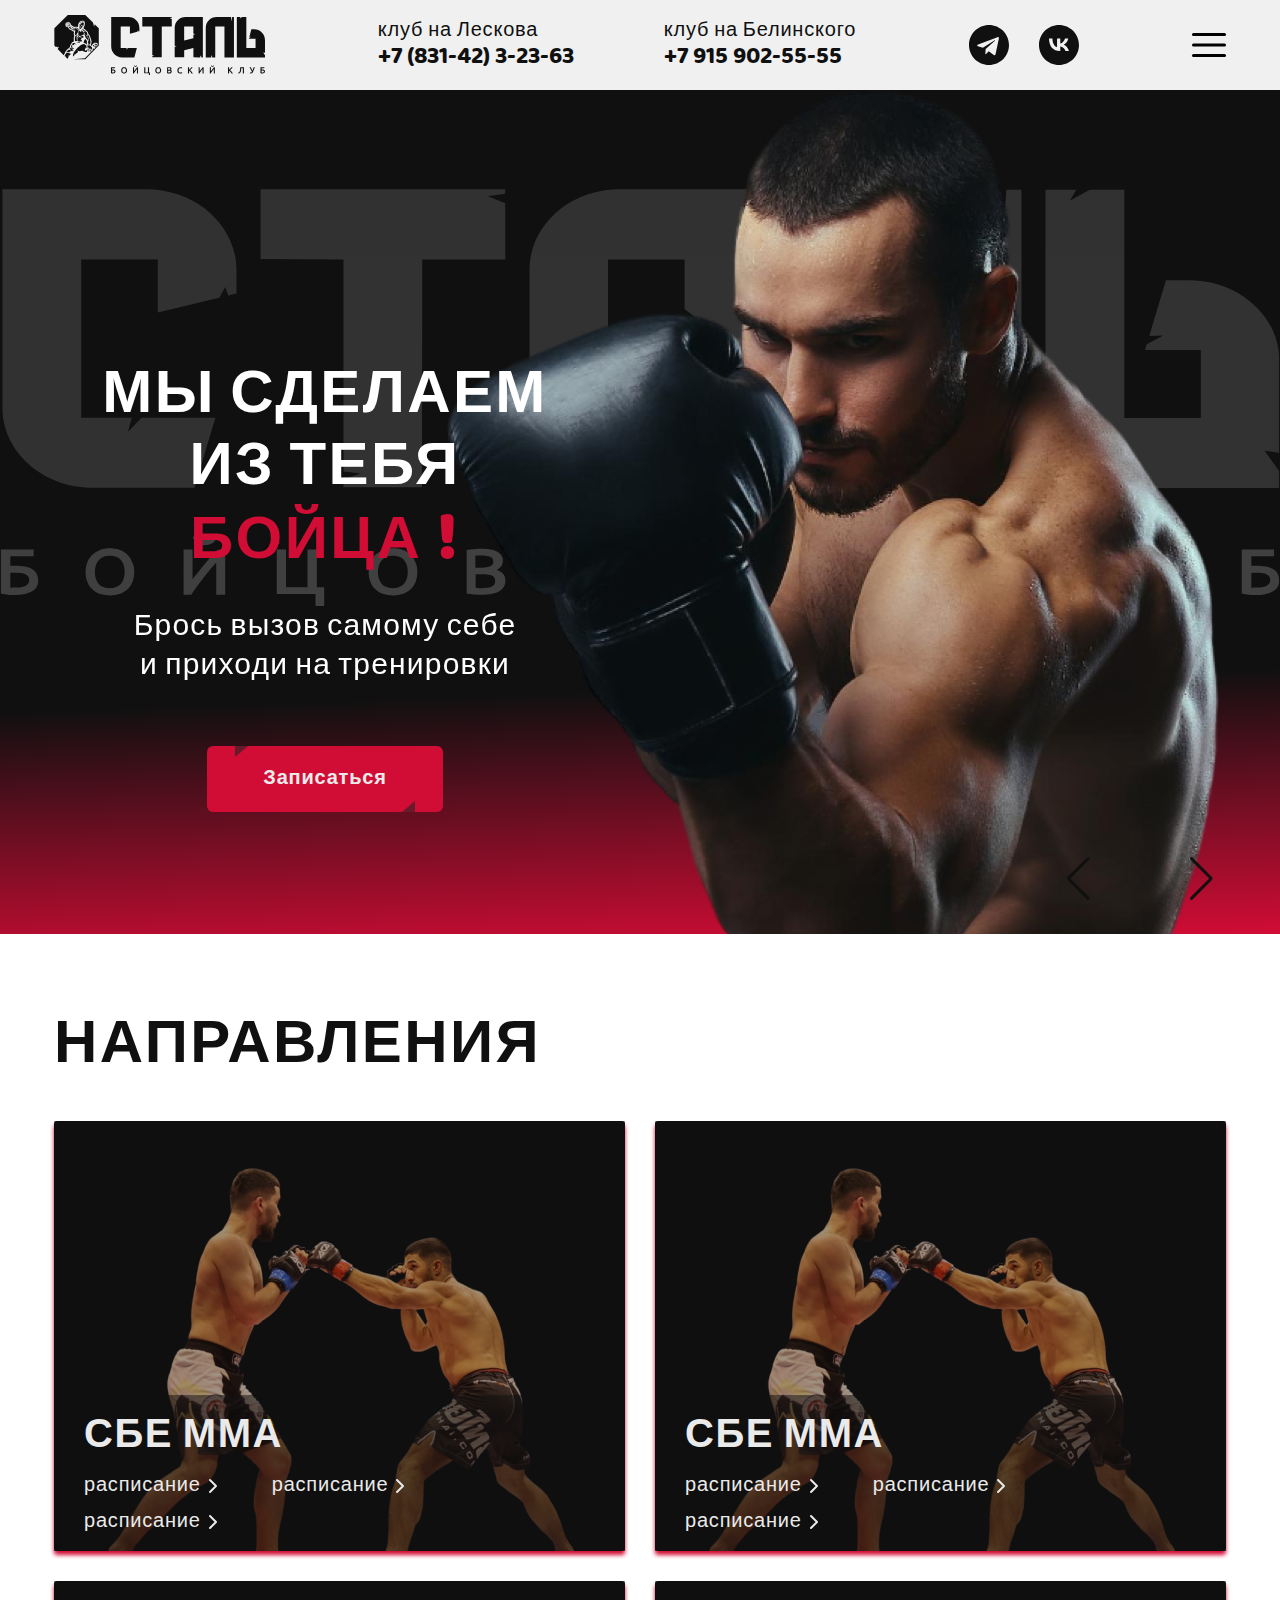
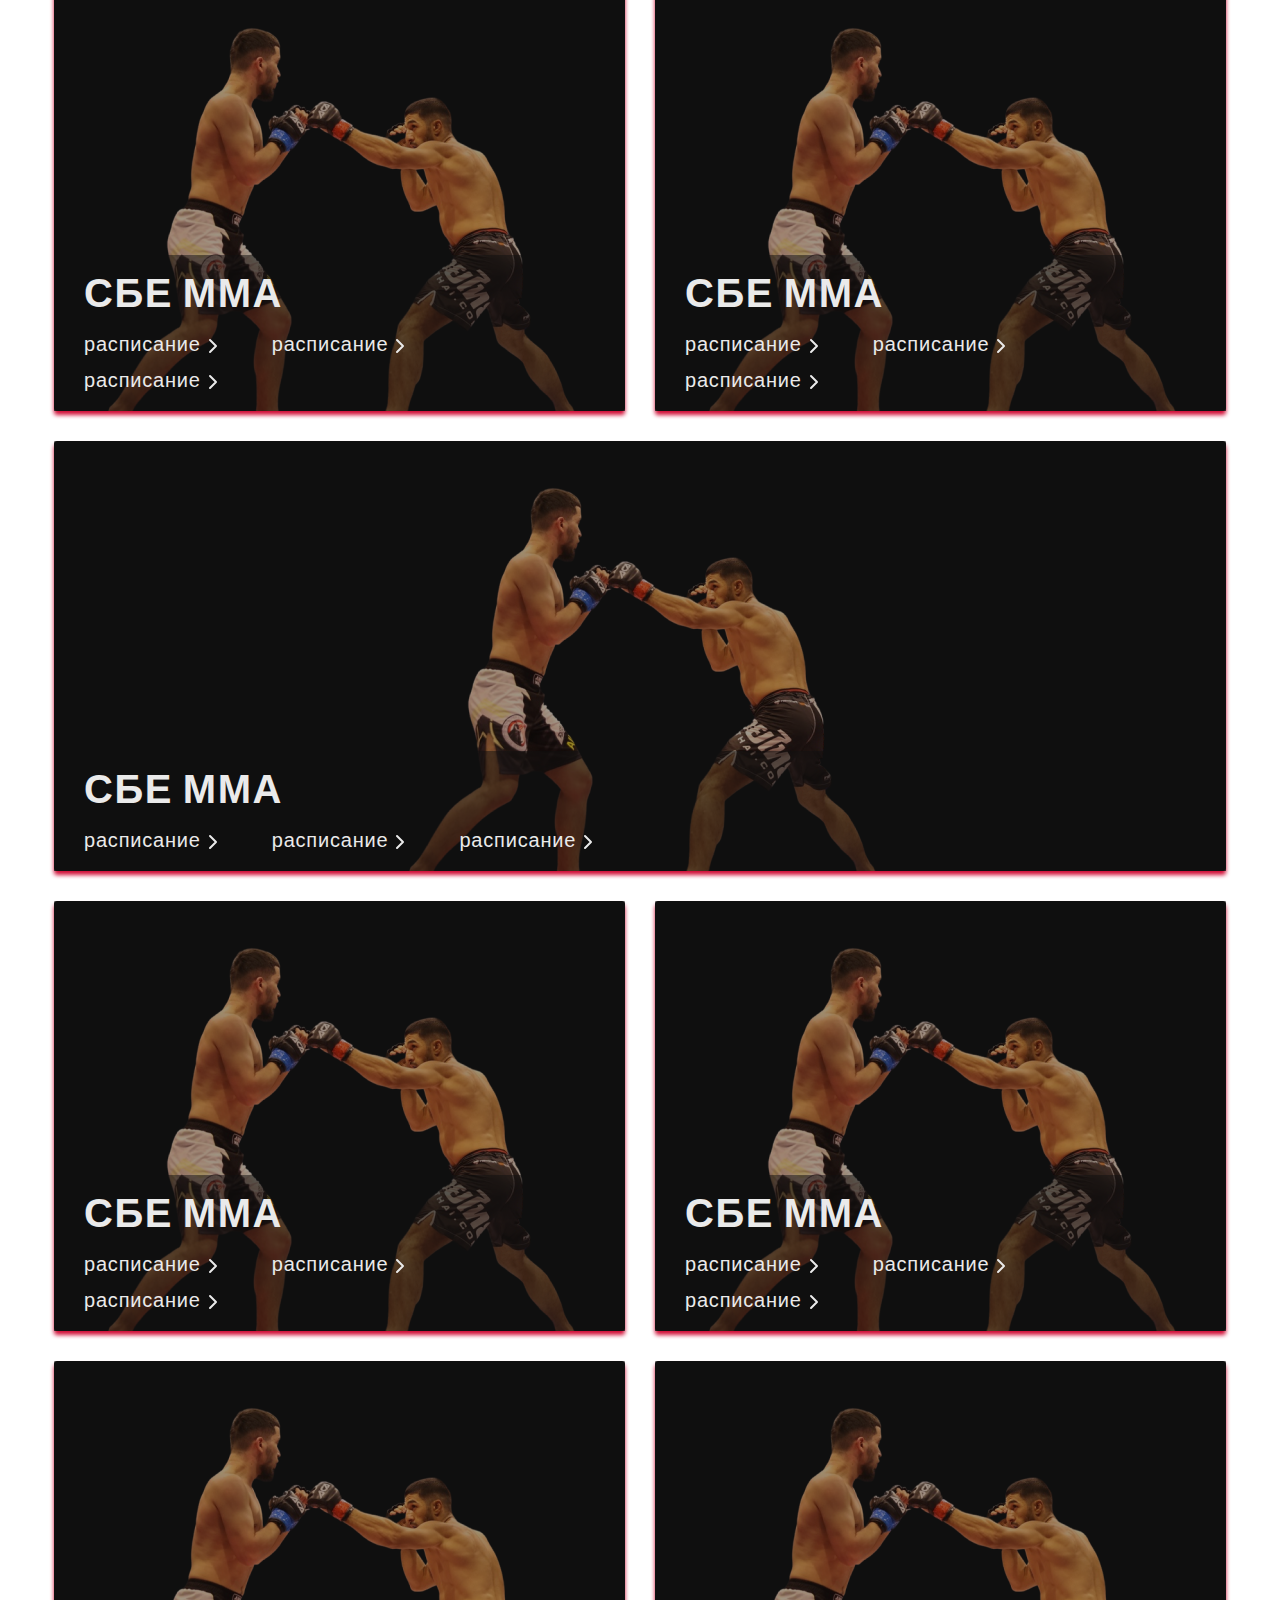
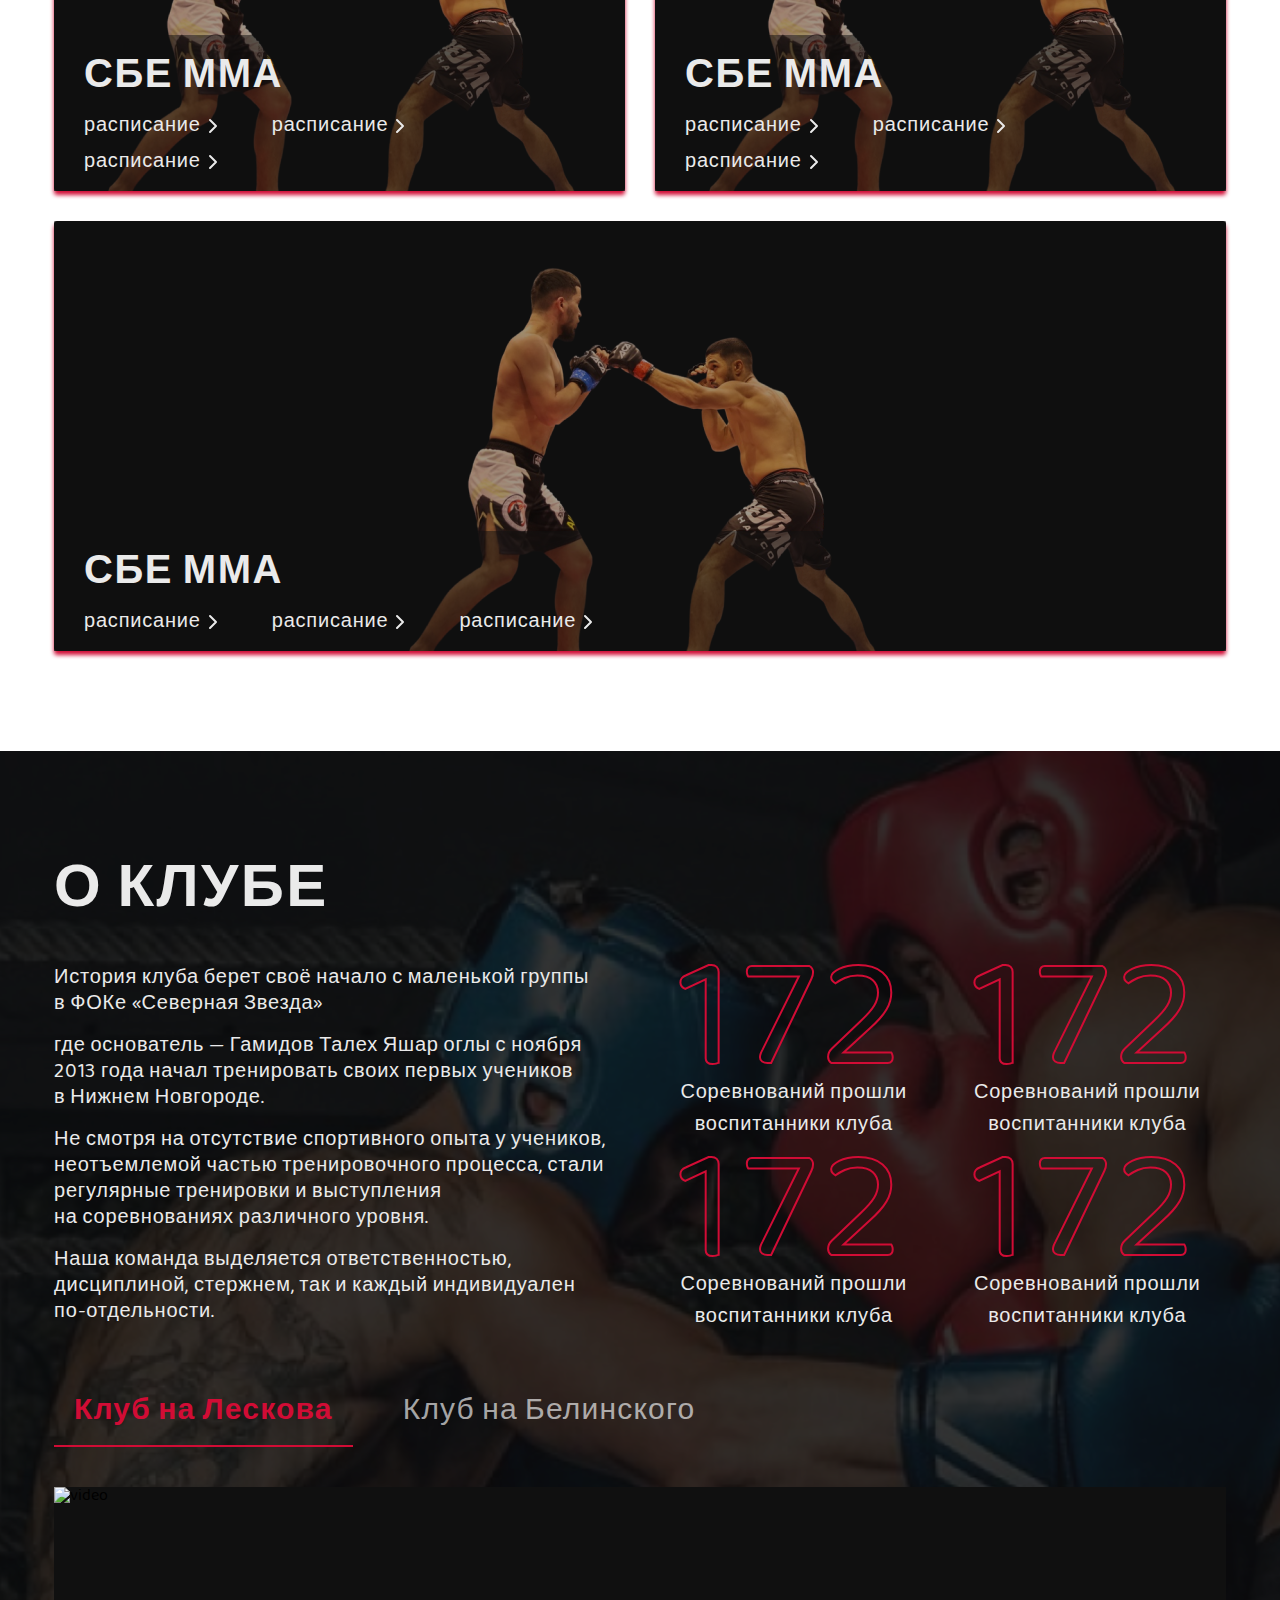
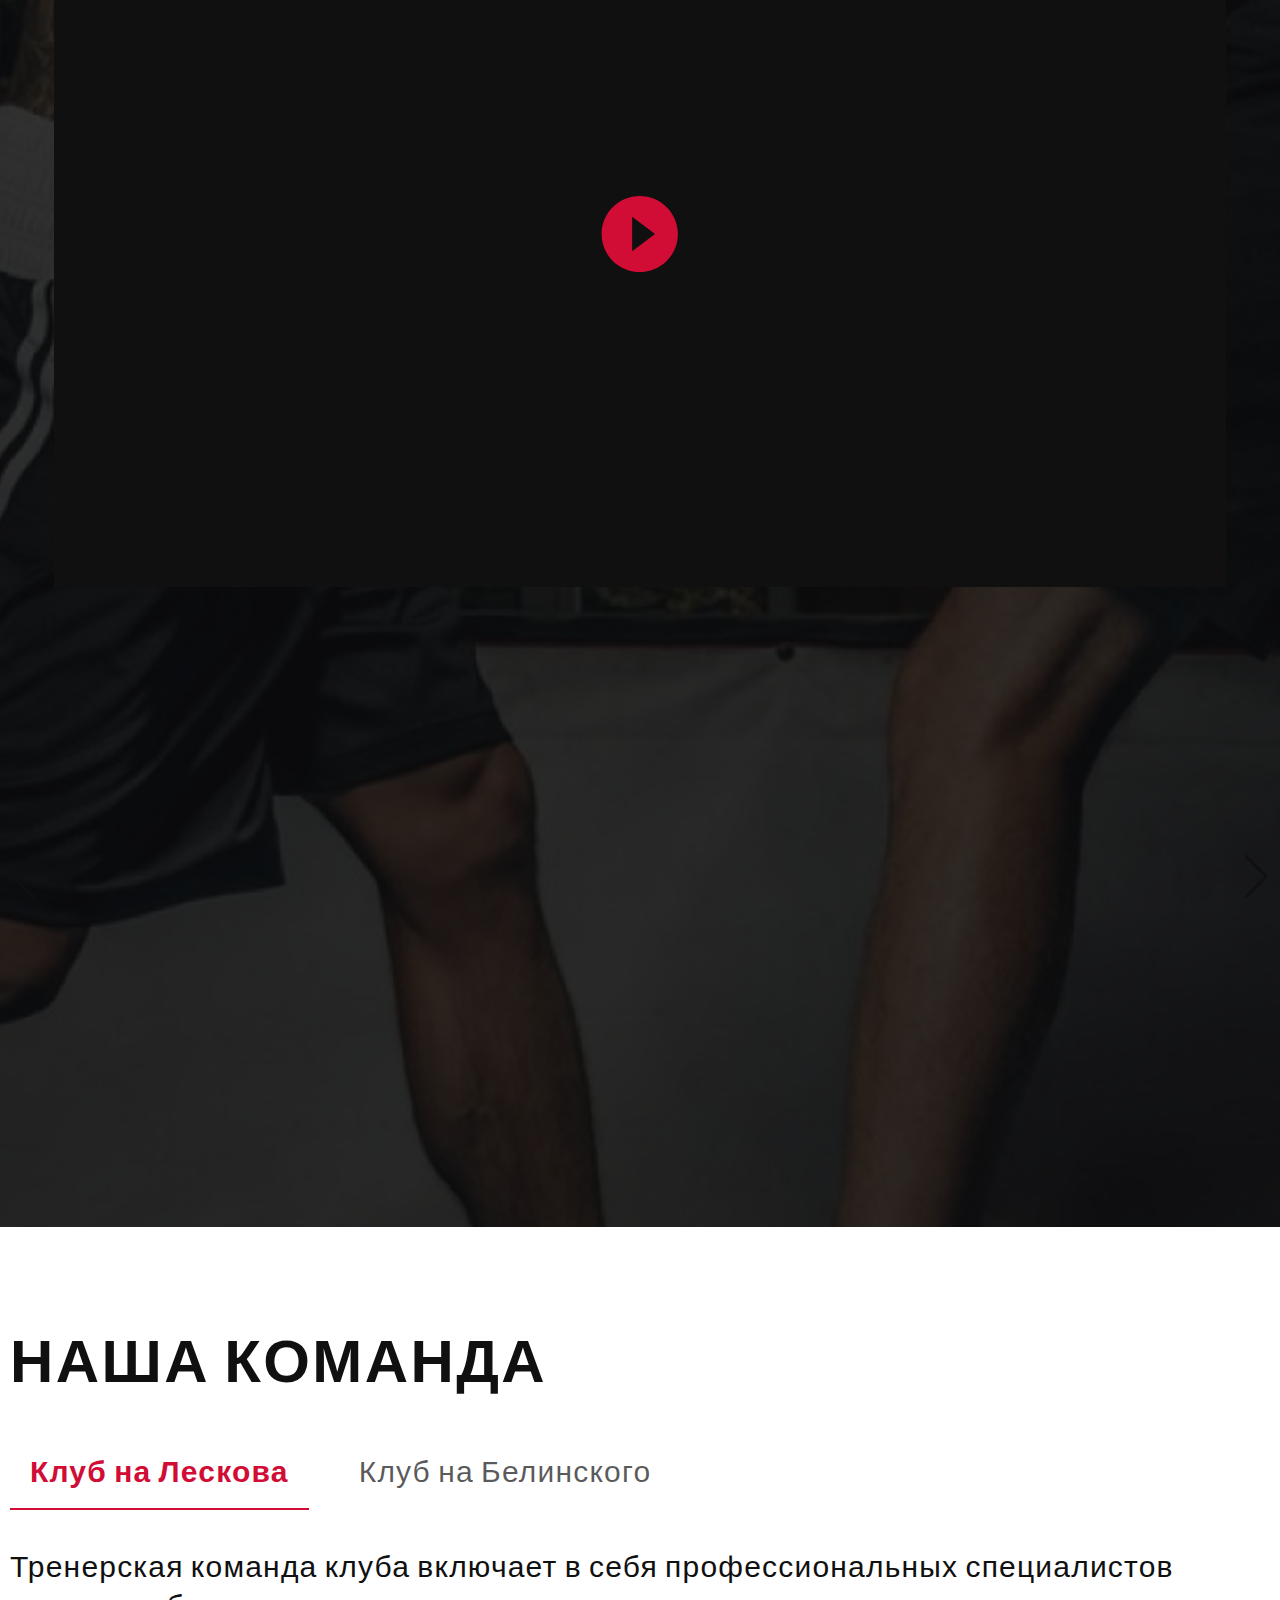
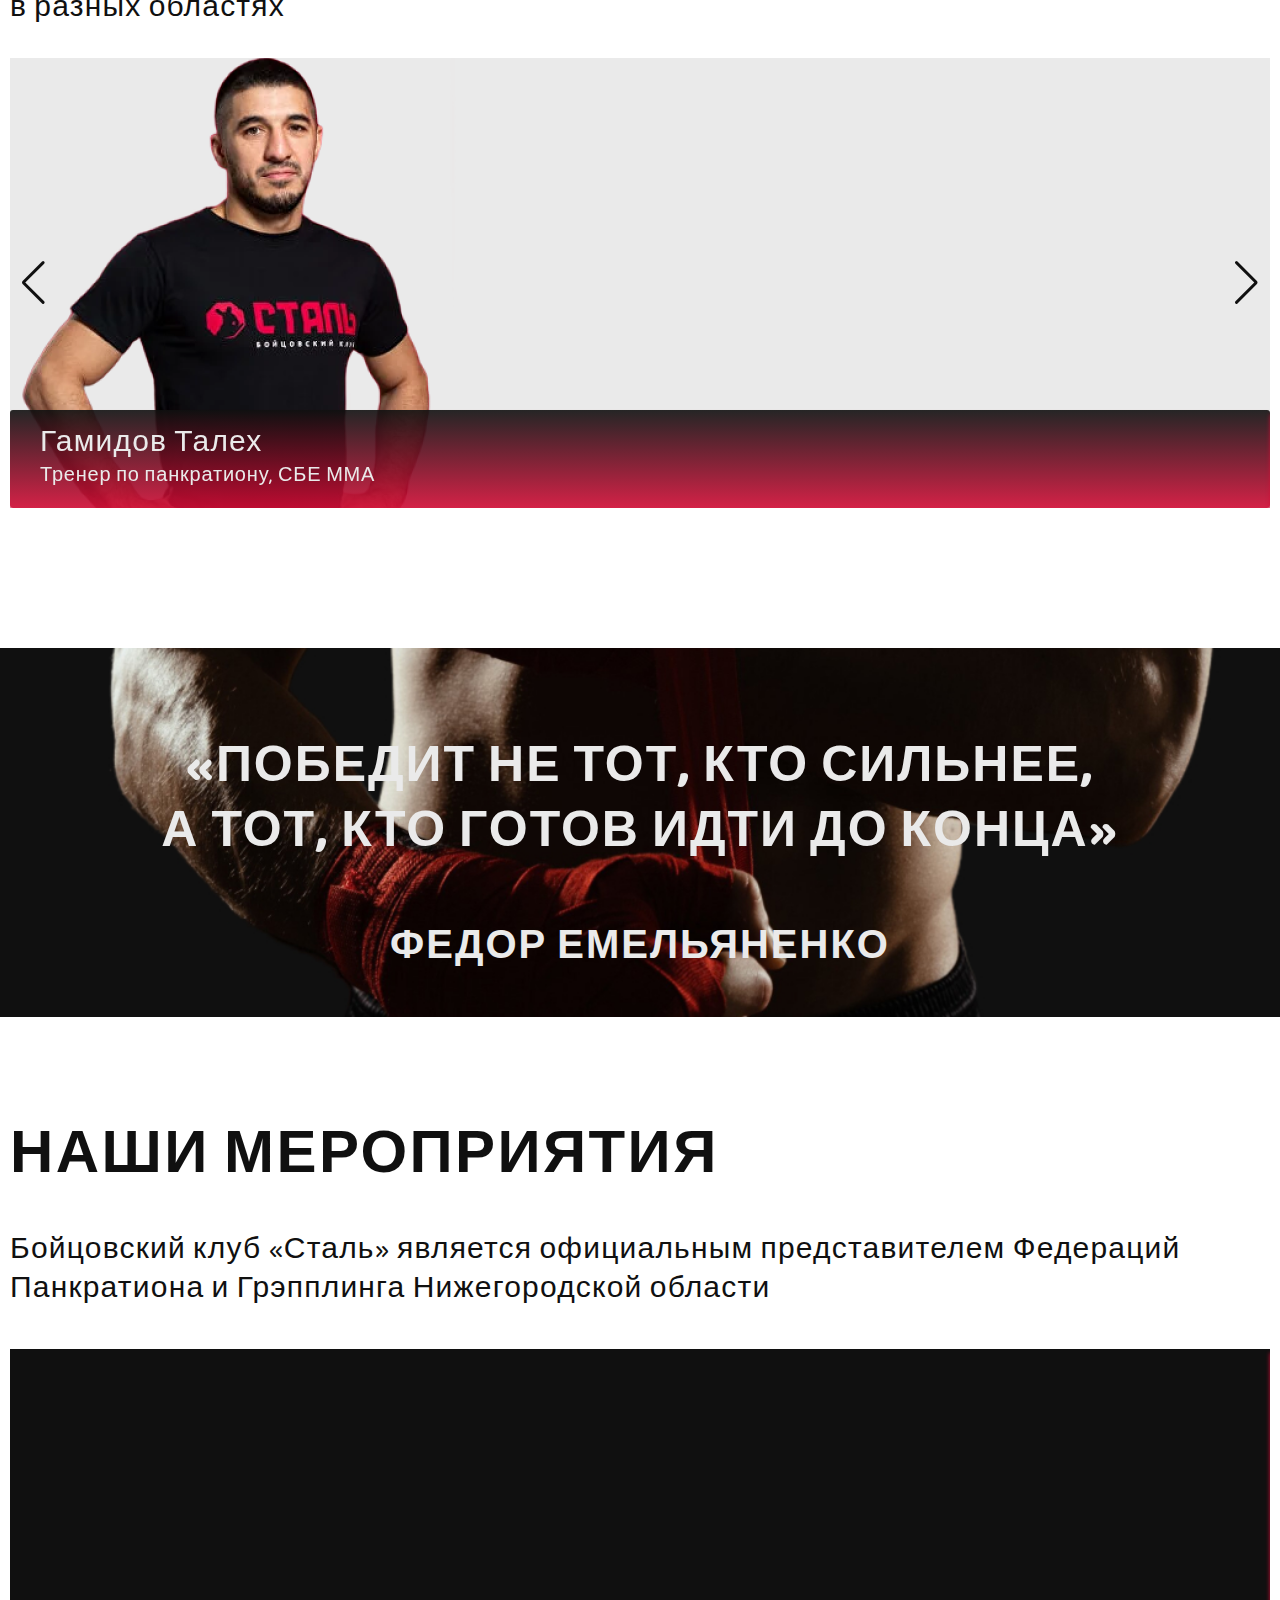
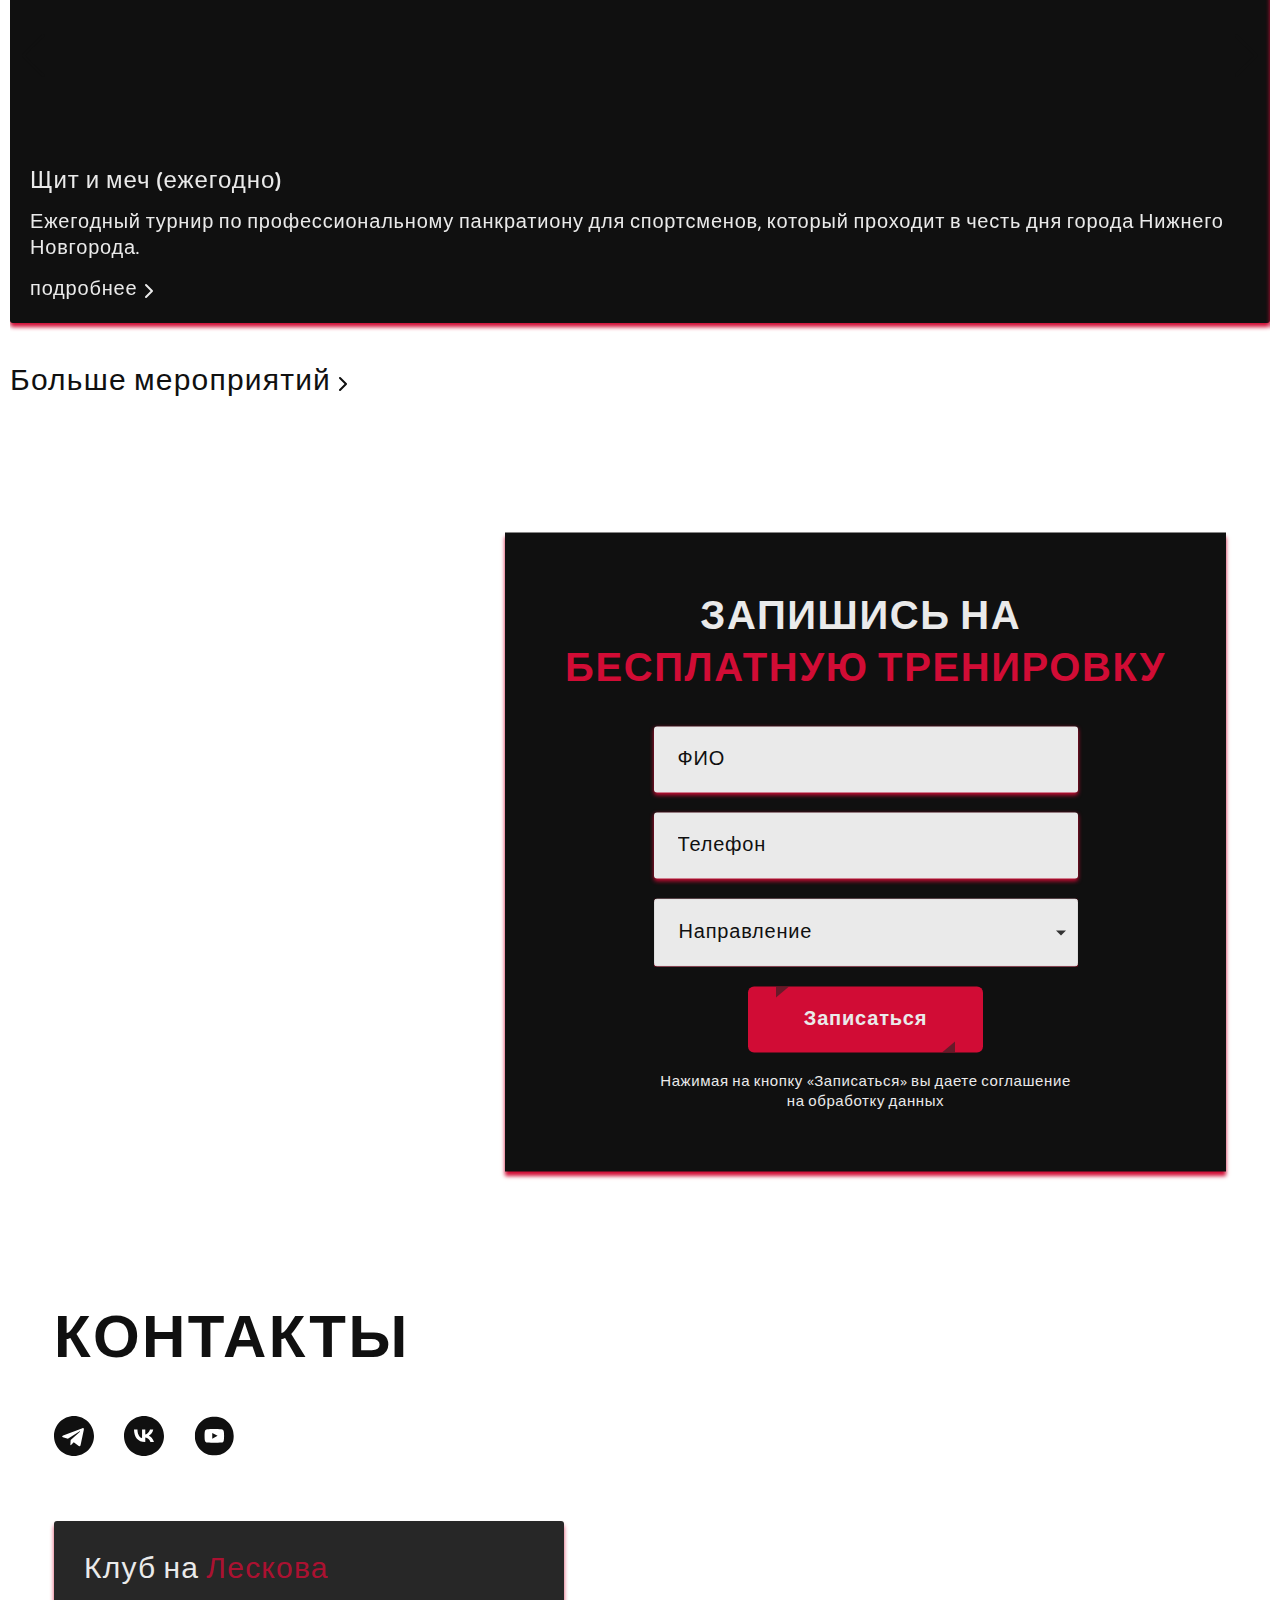
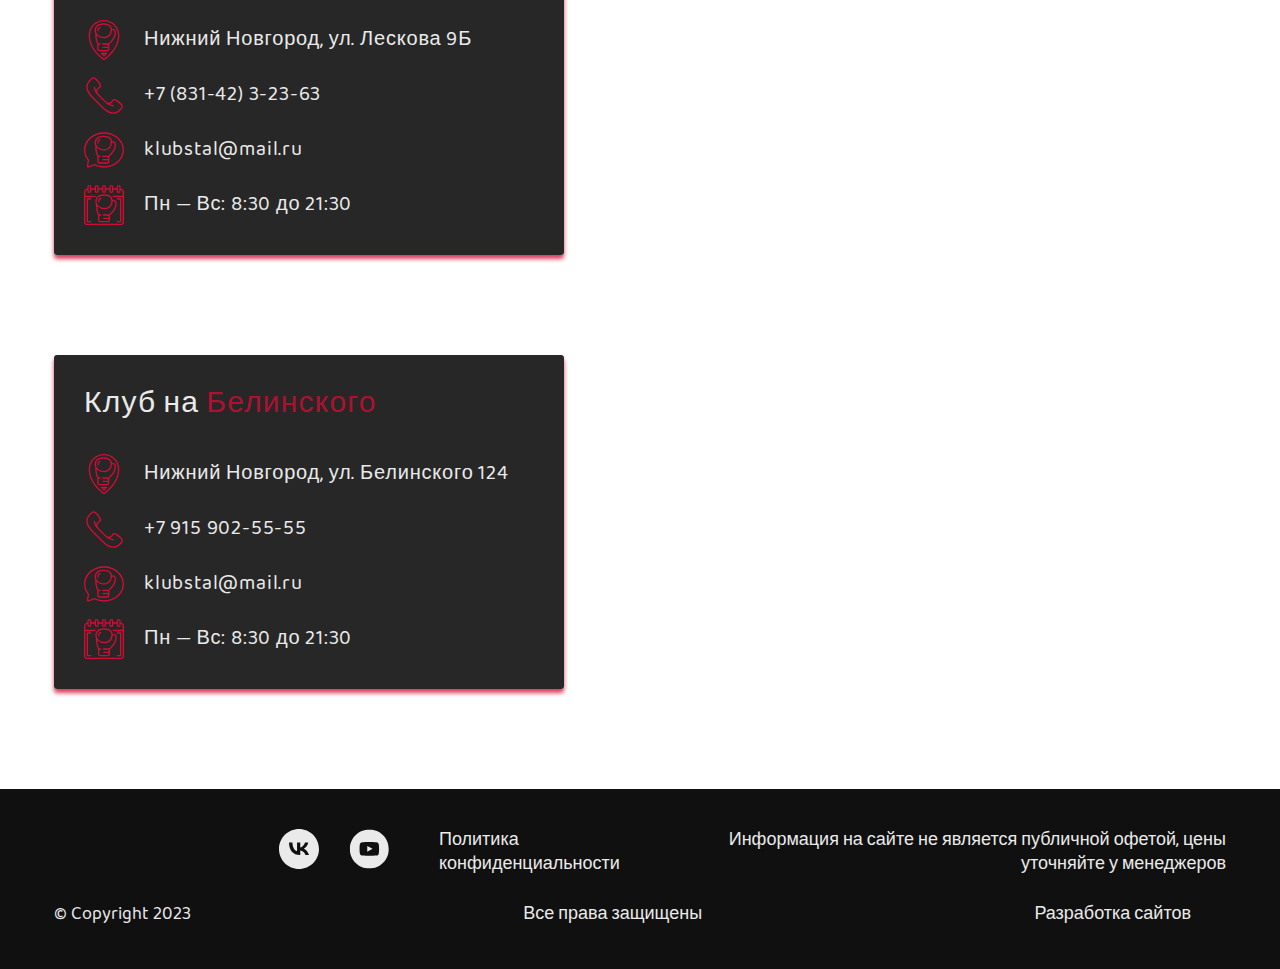
==== commit 0f651849: "Add files via upload" ====
--- a/index.html
+++ b/index.html
@@ -139,7 +139,7 @@
               <h2 class="hero__title"> Мы сделаем из тебя <span class="hero__title-color">бойца <span
                     class="hero__title-fs">!</span></span></h2>
               <div class="hero__text">Брось вызов самому себе и приходи на тренировки</div>
-              <button class="btn-reset btn">Записаться</button>
+              <button class="btn-reset btn" data-graph-path="product">Записаться</button>
             </div>
             <div class="hero__img">
               <img src="./img/hero-1.png" width="1920" height="844">
@@ -152,7 +152,7 @@
               <h2 class="hero__title"> Мы сделаем из тебя <span class="hero__title-color">бойца <span
                     class="hero__title-fs">!</span></span></h2>
               <div class="hero__text">Брось вызов самому себе и приходи на тренировки</div>
-              <button class="btn-reset btn">Записаться</button>
+              <button class="btn-reset btn" data-graph-path="product">Записаться</button>
             </div>
             <div class="hero__img">
               <img src="./img/hero-1.png" width="1920" height="844">
@@ -957,10 +957,10 @@
       <form action="#" class="form">
         <h2 class="form__title">запишись на <span class="form__title-color">бесплатную тренировку</span> </h2>
         <label class="form__label">
-          <input type="text" name="Имя" class="input-reset form__input" placeholder="ФИО">
+          <input type="text" name="Имя" class="input-reset form__input input-name" placeholder="ФИО">
         </label>
         <label class="form__label">
-          <input type="tel" name="Телефон" class="input-reset form__input" placeholder="Телефон">
+          <input type="tel" name="Телефон" class="input-reset form__input input-tel" placeholder="Телефон">
         </label>
         <label class="form__label">
           <select name="insterested" class="form__select">
@@ -969,7 +969,7 @@
             <option value="Interior_Design">Бокс</option>
           </select>
         </label>
-        <button class="btn-reset btn form__btn">Записаться</button>
+        <button class="btn-reset btn form__btn" data-graph-path="product">Записаться</button>
         <span class="form__text">Нажимая на кнопку «Записаться» вы даете соглашение на обработку данных</span>
       </form>
     </div>
@@ -1126,6 +1126,28 @@
   </div>
 </footer>
 
+    <div class="graph-modal forms-modal">
+  <div class="graph-modal__container forms-modal__container" role="dialog" aria-modal="true"
+    data-graph-target="product">
+    <button class="btn-reset js-modal-close graph-modal__close" aria-label="Закрыть модальное окно"></button>
+    <div class="graph-modal__content">
+
+      <form action="#" class="form">
+        <h2 class="form__title"><span class="form__title-color">Оставьте завку</span> </h2>
+        <div class="form__subtitle">Мы вам перезвоним в ближайшее время</div>
+        <label class="form__label">
+          <input type="text" name="Имя" class="input-reset form__input input-name" placeholder="ФИО">
+        </label>
+        <label class="form__label">
+          <input type="tel" name="Телефон" class="input-reset form__input input-tel" placeholder="Телефон">
+        </label>
+        <button class="btn-reset btn form__btn">Отправить</button>
+        <span class="form__text">Нажимая на кнопку «Отправить» вы даете соглашение на обработку данных</span>
+      </form>
+    </div>
+  </div>
+</div>
+
   </div>
 </body>
 
--- a/css/main.css
+++ b/css/main.css
@@ -1670,11 +1670,17 @@
   max-width: 424px;
   -webkit-box-shadow: 0 2px 4px 0 var(--krasnyy);
   box-shadow: 0 2px 4px 0 var(--krasnyy);
+  font-weight: 400;
+  font-size: 20px;
+  line-height: 130%;
+  letter-spacing: 0.04em;
+  color: var(--chernyy);
   background-color: var(--seryy-);
 }
 @media (max-width: 767.98px) {
   .form__input {
     padding: 15px;
+    font-size: 15px;
   }
 }
 .form__input::-webkit-input-placeholder {
@@ -1825,6 +1831,30 @@
 .form .choices__list[aria-expanded] .choices__item--selectable.is-highlighted {
   color: var(--seryy-);
   background-color: var(--krasnyy);
+}
+
+.forms-modal__container {
+  padding: 60px 40px;
+  max-width: 751px;
+  background-color: var(--chernyy);
+}
+.forms-modal .graph-modal__close {
+  width: 40px;
+  height: 40px;
+  background-image: url("../img/circle-x.svg");
+}
+.forms-modal .form {
+  position: relative;
+  top: 0;
+  margin-left: 0;
+  padding: 0;
+  max-width: 100%;
+  -webkit-box-shadow: none;
+  box-shadow: none;
+  background-color: transparent;
+  -webkit-transform: none;
+  -ms-transform: none;
+  transform: none;
 }
 
 .contact-section {
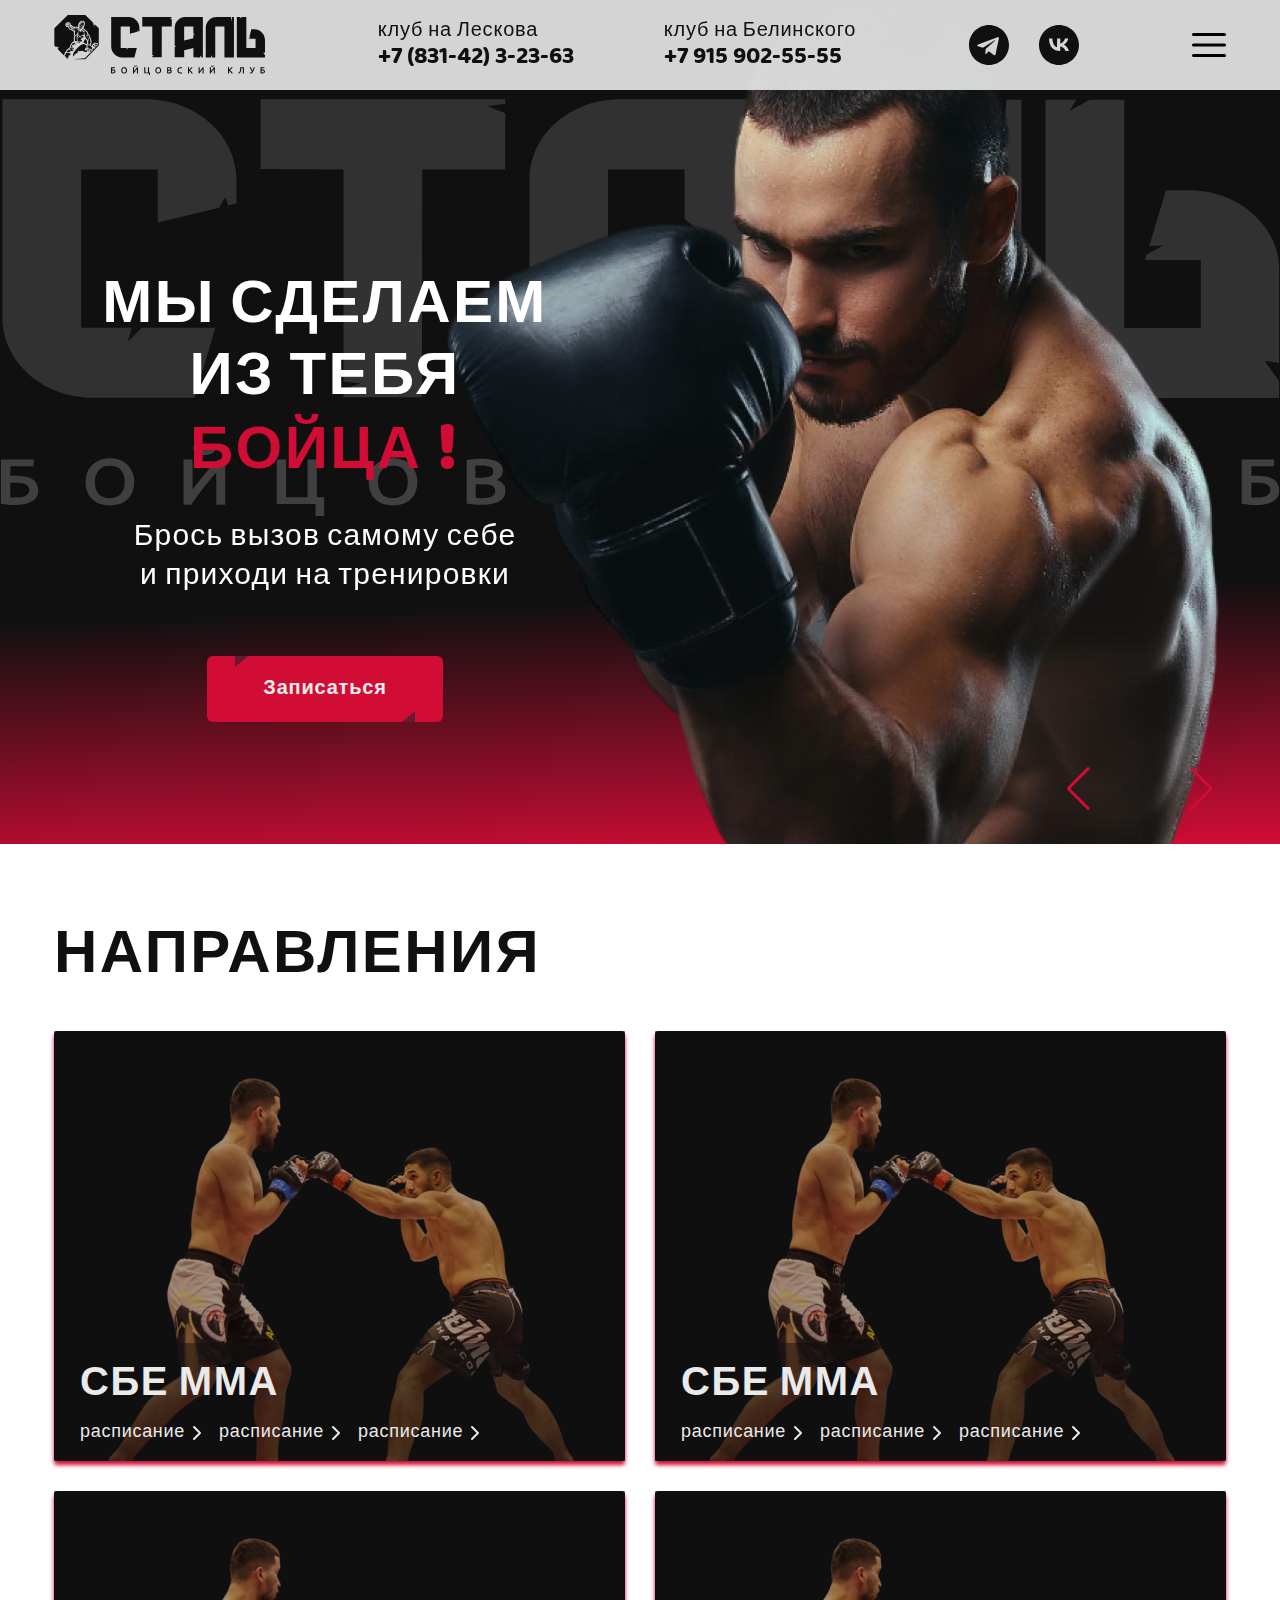
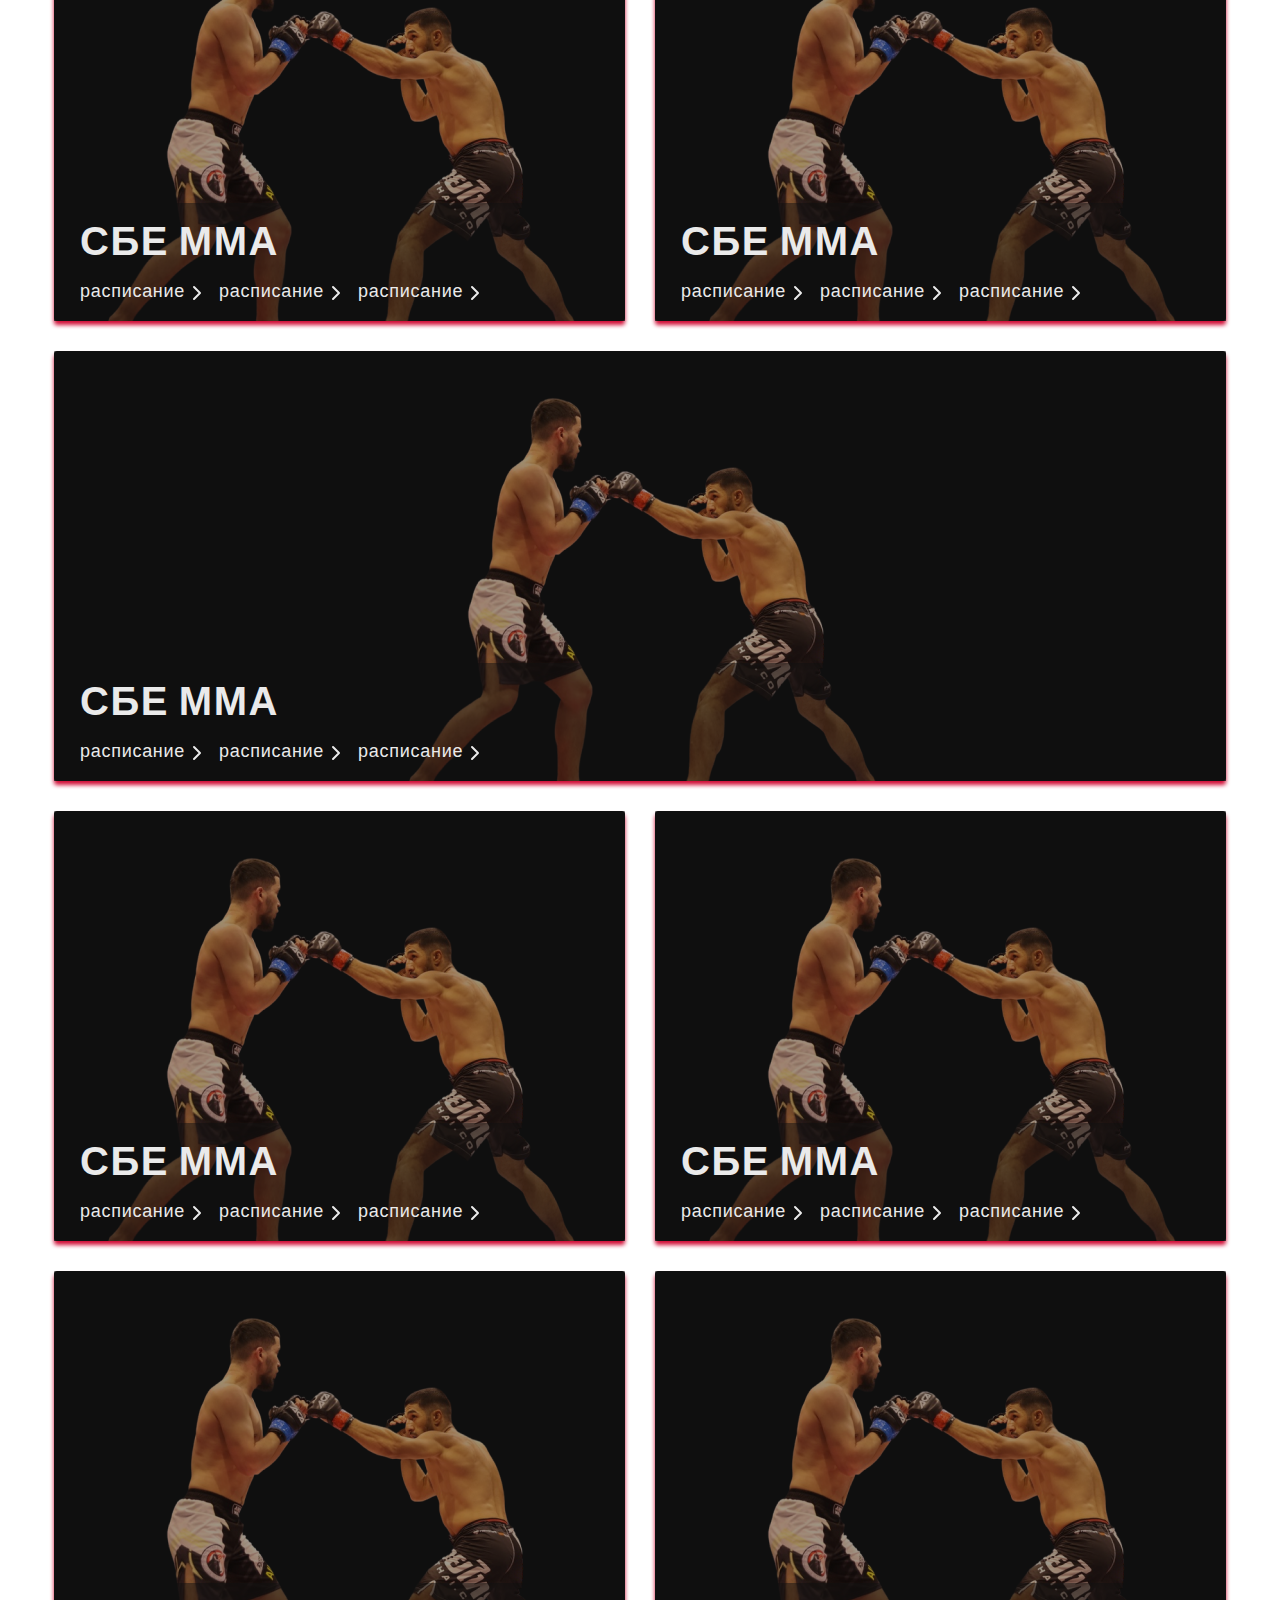
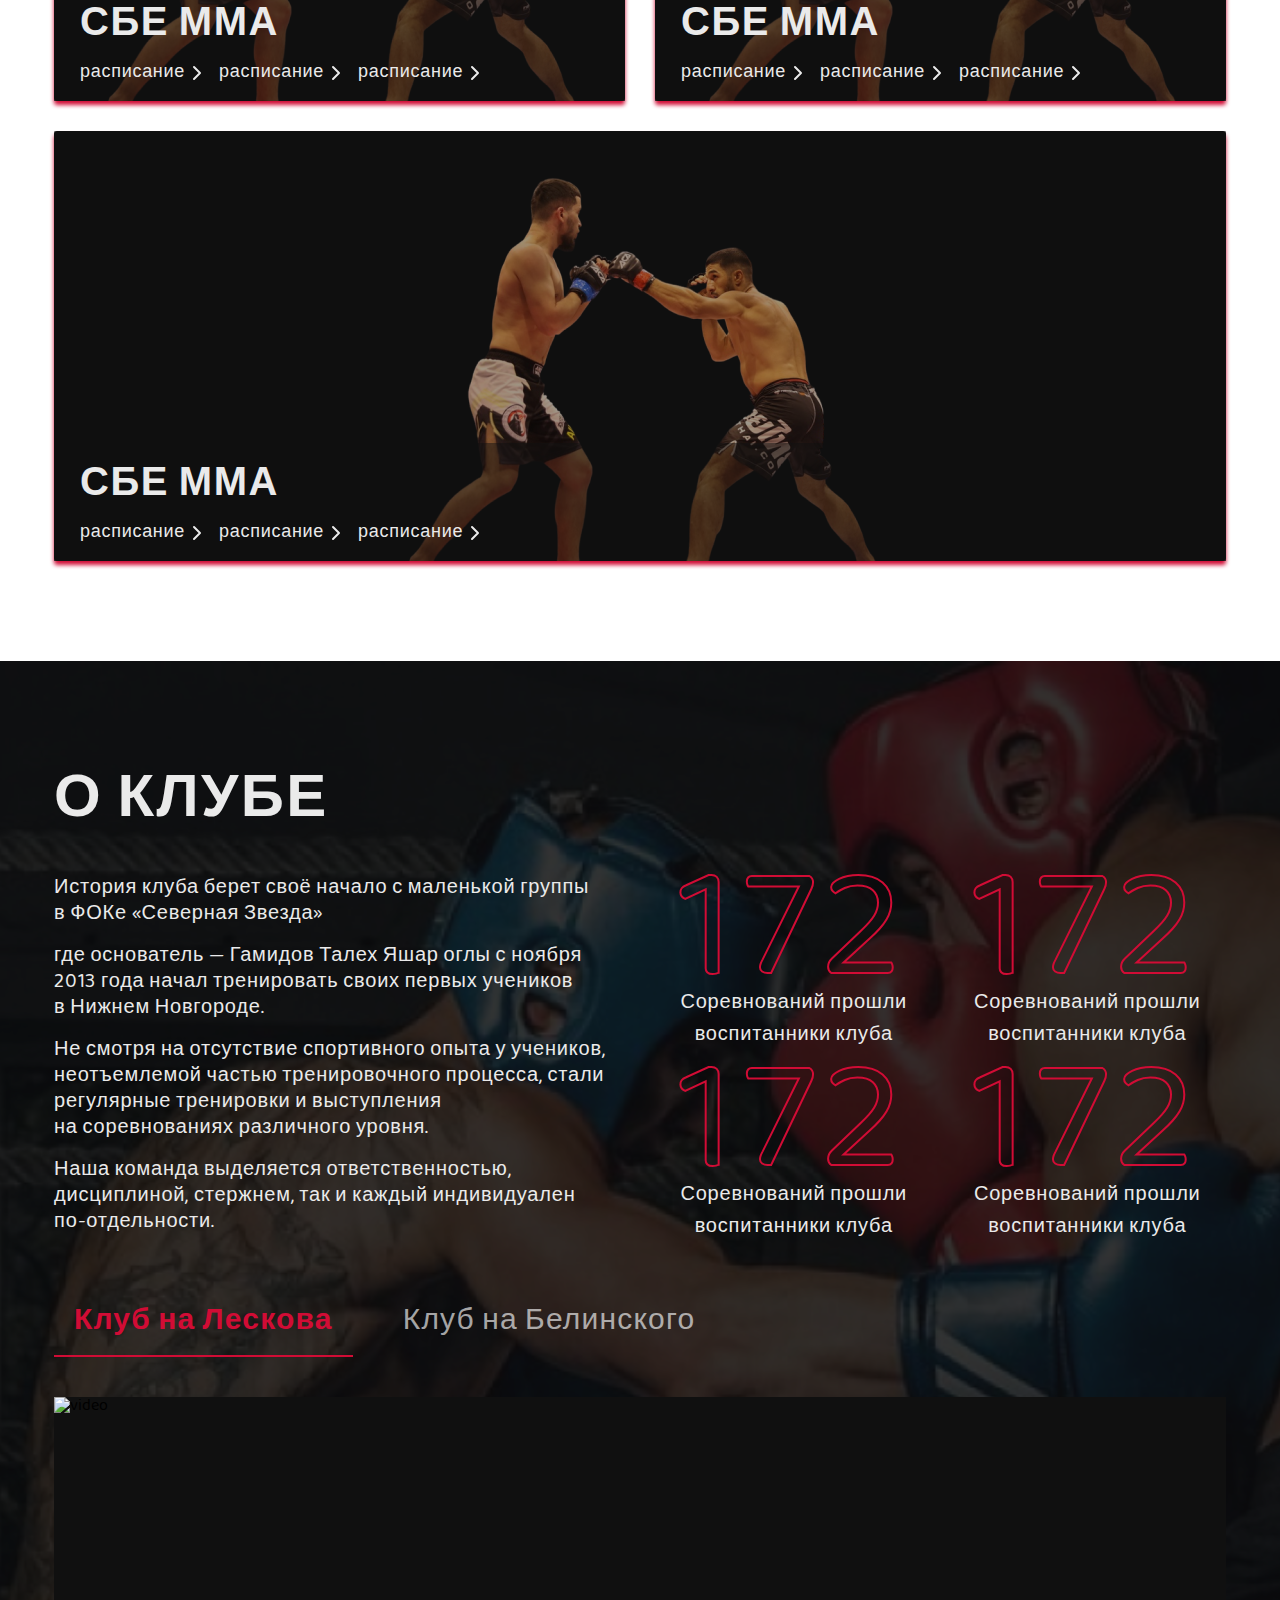
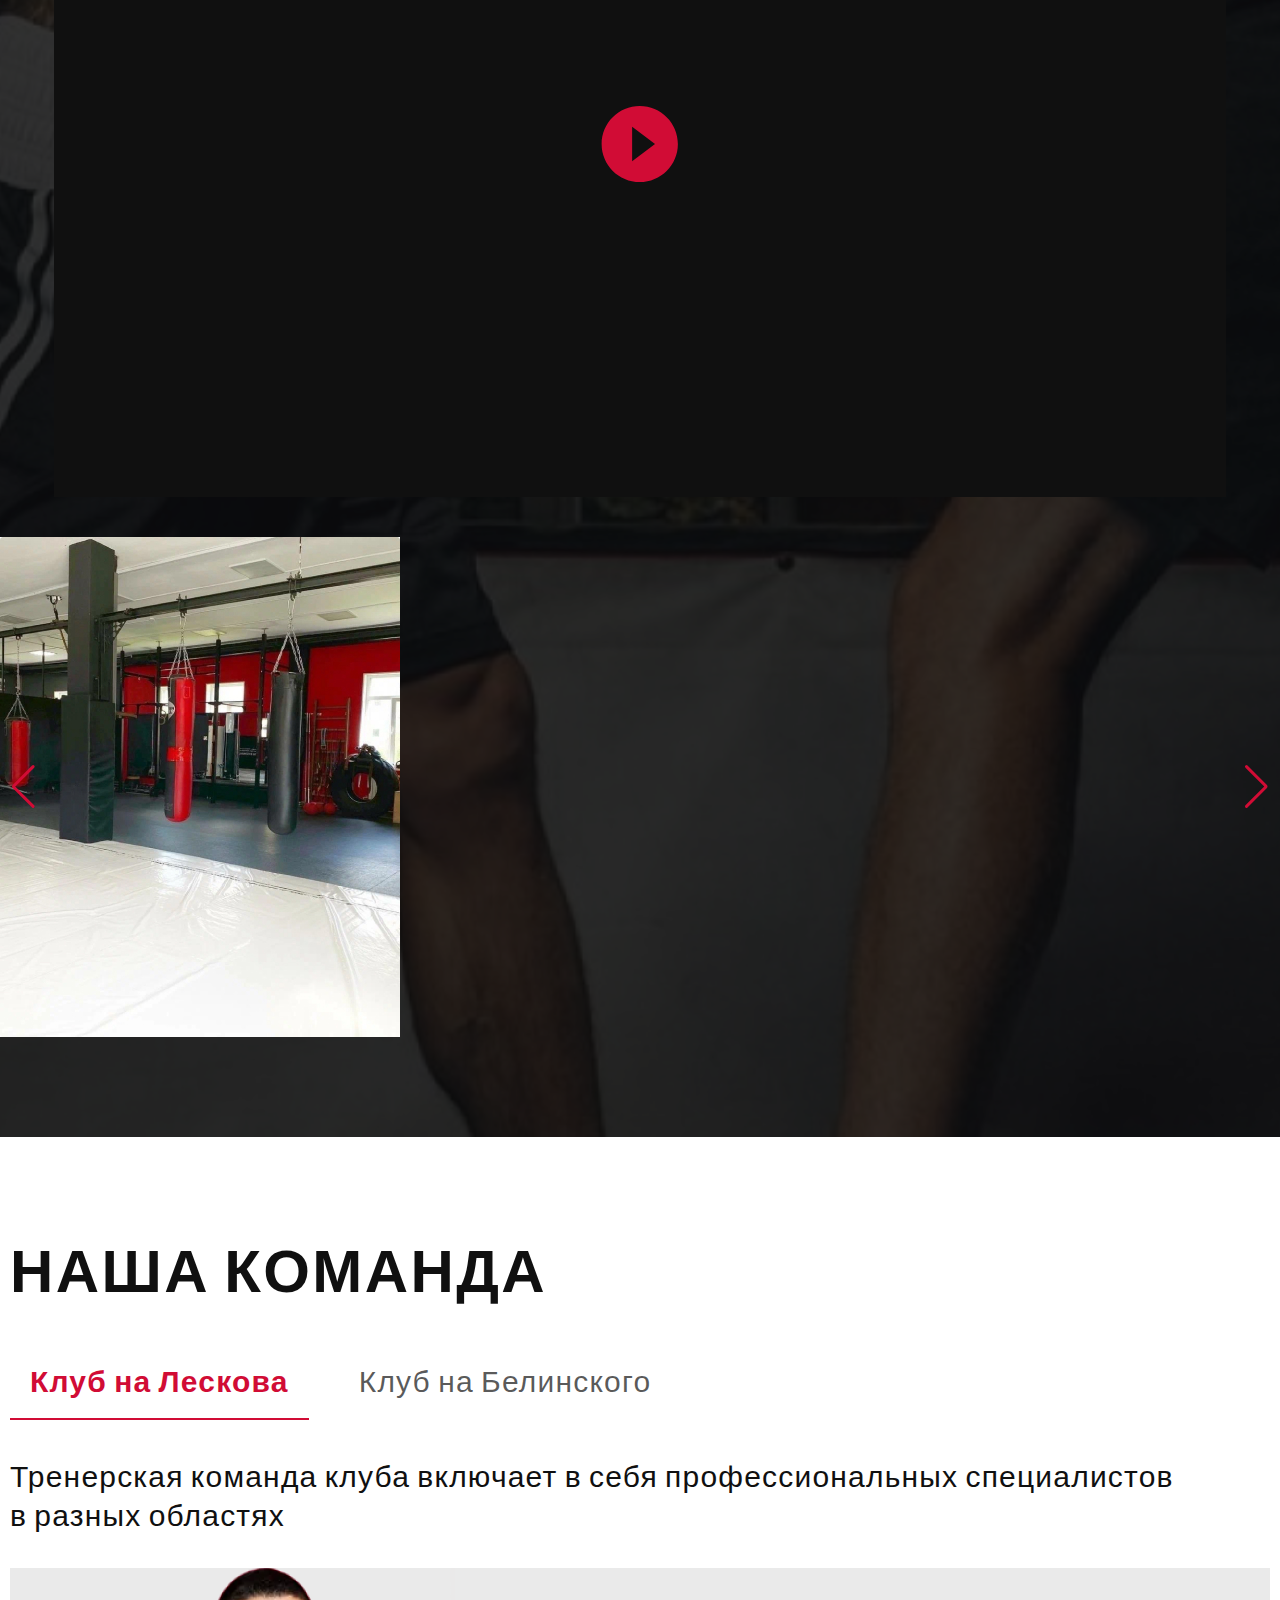
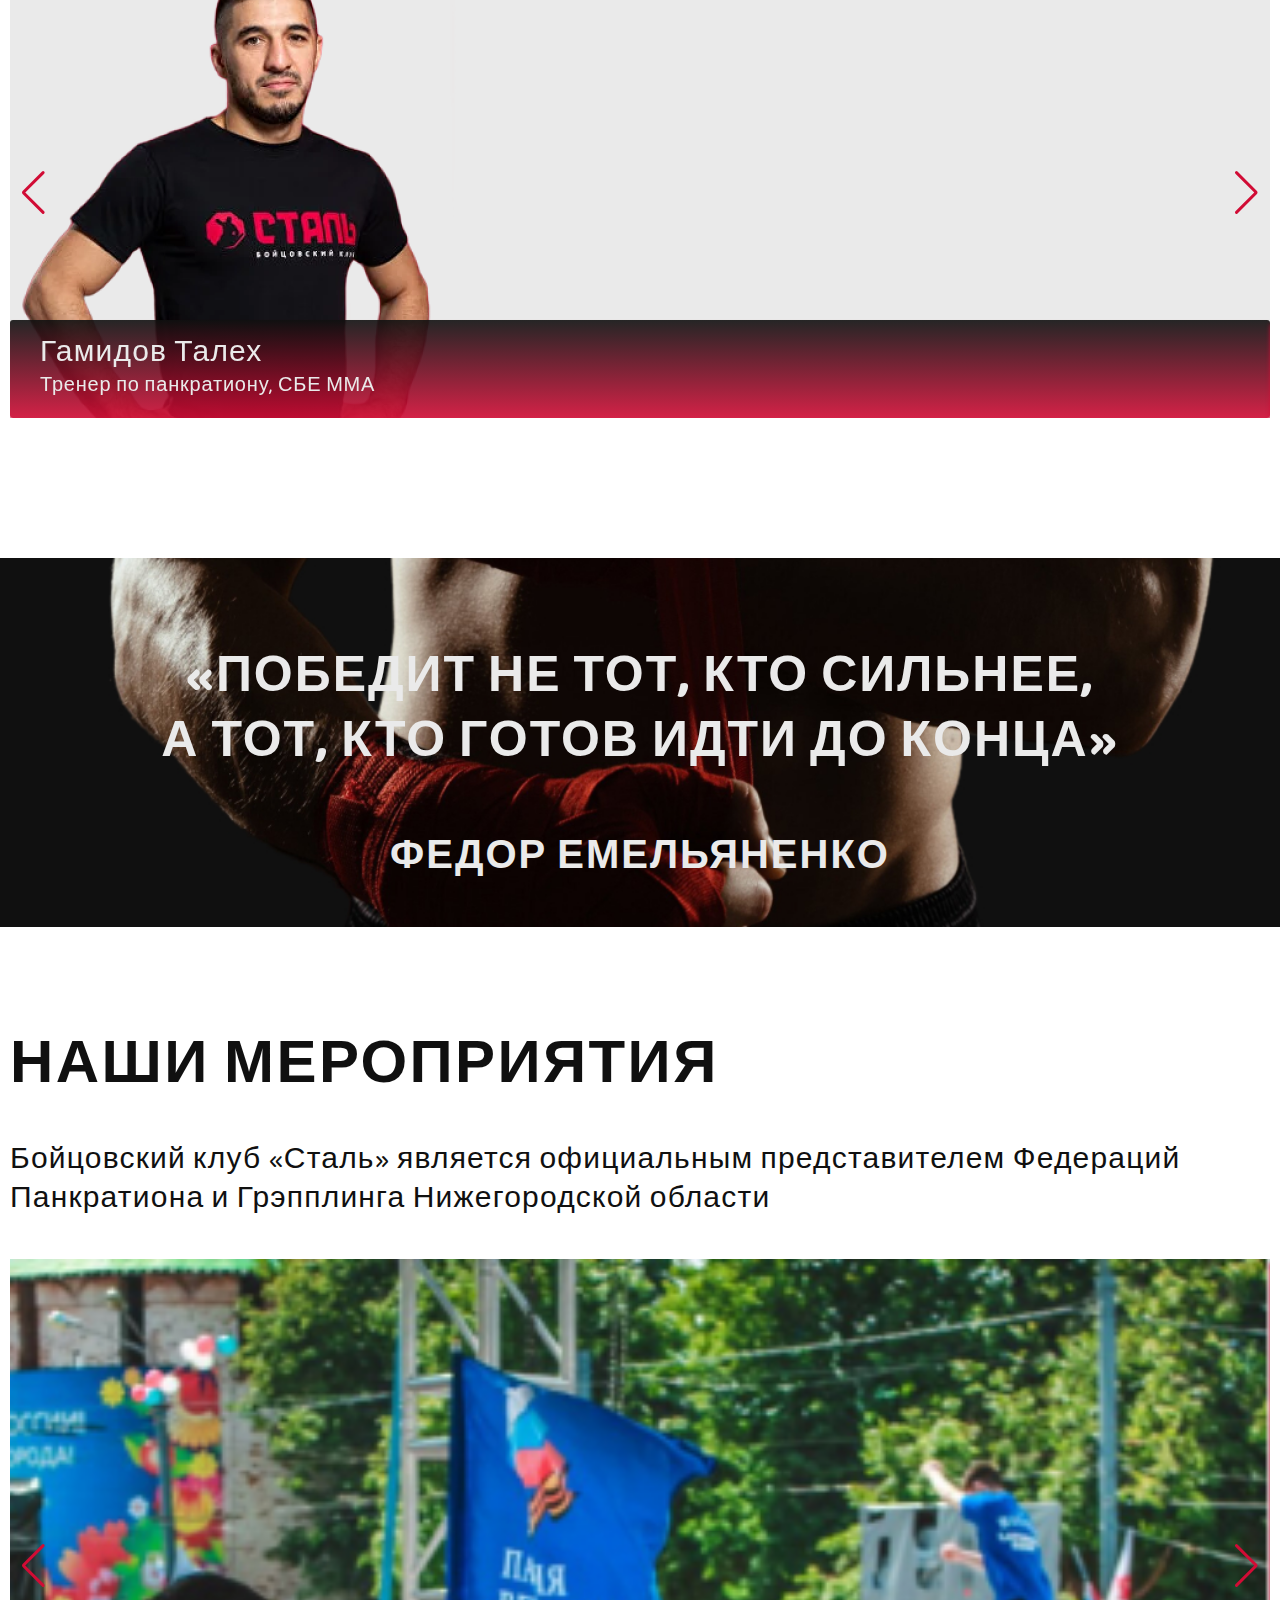
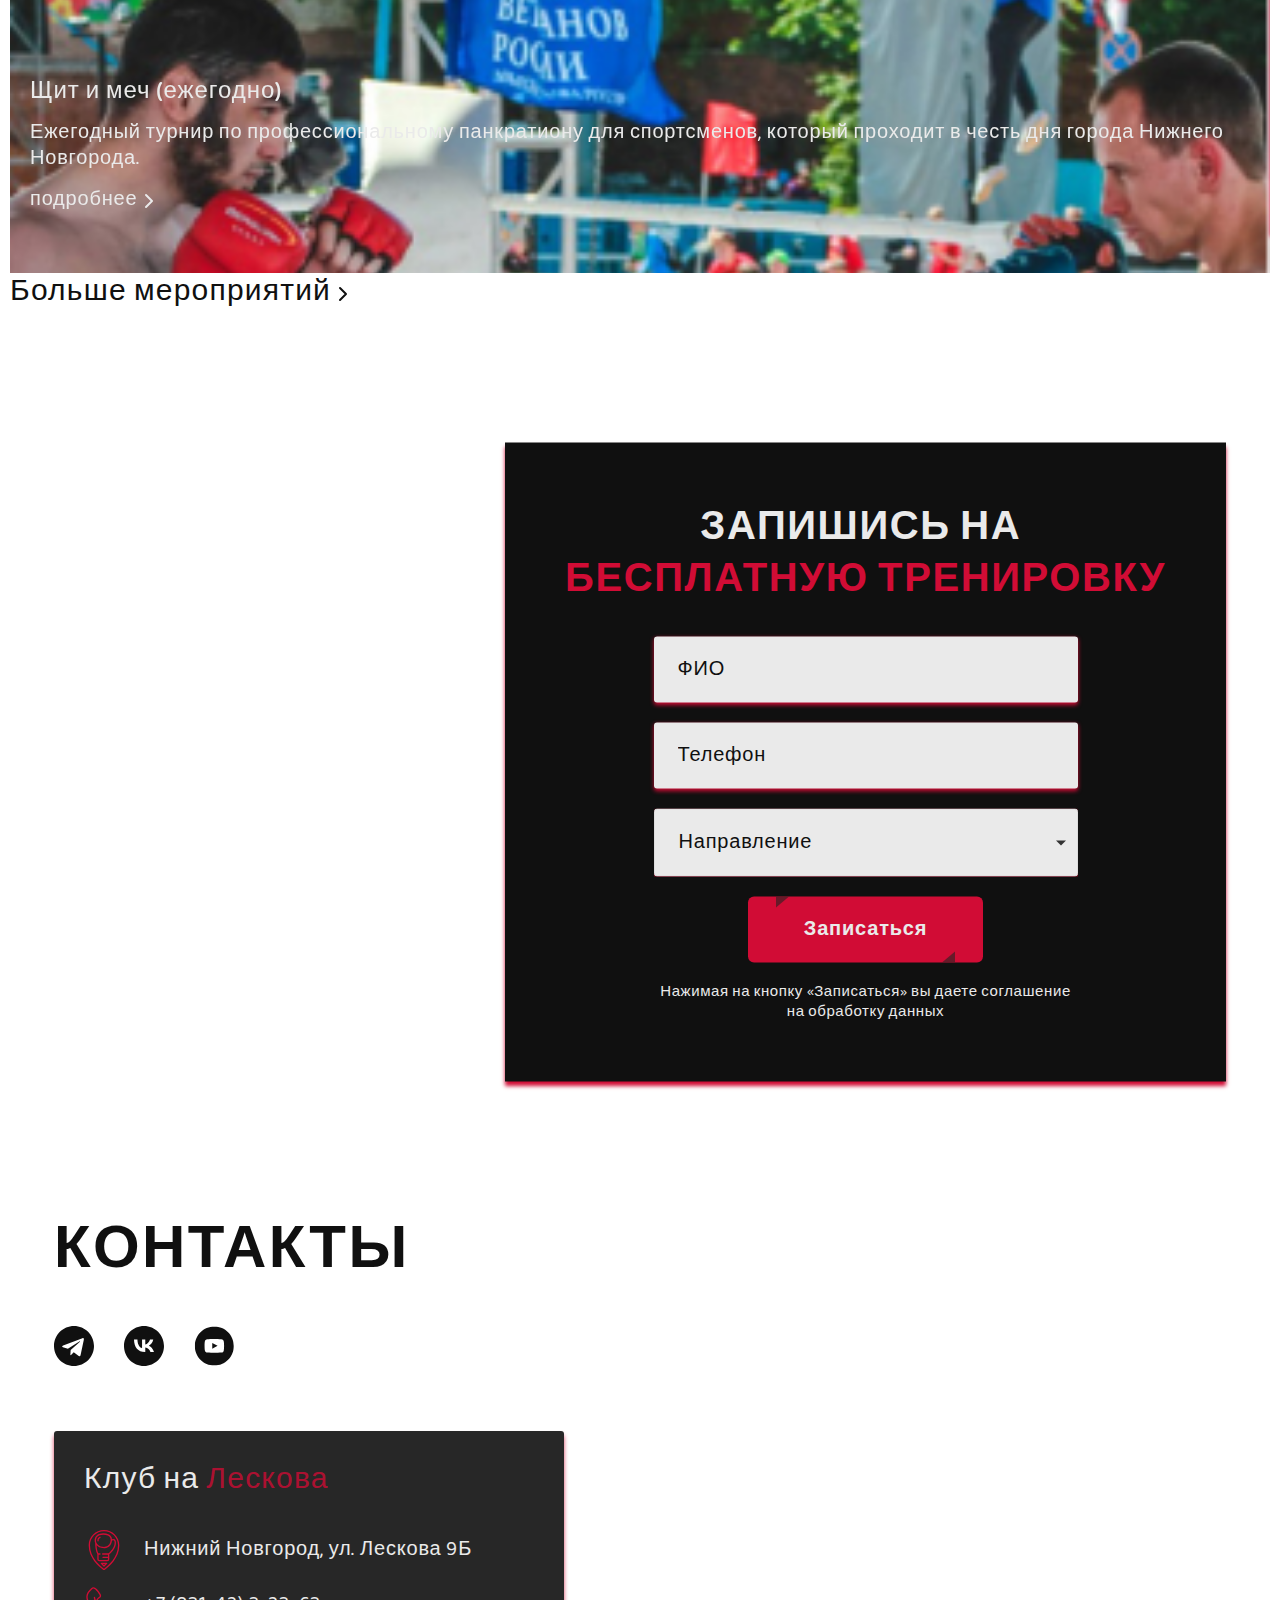
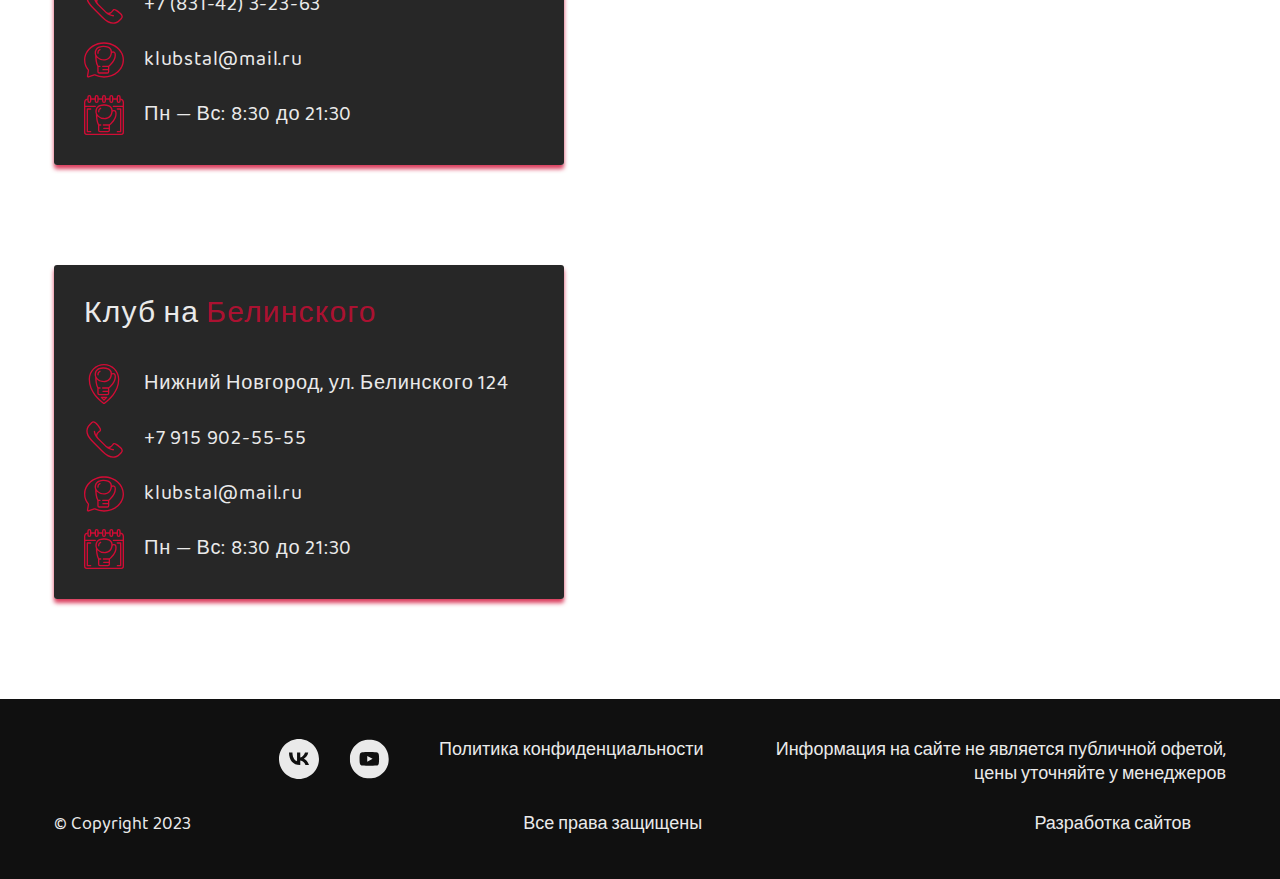
==== commit 2efddb94: "Add files via upload" ====
--- a/index.html
+++ b/index.html
@@ -69,6 +69,48 @@
       <button class="btn-reset burger" aria-label="Открыть меню" aria-expanded="false" data-burger>
         <span class="burger__line"></span>
       </button>
+      <ul class="list-reset menu" data-menu>
+        <li class="menu__item">
+          <a href="#" class="menu__btn">О клубе</a>
+        </li>
+        <li class="menu__item">
+          <button class="btn-reset menu__btn">Направления
+            <svg
+           width="24px"
+           height="24px"
+           viewBox="0 0 24 24"
+           aria-hidden="true"
+           class="menu__btn-icon">
+         <path fill="currentColor" d="M5.64645 8.64645c.19526-.19527.51184-.19527.7071 0L12 14.2929l5.6464-5.64645c.1953-.19527.5119-.19527.7072 0 .1952.19526.1952.51184 0 .7071L12 15.7071 5.64645 9.35355c-.19527-.19526-.19527-.51184 0-.7071Z"></path>
+         </svg>
+          </button>
+          <div class="dropdown">
+            <ul class="dropdown__list list-reset">
+              <li class="dropdown__item">
+                <a href="#" class="dropdown__link">СБЕ ММА</a>
+              </li>
+              <li class="dropdown__item">
+                <a href="#" class="dropdown__link">Панкратион</a>
+              </li>
+              <li class="dropdown__item">
+                <a href="#" class="dropdown__link">Тайский бокс</a>
+              </li>
+            </ul>
+          </div>
+        </li>
+        <li class="menu__item">
+          <a href="#" class="menu__btn">Мероприятия</a>
+        </li>
+        <li class="menu__item">
+          <a href="#" class="menu__btn">Полезное</a>
+        </li>
+        <li class="menu__item">
+          <a href="#" class="menu__btn">Контакты</a>
+        </li>
+        <li class="menu__item">
+          <a href="#" class="menu__btn">Магазин товаров</a>
+        </li>
+      </ul>
       <!-- <nav class="nav" title="Меню" data-menu>
         <ul class="list-reset nav__list">
           <li class="nav__item"><a href="#" class="nav__link">О клубе</a></li>
@@ -86,11 +128,11 @@
           <li class="nav__item"><a href="#" class="nav__link">Магазин товаров</a></li>
         </ul>
       </nav> -->
-      <div class="header__nav">
+      <!-- <div class="header__nav">
         <nav class="nav" aria-label="Сайт" data-menu>
           <ul class="list-reset menu nav__list">
             <li class="menu__item nav__item">
-              <a href="#" class="menu__link nav__link">О клубе</a>
+              <a href="#" class="menu__link nav__link">О клубе</a>
             </li>
             <li class="menu__item nav__item" data-has-children>
               <span data-controls="doka-submenu">Направления</span>
@@ -122,7 +164,7 @@
             </li>
           </ul>
         </nav>
-      </div>
+      </div> -->
     </div>
   </div>
 </header>
@@ -969,7 +1011,7 @@
             <option value="Interior_Design">Бокс</option>
           </select>
         </label>
-        <button class="btn-reset btn form__btn" data-graph-path="product">Записаться</button>
+        <button class="btn-reset btn form__btn" data-graph-path="thx">Записаться</button>
         <span class="form__text">Нажимая на кнопку «Записаться» вы даете соглашение на обработку данных</span>
       </form>
     </div>
@@ -1112,7 +1154,7 @@
           </a>
         </li>
       </ul>
-      <a href="/" class="footer__link">Политика конфиденциальности</a>
+      <a href="/" class="footer__link footer__link--fl-shrink">Политика конфиденциальности</a>
       <a href="/" class="footer__link footer__link--tr">Информация на сайте не является публичной офетой, цены уточняйте у менеджеров</a>
     </div>
     <div class="footer__bottom">
@@ -1131,7 +1173,6 @@
     data-graph-target="product">
     <button class="btn-reset js-modal-close graph-modal__close" aria-label="Закрыть модальное окно"></button>
     <div class="graph-modal__content">
-
       <form action="#" class="form">
         <h2 class="form__title"><span class="form__title-color">Оставьте завку</span> </h2>
         <div class="form__subtitle">Мы вам перезвоним в ближайшее время</div>
@@ -1146,6 +1187,12 @@
       </form>
     </div>
   </div>
+  <div class="graph-modal__container forms-modal__container" role="dialog" aria-modal="true" data-graph-target="thx">
+    <button class="btn-reset js-modal-close graph-modal__close" aria-label="Закрыть модальное окно"></button>
+    <div class="graph-modal__content">
+      <h2 class="form__title form__title--mb">Спасибо что<span class="form__title-color">выбрали нас</span> </h2>
+    </div>
+  </div>
 </div>
 
   </div>
--- a/css/main.css
+++ b/css/main.css
@@ -1,4 +1,3 @@
-@charset "UTF-8";
 :root {
   --font-family: "Baloo2", sans-serif;
   --second-family: "Ubuntu", sans-serif;
@@ -105,7 +104,7 @@
 
 .page__body {
   margin: 0;
-  min-width: 360px;
+  min-width: 320px;
   min-height: 100%;
   font-size: 16px;
 }
@@ -202,6 +201,11 @@
     display: none;
   }
 }
+@media (max-width: 768px) {
+  .contacts {
+    gap: 20px;
+  }
+}
 .contacts__tel {
   display: -webkit-box;
   display: -ms-flexbox;
@@ -218,10 +222,20 @@
   letter-spacing: 0.04em;
   color: var(--chernyy);
 }
+@media (max-width: 576px) {
+  .contacts__text {
+    font-size: 15px;
+  }
+}
 .contacts__tel-text {
   font-weight: 700;
   font-size: 24px;
   color: var(--chernyy);
+}
+@media (max-width: 576px) {
+  .contacts__tel-text {
+    font-size: 15px;
+  }
 }
 .contacts--active {
   position: absolute;
@@ -250,7 +264,7 @@
   justify-content: space-between;
   gap: 30px;
 }
-@media (max-width: 767.98px) {
+@media (max-width: 768px) {
   .social {
     gap: 20px;
   }
@@ -260,7 +274,7 @@
   width: 40px;
   height: 40px;
 }
-@media (max-width: 767.98px) {
+@media (max-width: 768px) {
   .social__link {
     width: 25px;
     height: 25px;
@@ -302,6 +316,7 @@
   color: #000;
   background-color: transparent;
   cursor: pointer;
+  z-index: 1000;
 }
 .burger::before, .burger::after {
   content: "";
@@ -381,206 +396,123 @@
   flex-shrink: 0;
 }
 
-.nav {
+.menu {
   position: absolute;
   right: 0;
   top: 0;
-  z-index: 100;
+  z-index: 10;
   display: none;
-  margin-top: 0;
-  height: 100vh;
-}
-.nav__list {
+  -webkit-box-orient: vertical;
+  -webkit-box-direction: normal;
+  -ms-flex-direction: column;
+  flex-direction: column;
+  -webkit-box-align: center;
+  -ms-flex-align: center;
+  align-items: center;
+  overflow-y: auto;
   border-radius: 0 0 3px 3px;
-  width: 473px;
+  width: 100%;
+  max-width: 400px;
   background: rgba(234, 234, 234, 0.9);
 }
-.nav__item {
+.menu.menu--active {
+  display: -webkit-inline-box;
+  display: -ms-inline-flexbox;
+  display: inline-flex;
+  padding-top: 90px;
+  height: 100%;
+  max-height: 440px;
+}
+
+.menu__item {
   position: relative;
-}
-.nav__item:hover > .nav__sub {
-  display: block;
-}
-.nav__link {
-  display: block;
-  padding: 18px 23px;
-  font-weight: 400;
-  font-size: 20px;
-  line-height: 130%;
-  letter-spacing: 0.04em;
-  color: var(--chernyy);
-}
-.nav__link:hover {
-  color: var(--seryy-);
-  background: rgba(209, 12, 53, 0.9);
-}
-.nav.menu--active {
-  display: block;
-}
-.nav__sub {
-  z-index: 1;
-  display: none;
-}
-.nav__sub .nav__item {
-  margin-bottom: 5px;
-}
-.nav__sub .nav__link {
-  display: block;
-  color: #333;
-}
-.nav__sub .nav__link:hover {
-  color: var(--seryy-);
-  background: rgba(209, 12, 53, 0.9);
-}
-
-.menu {
-  min-width: -webkit-max-content;
-  min-width: -moz-max-content;
-  min-width: max-content;
-  background: rgba(234, 234, 234, 0.9);
+  width: 100%;
 }
 
 .menu__btn,
 .menu__link {
+  display: inline-block;
   display: -webkit-box;
   display: -ms-flexbox;
   display: flex;
   -webkit-box-align: center;
   -ms-flex-align: center;
   align-items: center;
-  border: none;
   padding: 18px 23px;
   width: 100%;
   font-weight: 400;
   font-size: 20px;
   line-height: 130%;
   letter-spacing: 0.04em;
+  -moz-text-align-last: left;
+  text-align-last: left;
   color: var(--chernyy);
   -webkit-transition: background-color 0.2s linear;
   transition: background-color 0.2s linear;
   cursor: pointer;
 }
-@media (max-width: 767.98px) {
+@media (max-width: 768px) {
   .menu__btn,
   .menu__link {
     padding: 10px 20px;
   }
 }
-
-.menu__link:hover,
-.menu__btn:hover,
-.menu__btn[aria-expanded=true] {
-  color: var(--seryy-);
-  background: rgba(209, 12, 53, 0.9);
-}
-
-.menu-submenu .menu__link:hover,
-.menu-submenu .menu__btn:hover,
-.menu-submenu .menu__btn[aria-expanded=true] {
-  color: var(--seryy-);
-  background: rgba(209, 12, 53, 0.9);
-}
-
-.menu-submenu .menu__link:focus-visible,
-.menu-submenu .menu__btn:focus-visible {
-  outline: #000 solid 2px;
-  outline-offset: -3px;
-}
-
-.menu__btn-icon {
-  color: inherit;
-  -webkit-transition: -webkit-transform 0.1s linear;
-  transition: -webkit-transform 0.1s linear;
-  transition: transform 0.1s linear;
-  transition: transform 0.1s linear, -webkit-transform 0.1s linear;
-}
-
-.menu-submenu .menu__btn-icon {
-  -webkit-transform: rotate(-90deg);
-  -ms-transform: rotate(-90deg);
-  transform: rotate(-90deg);
-}
-
-.menu__btn[aria-expanded=true] .menu__btn-icon {
-  -webkit-transform: rotate(180deg);
-  -ms-transform: rotate(180deg);
-  transform: rotate(180deg);
-}
-
-.menu-submenu .menu__btn[aria-expanded=true] .menu__btn-icon {
-  -webkit-transform: rotate(90deg);
-  -ms-transform: rotate(90deg);
-  transform: rotate(90deg);
-}
-
-/* Вложенное меню */
-.menu .menu {
-  display: -webkit-box;
-  display: -ms-flexbox;
-  display: flex;
-  -webkit-box-orient: vertical;
-  -webkit-box-direction: normal;
-  -ms-flex-direction: column;
-  flex-direction: column;
-  gap: 8px;
-  -webkit-padding-start: 3rem;
-  padding-inline-start: 3rem;
-}
-
-/* Первый уровень вложенности */
-.enhanced .menu .menu {
+@media (any-hover: hover) {
+  .menu__btn:hover,
+  .menu__link:hover {
+    color: var(--seryy-);
+    background-color: var(--krasnyy);
+  }
+}
+
+.menu__btn--active {
+  color: var(--seryy-);
+  background-color: var(--krasnyy);
+}
+.menu__btn--active svg {
+  -webkit-transform: rotate(-180deg);
+  -ms-transform: rotate(-180deg);
+  transform: rotate(-180deg);
+}
+
+.dropdown {
   position: absolute;
   left: 0;
-  top: 10%;
-  -webkit-padding-start: 0;
-  padding-inline-start: 0;
-}
-
-.menu[hidden] {
-  display: none;
-}
-
-@media all and (width <= 768px) {
-  .nav {
-    width: 100%;
-  }
-  .menu {
-    display: -webkit-box;
-    display: -ms-flexbox;
-    display: flex;
-    -webkit-box-orient: vertical;
-    -webkit-box-direction: normal;
-    -ms-flex-direction: column;
-    flex-direction: column;
-    width: 100%;
-    gap: 6px;
-  }
-  .menu__btn {
-    -webkit-box-pack: justify;
-    -ms-flex-pack: justify;
-    justify-content: space-between;
-    width: 100%;
-    background-color: transparent;
-  }
-  .menu-submenu .menu__btn-icon {
-    -webkit-transform: initial;
-    -ms-transform: initial;
-    transform: initial;
-  }
-  .menu-submenu .menu__btn[aria-expanded=true] .menu__btn-icon {
-    -webkit-transform: rotate(180deg);
-    -ms-transform: rotate(180deg);
-    transform: rotate(180deg);
-  }
-  /* Первый уровень вложенности */
-  .enhanced .menu .menu,
-  .enhanced .menu .menu .menu {
-    position: relative;
-    left: 0;
-    top: 0;
-    padding-inline: 1em 1em;
-  }
-}
+  top: 100%;
+  z-index: 1;
+  width: 100%;
+  background: rgb(234, 234, 234);
+  opacity: 0;
+  visibility: hidden;
+  -webkit-transition: opacity 0.3s ease-in-out, visibility 0.3s ease-in-out;
+  transition: opacity 0.3s ease-in-out, visibility 0.3s ease-in-out;
+}
+
+.dropdown--active {
+  opacity: 1;
+  visibility: visible;
+}
+
+.dropdown__link {
+  display: inline-block;
+  padding: 18px 23px;
+  width: 100%;
+  font-weight: 400;
+  font-size: 20px;
+  line-height: 130%;
+  letter-spacing: 0.04em;
+  color: var(--chernyy);
+  -webkit-transition: background-color 0.2s linear;
+  transition: background-color 0.2s linear;
+  cursor: pointer;
+}
+@media (any-hover: hover) {
+  .dropdown__link:hover {
+    color: var(--seryy-);
+    background-color: var(--krasnyy);
+  }
+}
+
 .btn {
   position: relative;
   border-radius: 6px;
@@ -641,7 +573,7 @@
     font-size: 40px;
   }
 }
-@media (max-width: 767.98px) {
+@media (max-width: 768px) {
   .title {
     margin-bottom: 16px;
     font-size: 24px;
@@ -667,7 +599,7 @@
     font-size: 40px;
   }
 }
-@media (max-width: 767.98px) {
+@media (max-width: 768px) {
   .page-title {
     font-size: 24px;
   }
@@ -680,7 +612,7 @@
   grid-template-columns: repeat(12, 1fr);
   gap: 30px;
 }
-@media (max-width: 767.98px) {
+@media (max-width: 768px) {
   .grid {
     -ms-grid-columns: (1fr)[2];
     grid-template-columns: repeat(2, 1fr);
@@ -766,7 +698,7 @@
   justify-content: flex-start;
   margin-bottom: 40px;
 }
-@media (max-width: 767.98px) {
+@media (max-width: 768px) {
   .tabs__nav {
     margin-bottom: 15px;
   }
@@ -790,7 +722,7 @@
     color: var(--krasnyy);
   }
 }
-@media (max-width: 767.98px) {
+@media (max-width: 768px) {
   .tabs__nav-btn {
     padding: 0;
     font-size: 15px;
@@ -812,7 +744,7 @@
     font-size: 20px;
   }
 }
-@media (max-width: 767.98px) {
+@media (max-width: 768px) {
   .tabs__text {
     font-size: 15px;
   }
@@ -828,19 +760,26 @@
   color: var(--krasnyy);
   background-color: transparent;
 }
-@media (max-width: 767.98px) {
+@media (max-width: 768px) {
   .tabs .tabs__nav-btn--active {
     font-size: 15px;
   }
 }
 
 .header {
+  position: fixed;
   left: 0;
   top: 0;
   z-index: 100;
   padding: 15px 0;
   width: 100%;
-  background-color: rgba(234, 234, 234, 0.7);
+  background-color: rgba(234, 234, 234, 0.9);
+}
+.header .burger--active {
+  position: relative;
+}
+.header--rel {
+  position: relative;
 }
 .header__content {
   position: relative;
@@ -855,12 +794,12 @@
   justify-content: space-between;
   gap: 20px;
 }
-@media (max-width: 767.98px) {
+@media (max-width: 1024.98px) {
   .header__content {
     gap: 14px;
   }
 }
-@media (max-width: 767.98px) {
+@media (max-width: 1024.98px) {
   .header__logo {
     width: 106px;
     height: 30px;
@@ -870,14 +809,14 @@
   position: absolute;
   left: 0;
   top: 75px;
+  display: none;
   overflow-y: auto;
   width: 100%;
-  height: calc(100vh - 85px);
-}
-@media (max-width: 767.98px) {
+  height: 400px;
+}
+@media (max-width: 768px) {
   .header__nav {
     top: 45px;
-    height: calc(100vh - 45px);
   }
 }
 
@@ -892,7 +831,7 @@
     height: 650px;
   }
 }
-@media (max-width: 767.98px) {
+@media (max-width: 768px) {
   .hero {
     padding-top: 70px;
     height: auto;
@@ -916,7 +855,7 @@
   -ms-transform: translateX(-50%);
   transform: translateX(-50%);
 }
-@media (max-width: 767.98px) {
+@media (max-width: 768px) {
   .hero::before {
     top: 20%;
   }
@@ -930,7 +869,7 @@
     height: 650px;
   }
 }
-@media (max-width: 767.98px) {
+@media (max-width: 768px) {
   .hero__slider {
     height: auto;
   }
@@ -951,32 +890,22 @@
   width: 170px;
   height: 50px;
 }
-@media (max-width: 767.98px) {
+@media (max-width: 768px) {
   .hero__slider-btns {
     display: none;
   }
 }
 .hero__slider-prev {
   padding: 5px;
-  color: var(--chernyy);
+  color: var(--krasnyy);
   -webkit-transition: background-color 0.3s ease;
   transition: background-color 0.3s ease;
 }
-@media (any-hover: hover) {
-  .hero__slider-prev:hover {
-    background-color: var(--krasnyy);
-  }
-}
 .hero__slider-next {
   padding: 5px;
-  color: var(--chernyy);
+  color: var(--krasnyy);
   -webkit-transition: background-color 0.3s ease;
   transition: background-color 0.3s ease;
-}
-@media (any-hover: hover) {
-  .hero__slider-next:hover {
-    background-color: var(--krasnyy);
-  }
 }
 .hero__content {
   z-index: 1;
@@ -996,7 +925,7 @@
   padding: 270px 100px;
   max-width: 630px;
 }
-@media (max-width: 767.98px) {
+@media (max-width: 768px) {
   .hero__content {
     padding: 0;
     padding-top: 200px;
@@ -1013,7 +942,7 @@
   text-transform: uppercase;
   color: #fff;
 }
-@media (max-width: 767.98px) {
+@media (max-width: 768px) {
   .hero__title {
     font-size: 24px;
   }
@@ -1024,7 +953,7 @@
 .hero__title-fs {
   font-size: 70px;
 }
-@media (max-width: 767.98px) {
+@media (max-width: 768px) {
   .hero__title-fs {
     font-size: 30px;
   }
@@ -1038,7 +967,7 @@
   text-align: center;
   color: #fff;
 }
-@media (max-width: 767.98px) {
+@media (max-width: 768px) {
   .hero__text {
     margin-bottom: 15px;
     font-size: 15px;
@@ -1060,7 +989,12 @@
     height: 650px;
   }
 }
-@media (max-width: 767.98px) {
+@media (max-width: 768px) {
+  .hero__img img {
+    height: 300px;
+  }
+}
+@media (max-width: 576px) {
   .hero__img img {
     height: 230px;
   }
@@ -1076,7 +1010,7 @@
 .directions {
   padding: 73px 0 100px;
 }
-@media (max-width: 767.98px) {
+@media (max-width: 768px) {
   .directions {
     padding: 40px 0;
   }
@@ -1085,7 +1019,7 @@
   -ms-grid-column-span: 6;
   grid-column: 6 span;
 }
-@media (max-width: 767.98px) {
+@media (max-width: 768px) {
   .directions__item {
     -ms-grid-column-span: 2;
     grid-column: 2 span;
@@ -1095,7 +1029,7 @@
   -ms-grid-column-span: 12;
   grid-column: 12 span;
 }
-@media (max-width: 767.98px) {
+@media (max-width: 768px) {
   .directions__item:nth-of-type(5n) {
     -ms-grid-column-span: 2;
     grid-column: 2 span;
@@ -1109,6 +1043,17 @@
   box-shadow: 0 4px 4px 0 var(--krasnyy);
   background: var(--chernyy);
 }
+@media (any-hover: hover) {
+  .direction:hover .direction__content {
+    background-image: -webkit-gradient(linear, left top, left bottom, color-stop(45%, #101010), to(#d10c35));
+    background-image: linear-gradient(180deg, #101010 45%, #d10c35 100%);
+  }
+}
+@media (any-hover: hover) {
+  .direction:hover .direction__title {
+    color: var(--krasnyy);
+  }
+}
 .direction__img {
   position: relative;
 }
@@ -1126,24 +1071,13 @@
   position: absolute;
   left: 0;
   bottom: 0;
-  padding: 16px 30px;
+  padding: 16px 26px;
   width: 100%;
   background-image: none;
   background-color: rgba(16, 16, 16, 0.5);
   -webkit-transition: background-image 0.3s ease, color 0.3s ease;
   transition: background-image 0.3s ease, color 0.3s ease;
 }
-@media (any-hover: hover) {
-  .direction__content:hover {
-    background-image: -webkit-gradient(linear, left top, left bottom, color-stop(45%, #101010), to(#d10c35));
-    background-image: linear-gradient(180deg, #101010 45%, #d10c35 100%);
-  }
-}
-@media (any-hover: hover) {
-  .direction__content:hover .direction__title {
-    color: var(--krasnyy);
-  }
-}
 .direction__title {
   margin: 0;
   margin-bottom: 10px;
@@ -1158,7 +1092,7 @@
     font-size: 30px;
   }
 }
-@media (max-width: 767.98px) {
+@media (max-width: 768px) {
   .direction__title {
     font-size: 20px;
   }
@@ -1175,7 +1109,7 @@
   -webkit-box-pack: start;
   -ms-flex-pack: start;
   justify-content: flex-start;
-  gap: 10px 47px;
+  gap: 10px;
 }
 .direction__link {
   display: -webkit-box;
@@ -1185,7 +1119,7 @@
   -ms-flex-align: center;
   align-items: center;
   font-weight: 400;
-  font-size: 20px;
+  font-size: 18px;
   line-height: 130%;
   letter-spacing: 0.04em;
   text-align: center;
@@ -1194,6 +1128,12 @@
 @media (max-width: 1024.98px) {
   .direction__link {
     font-size: 15px;
+  }
+}
+@media (max-width: 768px) {
+  .direction__link svg {
+    width: 20px;
+    height: 29px;
   }
 }
 
@@ -1205,7 +1145,7 @@
   background-size: cover;
   background-repeat: no-repeat;
 }
-@media (max-width: 767.98px) {
+@media (max-width: 768px) {
   .about {
     padding: 40px 0;
   }
@@ -1239,7 +1179,7 @@
     font-size: 18px;
   }
 }
-@media (max-width: 767.98px) {
+@media (max-width: 768px) {
   .about__text {
     margin-bottom: 14px;
     font-size: 15px;
@@ -1296,7 +1236,7 @@
     font-size: 18px;
   }
 }
-@media (max-width: 767.98px) {
+@media (max-width: 768px) {
   .about__descr {
     font-size: 15px;
   }
@@ -1304,17 +1244,17 @@
 .about__tabs {
   margin-bottom: 40px;
 }
-@media (max-width: 767.98px) {
+@media (max-width: 768px) {
   .about__tabs {
     margin-bottom: 10px;
   }
 }
-@media (max-width: 767.98px) {
+@media (max-width: 768px) {
   .about__slider {
     padding: 0 10px;
   }
 }
-@media (max-width: 767.98px) {
+@media (max-width: 768px) {
   .about__slide img {
     width: 100%;
     height: 400px;
@@ -1331,7 +1271,7 @@
     padding-left: var(--container-offset);
   }
 }
-@media (max-width: 767.98px) {
+@media (max-width: 768px) {
   .teams {
     padding-top: 40px;
     padding-bottom: 40px;
@@ -1389,7 +1329,7 @@
   background-size: cover;
   background-repeat: no-repeat;
 }
-@media (max-width: 767.98px) {
+@media (max-width: 768px) {
   .blockquote blockquote {
     margin: 0;
     margin-bottom: 15px;
@@ -1414,7 +1354,7 @@
     font-size: 30px;
   }
 }
-@media (max-width: 767.98px) {
+@media (max-width: 768px) {
   .blockquote__quote {
     font-size: 24px;
   }
@@ -1429,7 +1369,7 @@
     font-size: 26px;
   }
 }
-@media (max-width: 767.98px) {
+@media (max-width: 768px) {
   .blockquote__fig {
     font-size: 18px;
   }
@@ -1445,7 +1385,7 @@
     padding-left: var(--container-offset);
   }
 }
-@media (max-width: 767.98px) {
+@media (max-width: 768px) {
   .events {
     padding-top: 40px;
     padding-bottom: 40px;
@@ -1460,7 +1400,7 @@
   letter-spacing: 0.04em;
   color: var(--chernyy);
 }
-@media (max-width: 767.98px) {
+@media (max-width: 768px) {
   .events p {
     margin-bottom: 15px;
     font-size: 15px;
@@ -1469,7 +1409,7 @@
 .events__list {
   margin-bottom: 40px;
 }
-@media (max-width: 767.98px) {
+@media (max-width: 768px) {
   .events__list {
     margin-bottom: 15px;
   }
@@ -1480,10 +1420,31 @@
   box-shadow: 0 4px 4px 0 var(--krasnyy);
   background: var(--chernyy);
 }
+@media (any-hover: hover) {
+  .events__item:hover .events__content {
+    background-image: -webkit-gradient(linear, left top, left bottom, color-stop(84%, #101010), to(#d10c35));
+    background-image: linear-gradient(180deg, #101010 84%, #d10c35 100%);
+  }
+}
+@media (any-hover: hover) {
+  .events__item:hover .events__title {
+    color: var(--krasnyy);
+  }
+}
+@media (any-hover: hover) {
+  .events__item:hover .events__link-card {
+    color: var(--krasnyy);
+  }
+}
+@media (any-hover: hover) {
+  .events__item:hover .events__link-card svg {
+    stroke: var(--krasnyy);
+  }
+}
 .events__img {
   max-height: 400px;
 }
-@media (max-width: 767.98px) {
+@media (max-width: 768px) {
   .events__img {
     max-height: inherit;
   }
@@ -1496,27 +1457,6 @@
   padding: 20px;
   -webkit-transition: background-image 0.3s ease, color 0.3s ease;
   transition: background-image 0.3s ease, color 0.3s ease;
-}
-@media (any-hover: hover) {
-  .events__content:hover {
-    background-image: -webkit-gradient(linear, left top, left bottom, color-stop(84%, #101010), to(#d10c35));
-    background-image: linear-gradient(180deg, #101010 84%, #d10c35 100%);
-  }
-}
-@media (any-hover: hover) {
-  .events__content:hover .events__title {
-    color: var(--krasnyy);
-  }
-}
-@media (any-hover: hover) {
-  .events__content:hover .events__link-card {
-    color: var(--krasnyy);
-  }
-}
-@media (any-hover: hover) {
-  .events__content:hover .events__link-card svg {
-    stroke: var(--krasnyy);
-  }
 }
 .events__title {
   margin: 0;
@@ -1527,7 +1467,7 @@
   letter-spacing: 0.04em;
   color: var(--seryy-);
 }
-@media (max-width: 767.98px) {
+@media (max-width: 768px) {
   .events__title {
     font-size: 20px;
   }
@@ -1541,7 +1481,7 @@
   letter-spacing: 0.04em;
   color: var(--seryy-);
 }
-@media (max-width: 767.98px) {
+@media (max-width: 768px) {
   .events .events__content p {
     font-size: 15px;
   }
@@ -1559,7 +1499,7 @@
   letter-spacing: 0.04em;
   color: var(--seryy-);
 }
-@media (max-width: 767.98px) {
+@media (max-width: 768px) {
   .events__link-card {
     font-size: 15px;
   }
@@ -1580,16 +1520,22 @@
   letter-spacing: 0.04em;
   color: var(--chernyy);
 }
-@media (max-width: 767.98px) {
+@media (max-width: 768px) {
   .events__link {
     font-size: 15px;
+  }
+}
+@media (max-width: 768px) {
+  .events__link svg {
+    width: 20px;
+    height: 31px;
   }
 }
 
 .forms {
   padding-bottom: 100px;
 }
-@media (max-width: 767.98px) {
+@media (max-width: 768px) {
   .forms {
     padding-bottom: 40px;
   }
@@ -1623,7 +1569,7 @@
   -ms-transform: translateY(-50%);
   transform: translateY(-50%);
 }
-@media (max-width: 767.98px) {
+@media (max-width: 768px) {
   .form {
     position: relative;
     top: 0;
@@ -1633,7 +1579,7 @@
     transform: none;
   }
 }
-@media (max-width: 767.98px) {
+@media (max-width: 768px) {
   .form__img {
     display: none;
   }
@@ -1649,14 +1595,32 @@
   text-transform: uppercase;
   color: var(--seryy-);
 }
-@media (max-width: 767.98px) {
+@media (max-width: 768px) {
   .form__title {
     font-size: 20px;
   }
+}
+.form__title--mb {
+  margin-bottom: 0;
 }
 .form__title-color {
   display: block;
   color: var(--krasnyy);
+}
+.form__subtitle {
+  margin-bottom: 30px;
+  font-weight: 700;
+  font-size: 20px;
+  line-height: 130%;
+  letter-spacing: 0.04em;
+  text-align: center;
+  color: var(--seryy-);
+}
+@media (max-width: 768px) {
+  .form__subtitle {
+    margin-bottom: 20px;
+    font-size: 15px;
+  }
 }
 .form__label {
   margin-bottom: 20px;
@@ -1677,7 +1641,7 @@
   color: var(--chernyy);
   background-color: var(--seryy-);
 }
-@media (max-width: 767.98px) {
+@media (max-width: 768px) {
   .form__input {
     padding: 15px;
     font-size: 15px;
@@ -1718,7 +1682,7 @@
   letter-spacing: 0.04em;
   color: var(--chernyy);
 }
-@media (max-width: 767.98px) {
+@media (max-width: 768px) {
   .form__input::-webkit-input-placeholder {
     font-size: 15px;
   }
@@ -1747,7 +1711,7 @@
   text-align: center;
   color: var(--seryy-);
 }
-@media (max-width: 767.98px) {
+@media (max-width: 768px) {
   .form__text {
     font-size: 13px;
   }
@@ -1761,7 +1725,7 @@
   box-shadow: 0 2px 4px 0 var(--krasnyy);
   background-color: var(--seryy-);
 }
-@media (max-width: 767.98px) {
+@media (max-width: 768px) {
   .form__select {
     padding: 15px;
   }
@@ -1783,7 +1747,7 @@
   color: var(--chernyy);
   background-color: var(--seryy-);
 }
-@media (max-width: 767.98px) {
+@media (max-width: 768px) {
   .form .choices__inner {
     padding: 15px;
     font-size: 15px;
@@ -1800,7 +1764,7 @@
   color: var(--chernyy);
   opacity: 1;
 }
-@media (max-width: 767.98px) {
+@media (max-width: 768px) {
   .form .choices__placeholder {
     font-size: 15px;
   }
@@ -1816,7 +1780,7 @@
   letter-spacing: 0.04em;
   color: var(--chernyy);
 }
-@media (max-width: 767.98px) {
+@media (max-width: 768px) {
   .form .choices__list--dropdown .choices__item,
   .form .choices__list[aria-expanded] .choices__item {
     padding: 15px;
@@ -1860,7 +1824,7 @@
 .contact-section {
   padding-bottom: 100px;
 }
-@media (max-width: 767.98px) {
+@media (max-width: 768px) {
   .contact-section {
     padding-bottom: 40px;
   }
@@ -1871,7 +1835,7 @@
   justify-content: flex-start;
   margin-bottom: 65px;
 }
-@media (max-width: 767.98px) {
+@media (max-width: 768px) {
   .contact-section__list {
     margin-bottom: 20px;
   }
@@ -1884,7 +1848,7 @@
 .maps {
   position: relative;
 }
-@media (max-width: 767.98px) {
+@media (max-width: 768px) {
   .maps {
     margin-right: -10px;
     margin-left: -10px;
@@ -1893,7 +1857,7 @@
 .maps:not(:last-of-type) {
   margin-bottom: 100px;
 }
-@media (max-width: 767.98px) {
+@media (max-width: 768px) {
   .maps:not(:last-of-type) {
     margin-bottom: 20px;
   }
@@ -1909,7 +1873,7 @@
   box-shadow: 0 4px 4px 0 rgba(209, 12, 53, 0.8);
   background-color: rgba(16, 16, 16, 0.9);
 }
-@media (max-width: 767.98px) {
+@media (max-width: 768px) {
   .maps__content {
     margin-bottom: 15px;
     padding: 10px;
@@ -1925,7 +1889,7 @@
   letter-spacing: 0.04em;
   color: var(--seryy-);
 }
-@media (max-width: 767.98px) {
+@media (max-width: 768px) {
   .maps__title {
     font-size: 20px;
   }
@@ -1950,7 +1914,7 @@
   height: 40px;
   fill: var(--krasnyy);
 }
-@media (max-width: 767.98px) {
+@media (max-width: 768px) {
   .maps__svg {
     width: 24px;
     height: 24px;
@@ -1963,7 +1927,7 @@
   letter-spacing: 0.04em;
   color: var(--seryy-);
 }
-@media (max-width: 767.98px) {
+@media (max-width: 768px) {
   .maps__text {
     font-size: 15px;
   }
@@ -1979,7 +1943,7 @@
   -ms-transform: translateY(-50%);
   transform: translateY(-50%);
 }
-@media (max-width: 767.98px) {
+@media (max-width: 768px) {
   .map {
     position: relative;
     top: 0;
@@ -1997,7 +1961,7 @@
   padding: 40px 0;
   background: var(--chernyy);
 }
-@media (max-width: 767.98px) {
+@media (max-width: 768px) {
   .footer {
     padding: 14px 0;
   }
@@ -2019,9 +1983,13 @@
   .footer__top {
     -ms-flex-wrap: wrap;
     flex-wrap: wrap;
-  }
-}
-@media (max-width: 767.98px) {
+    -webkit-box-align: center;
+    -ms-flex-align: center;
+    align-items: center;
+    gap: 25px 50px;
+  }
+}
+@media (max-width: 576px) {
   .footer__top {
     -ms-flex-wrap: wrap;
     flex-wrap: wrap;
@@ -2036,7 +2004,7 @@
   -ms-flex-negative: 0;
   flex-shrink: 0;
 }
-@media (max-width: 767.98px) {
+@media (max-width: 768px) {
   .footer__logo {
     width: 106px;
     height: 30px;
@@ -2055,7 +2023,7 @@
     color: var(--krasnyy);
   }
 }
-@media (max-width: 767.98px) {
+@media (max-width: 576px) {
   .footer__link {
     font-size: 10px;
   }
@@ -2063,9 +2031,19 @@
 .footer__link--tr {
   text-align: right;
 }
-@media (max-width: 767.98px) {
+@media (max-width: 1024.98px) {
   .footer__link--tr {
+    width: 100%;
     text-align: left;
+  }
+}
+.footer__link--fl-shrink {
+  -ms-flex-negative: 0;
+  flex-shrink: 0;
+}
+@media (max-width: 1024.98px) {
+  .footer__link--fl-shrink {
+    width: 100%;
   }
 }
 .footer__link--flex {
@@ -2095,7 +2073,7 @@
     width: 100%;
   }
 }
-@media (max-width: 767.98px) {
+@media (max-width: 576px) {
   .footer__text {
     font-size: 10px;
   }
@@ -2113,19 +2091,46 @@
   -ms-flex-pack: justify;
   justify-content: space-between;
 }
+@media (max-width: 768px) {
+  .footer__bottom {
+    gap: 25px 50px;
+  }
+}
+@media (max-width: 1024.98px) {
+  .footer__bottom {
+    gap: 25px 50px;
+  }
+}
+@media (max-width: 576px) {
+  .footer__bottom {
+    gap: 10px;
+  }
+}
 .footer .social__link {
   width: 40px;
   height: 40px;
 }
+@media (max-width: 768px) {
+  .footer .social__link {
+    width: 25px;
+    height: 25px;
+  }
+}
 
 .breadcrumbs {
-  margin-top: 30px;
-  margin-bottom: 60px;
-}
-@media (max-width: 767.98px) {
+  margin-top: 125px;
+  margin-bottom: 35px;
+}
+@media (max-width: 1024.98px) {
   .breadcrumbs {
-    margin-top: 20px;
-    margin-bottom: 40px;
+    margin-top: 105px;
+    margin-bottom: 35px;
+  }
+}
+@media (max-width: 768px) {
+  .breadcrumbs {
+    margin-top: 95px;
+    margin-bottom: 35px;
   }
 }
 
@@ -2145,7 +2150,7 @@
 .breadcrumbs__item:not(:last-child) {
   margin-right: 36px;
 }
-@media (max-width: 767.98px) {
+@media (max-width: 768px) {
   .breadcrumbs__item:not(:last-child) {
     margin-right: 20px;
   }
@@ -2158,7 +2163,7 @@
   top: 4px;
   color: #0c5eb8;
 }
-@media (max-width: 767.98px) {
+@media (max-width: 768px) {
   .breadcrumbs__item:not(:last-child)::after {
     right: -12px;
   }
@@ -2172,7 +2177,7 @@
   -webkit-transition: color 0.3s ease-in-out;
   transition: color 0.3s ease-in-out;
 }
-@media (max-width: 767.98px) {
+@media (max-width: 768px) {
   .breadcrumbs__link {
     font-size: 15px;
   }
@@ -2186,7 +2191,7 @@
 .page-events {
   padding-bottom: 100px;
 }
-@media (max-width: 767.98px) {
+@media (max-width: 768px) {
   .page-events {
     padding-bottom: 40px;
   }
@@ -2198,7 +2203,7 @@
   letter-spacing: 0.04em;
   color: var(--chernyy);
 }
-@media (max-width: 767.98px) {
+@media (max-width: 768px) {
   .page-events__text {
     font-size: 15px;
   }
@@ -2290,7 +2295,7 @@
   letter-spacing: 0.04em;
   color: var(--seryy-);
 }
-@media (max-width: 767.98px) {
+@media (max-width: 768px) {
   .events-card__title {
     font-size: 20px;
   }
@@ -2304,7 +2309,7 @@
   letter-spacing: 0.04em;
   color: var(--seryy-);
 }
-@media (max-width: 767.98px) {
+@media (max-width: 768px) {
   .events-card__text {
     font-size: 15px;
   }
@@ -2335,13 +2340,19 @@
   letter-spacing: 0.04em;
   color: var(--seryy-);
 }
-@media (max-width: 767.98px) {
+@media (max-width: 768px) {
   .events-card__link-card {
     font-size: 15px;
   }
 }
 .events-card__link-card svg {
   stroke: var(--seryy-);
+}
+@media (max-width: 768px) {
+  .events-card__link-card svg {
+    width: 18px;
+    height: 18px;
+  }
 }
 
 .gallery {
@@ -2360,12 +2371,20 @@
   height: 100%;
   aspect-ratio: 6/3;
 }
-@media (max-width: 767.98px) {
+@media (max-width: 768px) {
   .gallery__img:nth-child(7n) img {
     aspect-ratio: inherit;
   }
 }
-@media (max-width: 767.98px) {
+.gallery__btn {
+  display: none;
+}
+@media (max-width: 768px) {
+  .gallery__btn {
+    display: block;
+  }
+}
+@media (max-width: 768px) {
   .gallery .swiper-wrapper {
     display: -webkit-box;
     display: -ms-flexbox;
@@ -2377,10 +2396,12 @@
 }
 
 .info {
+  padding-top: 110px;
   padding-bottom: 100px;
 }
-@media (max-width: 767.98px) {
+@media (max-width: 768px) {
   .info {
+    padding-top: 80px;
     padding-bottom: 40px;
   }
 }
@@ -2393,7 +2414,7 @@
   letter-spacing: 0.04em;
   color: var(--chernyy);
 }
-@media (max-width: 767.98px) {
+@media (max-width: 768px) {
   .info__title {
     font-size: 20px;
   }
@@ -2407,7 +2428,7 @@
   letter-spacing: 0.04em;
   color: var(--chernyy);
 }
-@media (max-width: 767.98px) {
+@media (max-width: 768px) {
   .info__text {
     margin-bottom: 20px;
     font-size: 15px;
@@ -2417,7 +2438,7 @@
 .section-video {
   padding-bottom: 100px;
 }
-@media (max-width: 767.98px) {
+@media (max-width: 768px) {
   .section-video {
     padding-bottom: 40px;
   }
@@ -2426,7 +2447,7 @@
 .products {
   padding-bottom: 100px;
 }
-@media (max-width: 767.98px) {
+@media (max-width: 768px) {
   .products {
     padding-bottom: 40px;
   }
@@ -2446,7 +2467,7 @@
   box-shadow: 0 4px 4px 0 var(--krasnyy);
   background: var(--chernyy);
 }
-@media (max-width: 767.98px) {
+@media (max-width: 768px) {
   .product-card__img {
     width: 100%;
     height: 310px;
@@ -2478,7 +2499,7 @@
   letter-spacing: 0.04em;
   color: var(--seryy-);
 }
-@media (max-width: 767.98px) {
+@media (max-width: 768px) {
   .product-card__name {
     font-size: 15px;
   }
@@ -2491,7 +2512,7 @@
   letter-spacing: 0.04em;
   color: var(--seryy-);
 }
-@media (max-width: 767.98px) {
+@media (max-width: 768px) {
   .product-card__price {
     font-size: 20px;
   }
@@ -2507,7 +2528,7 @@
 .hero-direction {
   padding-bottom: 100px;
 }
-@media (max-width: 767.98px) {
+@media (max-width: 768px) {
   .hero-direction {
     padding-bottom: 40px;
   }
@@ -2520,7 +2541,7 @@
   background: -webkit-gradient(linear, left top, right top, from(#101010), to(#d10c35));
   background: linear-gradient(90deg, #101010 0%, #d10c35 100%);
 }
-@media (max-width: 767.98px) {
+@media (max-width: 1024.98px) {
   .hero-direction__pic {
     display: -webkit-box;
     display: -ms-flexbox;
@@ -2540,7 +2561,7 @@
   -ms-transform: translateY(-50%);
   transform: translateY(-50%);
 }
-@media (max-width: 767.98px) {
+@media (max-width: 768px) {
   .hero-direction__pic-img {
     width: 220px;
   }
@@ -2554,13 +2575,19 @@
   letter-spacing: 0.04em;
   color: var(--seryy-);
 }
-@media (max-width: 767.98px) {
+@media (max-width: 1024.98px) {
+  .hero-direction__pic-title {
+    padding-left: 70px;
+    font-size: 40px;
+  }
+}
+@media (max-width: 768px) {
   .hero-direction__pic-title {
     padding-left: 20px;
     font-size: 24px;
   }
 }
-@media (max-width: 767.98px) {
+@media (max-width: 768px) {
   .hero-direction__content {
     padding-right: 10px;
     padding-left: 10px;
@@ -2573,12 +2600,12 @@
   letter-spacing: 0.04em;
   color: var(--chernyy);
 }
-@media (max-width: 767.98px) {
+@media (max-width: 768px) {
   .hero-direction__title {
     font-size: 24px;
   }
 }
-@media (max-width: 767.98px) {
+@media (max-width: 768px) {
   .hero-direction__list {
     gap: 15px;
   }
@@ -2595,7 +2622,7 @@
   letter-spacing: 0.04em;
   color: var(--chernyy);
 }
-@media (max-width: 767.98px) {
+@media (max-width: 768px) {
   .hero-direction__item p {
     font-size: 15px;
   }
@@ -2623,7 +2650,7 @@
   letter-spacing: 0.04em;
   color: var(--chernyy);
 }
-@media (max-width: 767.98px) {
+@media (max-width: 768px) {
   .hero-direction__subtitle {
     font-size: 20px;
   }
@@ -2637,7 +2664,7 @@
   background-size: cover;
   background-repeat: no-repeat;
 }
-@media (max-width: 767.98px) {
+@media (max-width: 768px) {
   .team-direction {
     padding: 40px 0;
   }
@@ -2659,7 +2686,7 @@
   letter-spacing: 0.04em;
   color: var(--seryy-);
 }
-@media (max-width: 767.98px) {
+@media (max-width: 768px) {
   .team-direction__title {
     margin-bottom: 15px;
     font-size: 20px;
@@ -2669,7 +2696,7 @@
   margin-bottom: -50px;
   padding-bottom: 50px;
 }
-@media (max-width: 767.98px) {
+@media (max-width: 768px) {
   .team-direction__slider {
     margin-bottom: -30px;
     padding-bottom: 20px;
@@ -2697,7 +2724,7 @@
     flex-wrap: wrap;
   }
 }
-@media (max-width: 767.98px) {
+@media (max-width: 768px) {
   .team-direction__slide {
     padding: 20px 10px;
   }
@@ -2709,7 +2736,7 @@
   align-self: flex-end;
   padding-left: 30px;
 }
-@media (max-width: 767.98px) {
+@media (max-width: 768px) {
   .team-direction__img {
     display: -webkit-box;
     display: -ms-flexbox;
@@ -2729,7 +2756,7 @@
   width: 100%;
   height: 100%;
 }
-@media (max-width: 767.98px) {
+@media (max-width: 768px) {
   .team-direction__img img {
     width: 126px;
   }
@@ -2737,7 +2764,7 @@
 .team-direction__content {
   padding: 30px;
 }
-@media (max-width: 767.98px) {
+@media (max-width: 768px) {
   .team-direction__content {
     padding: 10px;
   }
@@ -2751,7 +2778,7 @@
   letter-spacing: 0.04em;
   color: var(--krasnyy);
 }
-@media (max-width: 767.98px) {
+@media (max-width: 768px) {
   .team-direction__name {
     margin-right: 20px;
     margin-bottom: 15px;
@@ -2766,7 +2793,7 @@
   letter-spacing: 0.04em;
   color: var(--seryy-);
 }
-@media (max-width: 767.98px) {
+@media (max-width: 768px) {
   .team-direction__text {
     font-size: 18px;
   }
@@ -2778,7 +2805,7 @@
   letter-spacing: 0.04em;
   color: var(--seryy-);
 }
-@media (max-width: 767.98px) {
+@media (max-width: 768px) {
   .team-direction__item {
     font-size: 15px;
   }
@@ -2800,7 +2827,7 @@
   padding-top: 100px;
   padding-bottom: 60px;
 }
-@media (max-width: 767.98px) {
+@media (max-width: 768px) {
   .reviews {
     padding-top: 40px;
     padding-bottom: 40px;
@@ -2815,7 +2842,7 @@
   letter-spacing: 0.04em;
   color: var(--chernyy);
 }
-@media (max-width: 767.98px) {
+@media (max-width: 768px) {
   .reviews__title {
     margin-bottom: 15px;
     font-size: 20px;
@@ -2829,7 +2856,7 @@
   grid-column: 3 span;
   height: 100%;
 }
-@media (max-width: 767.98px) {
+@media (max-width: 768px) {
   .reviews__video {
     -ms-grid-column-span: 1;
     grid-column: 1 span;
@@ -2843,7 +2870,7 @@
   -ms-grid-row-span: 2;
   grid-row: 1/3;
 }
-@media (max-width: 767.98px) {
+@media (max-width: 768px) {
   .reviews__video:first-child {
     -ms-grid-column: 1;
     -ms-grid-column-span: 2;
@@ -2855,9 +2882,9 @@
 }
 
 .membership {
-  padding: 100px;
-}
-@media (max-width: 767.98px) {
+  padding: 100px 0;
+}
+@media (max-width: 768px) {
   .membership {
     padding: 40px 0;
   }
@@ -2871,7 +2898,7 @@
   letter-spacing: 0.04em;
   color: var(--chernyy);
 }
-@media (max-width: 767.98px) {
+@media (max-width: 768px) {
   .membership__title {
     margin-bottom: 15px;
     font-size: 20px;
@@ -2885,7 +2912,7 @@
   letter-spacing: 0.04em;
   color: var(--chernyy);
 }
-@media (max-width: 767.98px) {
+@media (max-width: 768px) {
   .membership__text p {
     font-size: 15px;
   }
@@ -2896,14 +2923,14 @@
 .membership__card {
   position: relative;
   z-index: 0;
-  -ms-grid-column-span: 3;
-  grid-column: 3 span;
+  -ms-grid-column-span: 4;
+  grid-column: 4 span;
   background-image: url("../img/membership-card-bg.jpg");
   background-position: center;
   background-size: cover;
   background-repeat: no-repeat;
 }
-@media (max-width: 767.98px) {
+@media (max-width: 768px) {
   .membership__card {
     -ms-grid-column-span: 1;
     grid-column: 1 span;
@@ -2933,7 +2960,7 @@
   text-transform: uppercase;
   color: var(--seryy-);
 }
-@media (max-width: 767.98px) {
+@media (max-width: 768px) {
   .membership__date {
     font-size: 15px;
   }
@@ -2950,7 +2977,7 @@
   letter-spacing: 0.04em;
   color: var(--seryy-);
 }
-@media (max-width: 767.98px) {
+@media (max-width: 768px) {
   .membership__item {
     font-size: 15px;
   }
@@ -2966,7 +2993,7 @@
   text-align: center;
   color: var(--seryy-);
 }
-@media (max-width: 767.98px) {
+@media (max-width: 768px) {
   .membership__price {
     font-size: 20px;
   }
@@ -2976,7 +3003,7 @@
   padding: 100px 0;
   background: linear-gradient(203deg, #101010 70%, #d10c35 100%);
 }
-@media (max-width: 767.98px) {
+@media (max-width: 768px) {
   .training {
     padding: 40px 0;
   }
@@ -2990,7 +3017,7 @@
   letter-spacing: 0.04em;
   color: var(--seryy-);
 }
-@media (max-width: 767.98px) {
+@media (max-width: 768px) {
   .training__title {
     font-size: 20px;
   }
@@ -3008,7 +3035,7 @@
   color: var(--seryy-);
   background: var(--chernyy);
 }
-@media (max-width: 767.98px) {
+@media (max-width: 768px) {
   .training__info {
     margin-bottom: 15px;
     font-size: 15px;
@@ -3021,7 +3048,7 @@
   letter-spacing: 0.04em;
   color: var(--seryy-);
 }
-@media (max-width: 767.98px) {
+@media (max-width: 768px) {
   .training__dop-info {
     font-size: 15px;
   }
@@ -3042,7 +3069,7 @@
 .table:not(:last-of-type) {
   margin-bottom: 30px;
 }
-@media (max-width: 767.98px) {
+@media (max-width: 768px) {
   .table:not(:last-of-type) {
     margin-bottom: 15px;
   }
@@ -3063,7 +3090,7 @@
   -ms-transform: rotate(-180deg);
   transform: rotate(-180deg);
 }
-@media (max-width: 767.98px) {
+@media (max-width: 768px) {
   .table__name {
     font-size: 15px;
   }
@@ -3087,7 +3114,7 @@
   text-align: center;
   color: var(--krasnyy);
 }
-@media (max-width: 767.98px) {
+@media (max-width: 768px) {
   .table__header {
     font-size: 20px;
   }
@@ -3101,7 +3128,7 @@
   letter-spacing: 0.04em;
   color: var(--seryy-);
 }
-@media (max-width: 767.98px) {
+@media (max-width: 768px) {
   .table__text {
     font-size: 15px;
   }
